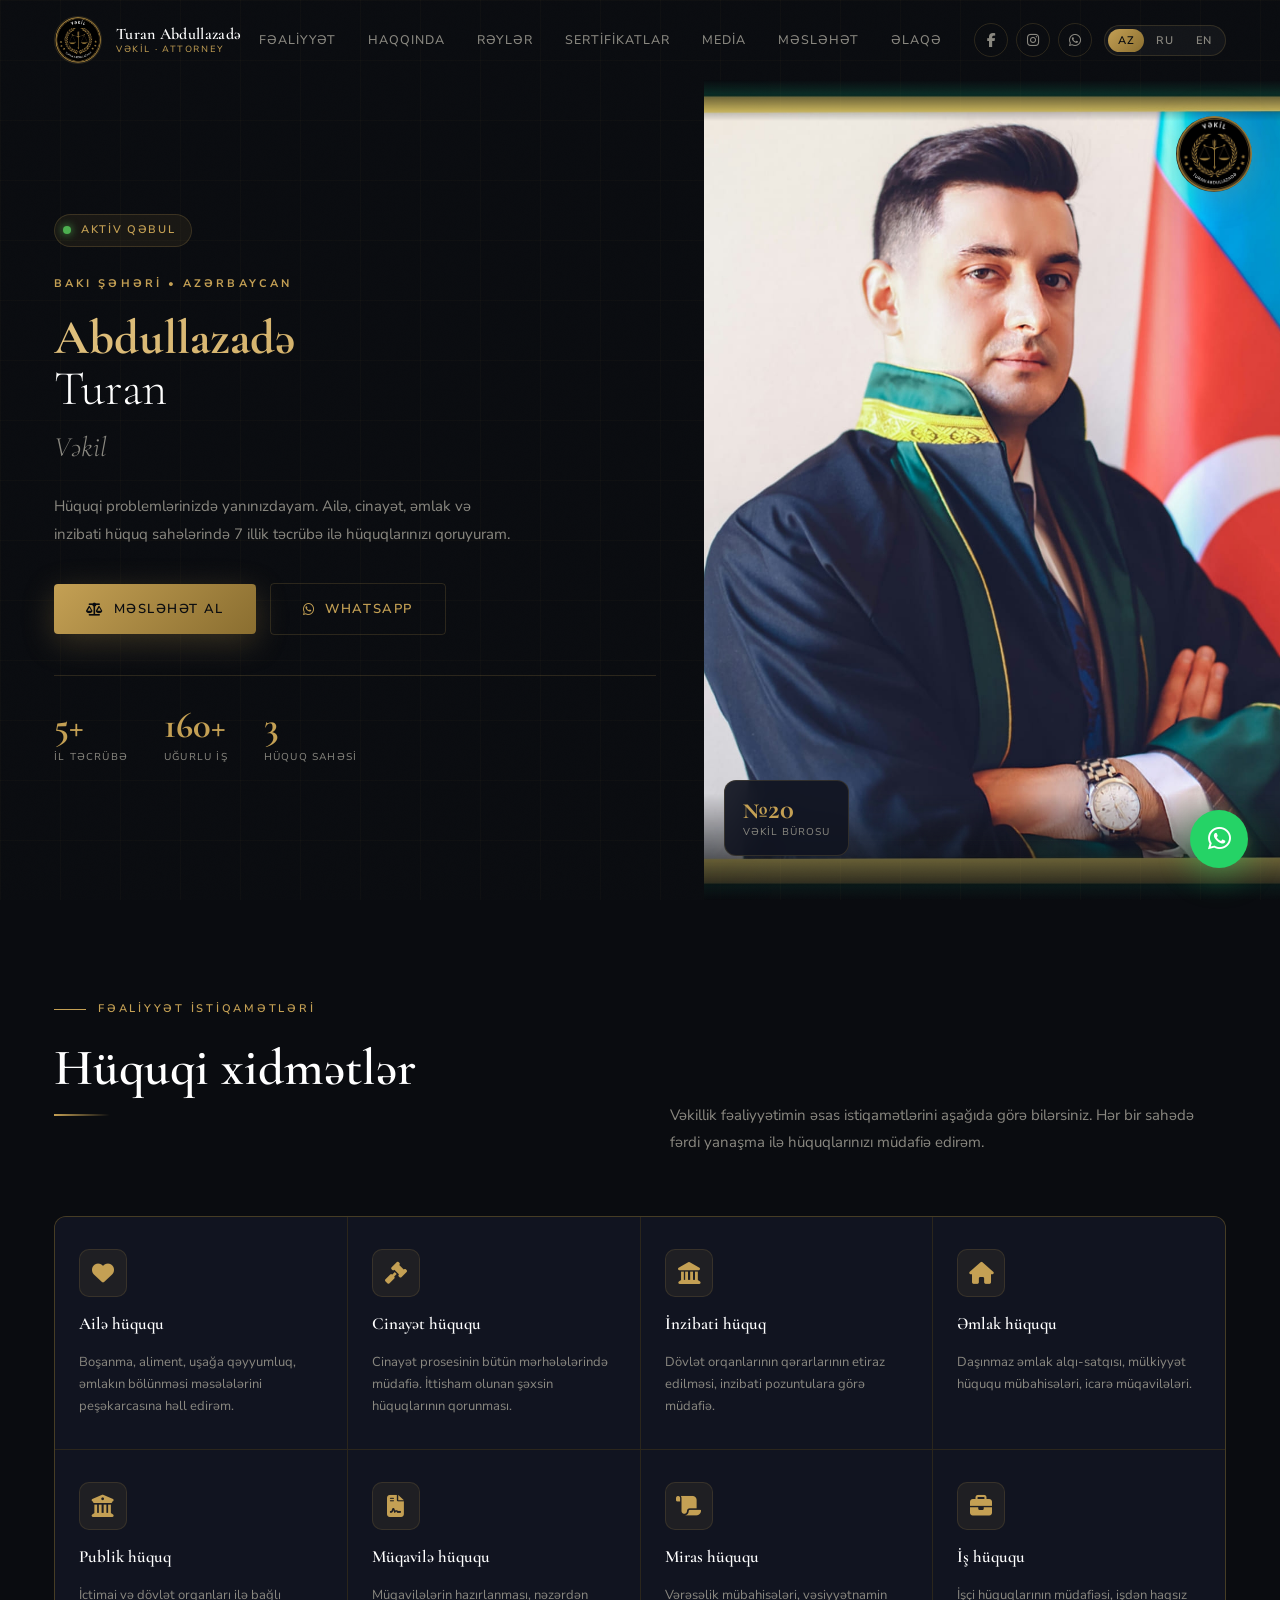
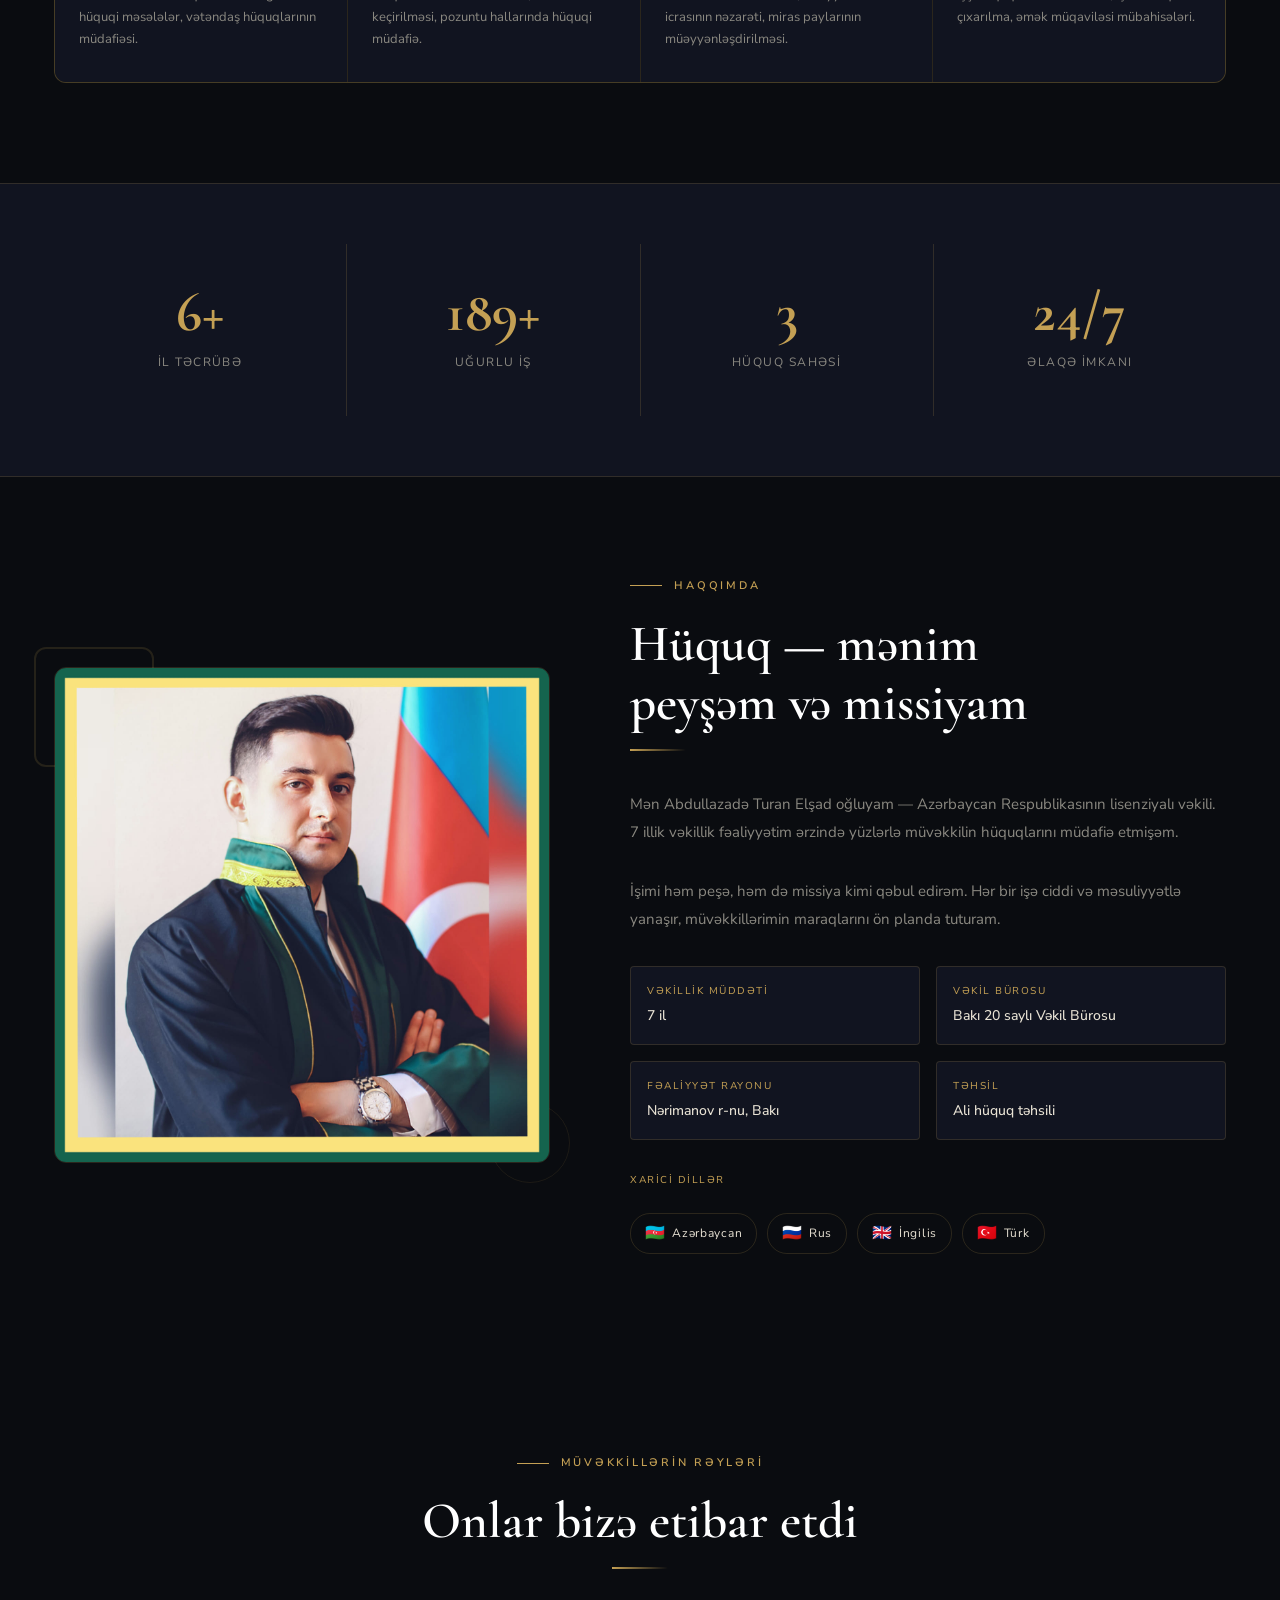
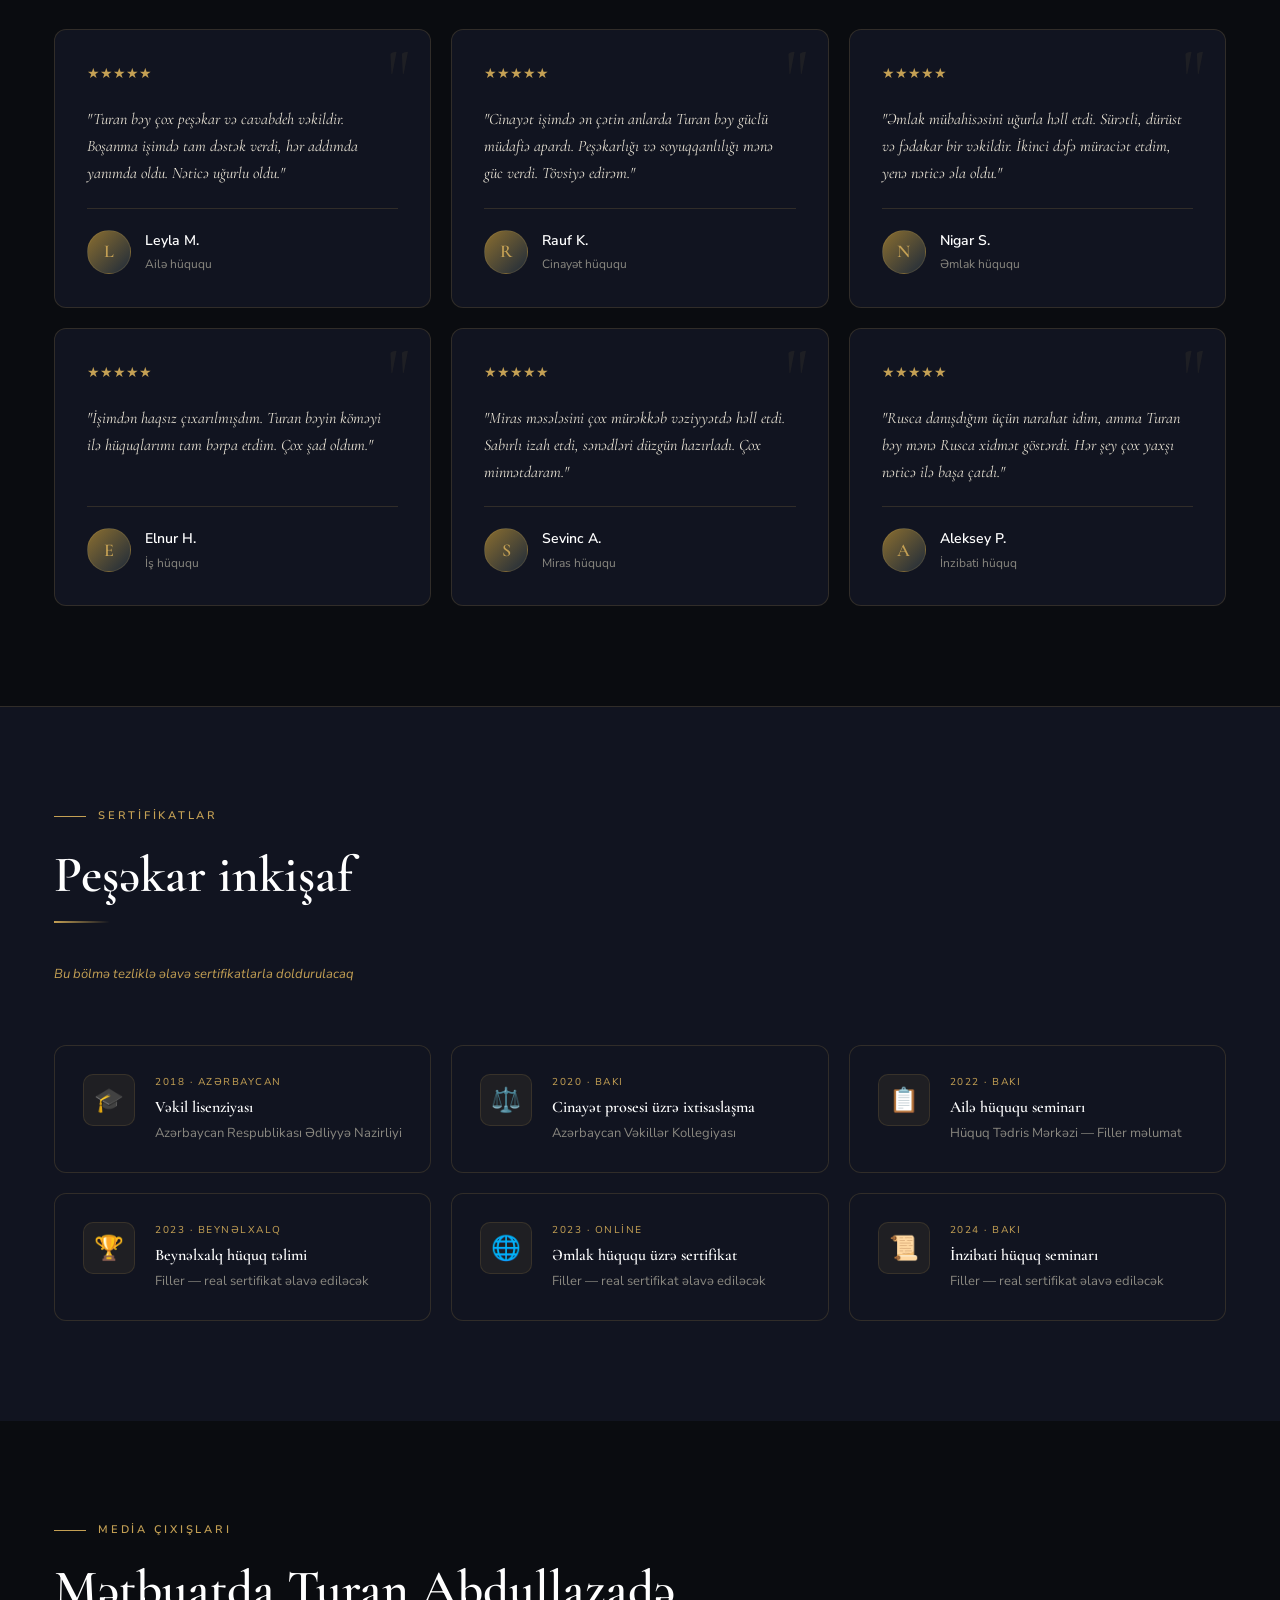
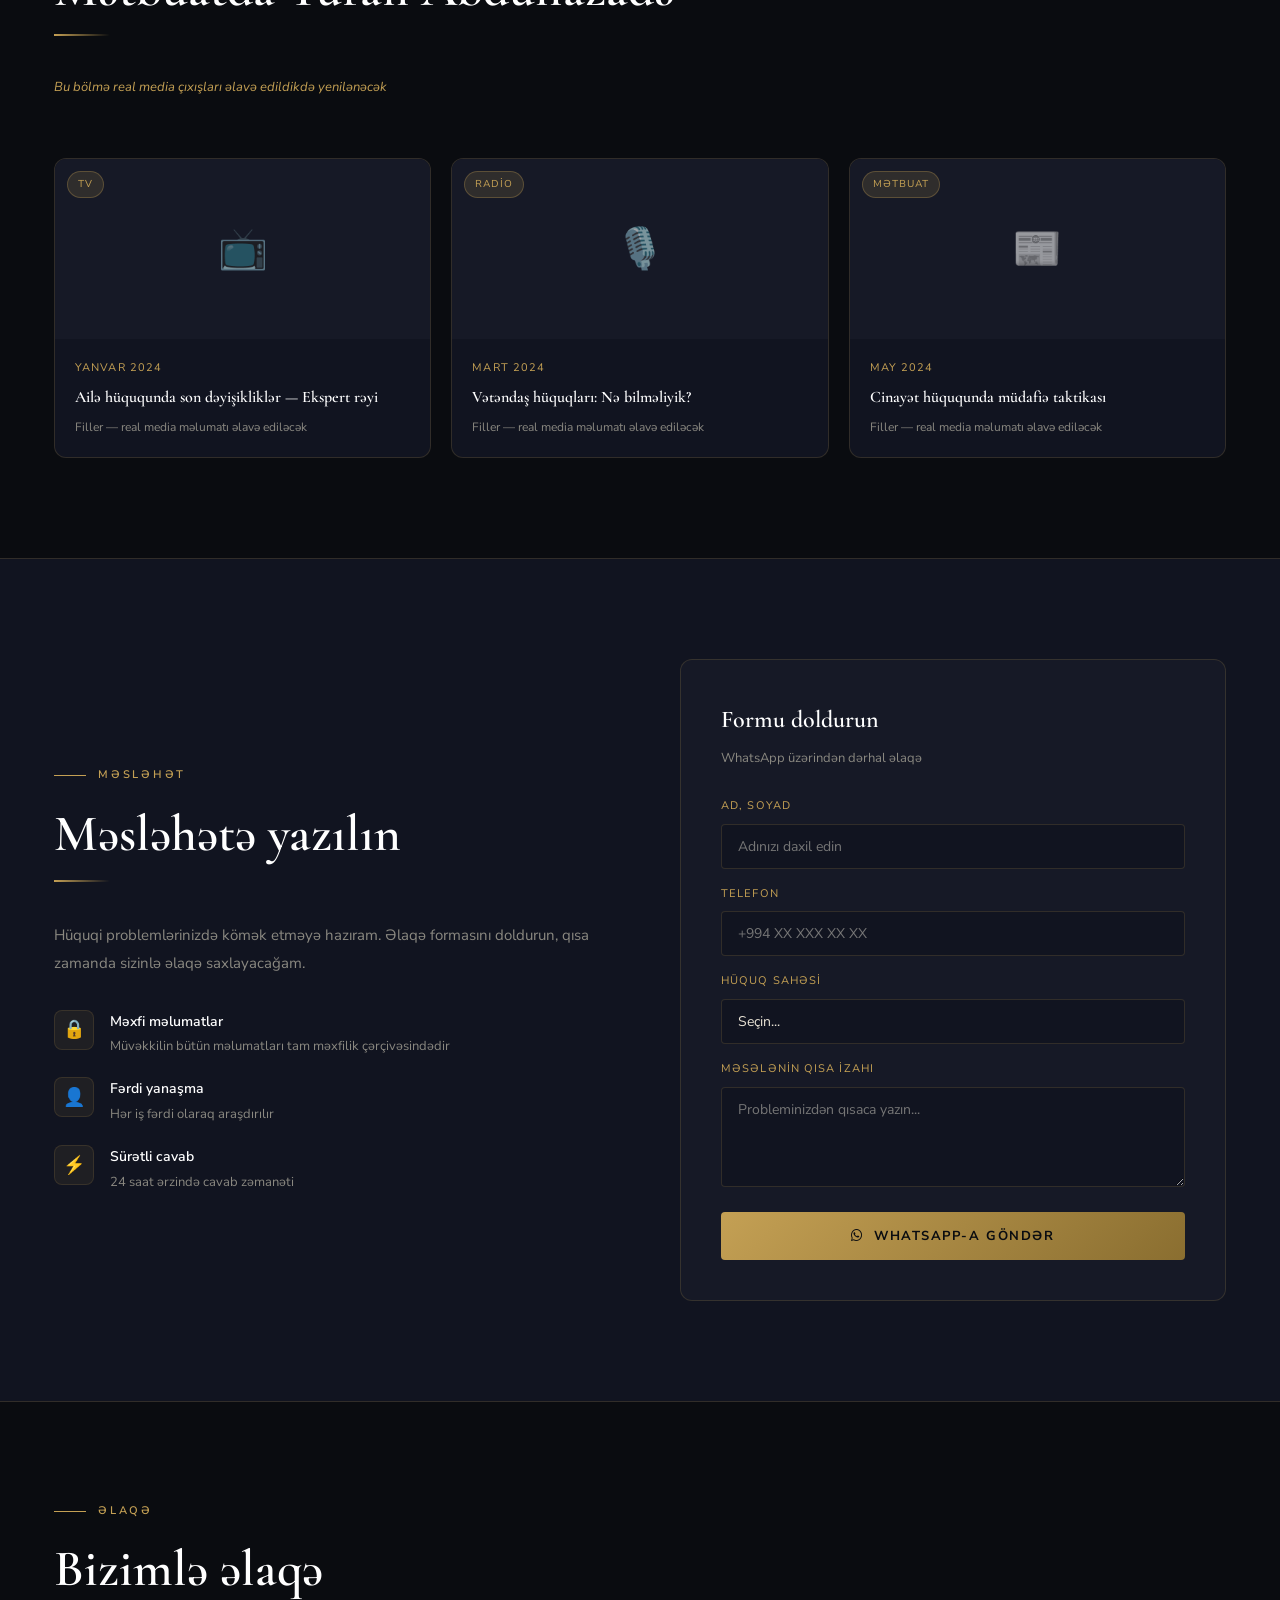
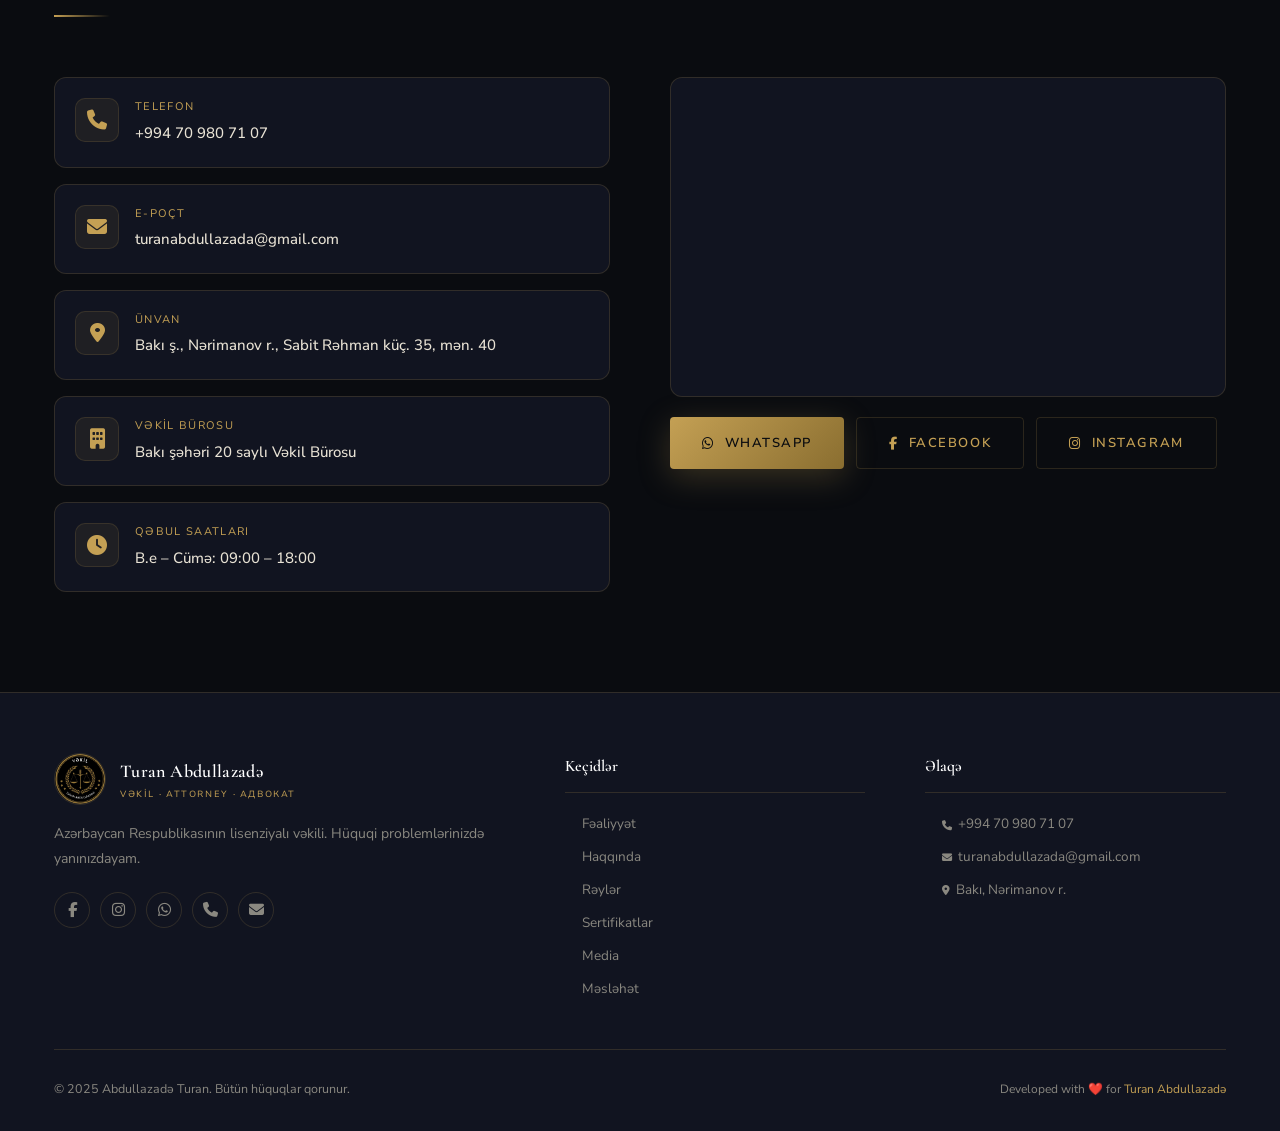
==== index.html @ dfc5f87e "Add files via upload" ====
<!DOCTYPE html>
<html lang="az">
<head>
  <meta charset="UTF-8" />
  <meta name="viewport" content="width=device-width, initial-scale=1.0" />
  <title>Abdullazadə Turan — Vəkil | Bakı</title>
  <meta name="description" content="Bakıda peşəkar vəkil xidmətləri. Ailə, cinayət, əmlak və inzibati hüquq sahələrində 7 illik təcrübə." />
  <meta property="og:title" content="Abdullazadə Turan — Vəkil" />
  <meta property="og:description" content="Hüquqi problemlərinizdə yanınızdayam." />

  <!-- Font Awesome -->
  <link rel="stylesheet" href="https://cdnjs.cloudflare.com/ajax/libs/font-awesome/6.5.0/css/all.min.css" />
  <!-- Styles -->
  <link rel="stylesheet" href="css/styles.css" />
</head>
<body>

<!-- PRELOADER -->
<div id="preloader">
  <div class="preloader-inner">
    <img src="images/logo.png" alt="Logo" class="preloader-logo" />
    <div class="preloader-text">Vəkil Turan Abdullazadə</div>
  </div>
</div>

<!-- NAVBAR -->
<nav id="navbar">
  <div class="nav-inner">
    <a href="#hero" class="nav-logo">
      <img src="images/logo.png" alt="Logo" />
      <div class="nav-logo-text">
        <span class="nav-logo-name">Turan Abdullazadə</span>
        <span class="nav-logo-role">Vəkil · Attorney</span>
      </div>
    </a>

    <div class="nav-links">
      <a href="#practice" data-i18n="nav_practice">Fəaliyyət</a>
      <a href="#about" data-i18n="nav_about">Haqqında</a>
      <a href="#testimonials" data-i18n="nav_testimonials">Rəylər</a>
      <a href="#certificates" data-i18n="nav_certificates">Sertifikatlar</a>
      <a href="#media" data-i18n="nav_media">Media</a>
      <a href="#consultation" data-i18n="nav_consultation">Məsləhət</a>
      <a href="#contact" data-i18n="nav_contact">Əlaqə</a>
    </div>

    <div class="nav-right">
      <div class="nav-social">
        <a href="https://www.facebook.com/vekilturanabdullazade" target="_blank" rel="noopener" title="Facebook">
          <i class="fab fa-facebook-f"></i>
        </a>
        <a href="https://www.instagram.com/vekil.turan.abdullazadeh/" target="_blank" rel="noopener" title="Instagram">
          <i class="fab fa-instagram"></i>
        </a>
        <a href="https://wa.me/994709807107" target="_blank" rel="noopener" title="WhatsApp">
          <i class="fab fa-whatsapp"></i>
        </a>
      </div>

      <div class="lang-switcher">
        <button class="lang-btn" data-lang="az">AZ</button>
        <button class="lang-btn" data-lang="ru">RU</button>
        <button class="lang-btn" data-lang="en">EN</button>
      </div>

      <button class="nav-burger" id="burger" aria-label="Menu">
        <span></span>
        <span></span>
        <span></span>
      </button>
    </div>
  </div>
</nav>

<!-- MOBILE MENU -->
<div id="mobile-menu">
  <div class="mobile-menu-links">
    <a href="#practice" data-i18n="nav_practice">Fəaliyyət</a>
    <a href="#about" data-i18n="nav_about">Haqqında</a>
    <a href="#testimonials" data-i18n="nav_testimonials">Rəylər</a>
    <a href="#certificates" data-i18n="nav_certificates">Sertifikatlar</a>
    <a href="#media" data-i18n="nav_media">Media</a>
    <a href="#consultation" data-i18n="nav_consultation">Məsləhət</a>
    <a href="#contact" data-i18n="nav_contact">Əlaqə</a>
  </div>
  <div class="mobile-lang">
    <button class="mobile-lang-btn" data-lang="az">AZ</button>
    <button class="mobile-lang-btn" data-lang="ru">RU</button>
    <button class="mobile-lang-btn" data-lang="en">EN</button>
  </div>
  <div class="mobile-social">
    <a href="https://www.facebook.com/vekilturanabdullazade" target="_blank"><i class="fab fa-facebook-f"></i></a>
    <a href="https://www.instagram.com/vekil.turan.abdullazadeh/" target="_blank"><i class="fab fa-instagram"></i></a>
    <a href="https://wa.me/994709807107" target="_blank"><i class="fab fa-whatsapp"></i></a>
  </div>
</div>

<!-- ============================================
     HERO
     ============================================ -->
<section id="hero">
  <div class="hero-bg">
    <div class="hero-grid-lines"></div>
  </div>

  <!-- Full-width two-col grid: left=content in container, right=photo edge-to-edge -->
  <div class="hero-inner">

    <!-- LEFT: content, padded like container -->
    <div class="hero-content">
      <div class="hero-badge">
        <span class="hero-badge-dot"></span>
        <span class="hero-badge-text" data-i18n="hero_badge">Aktiv qəbul</span>
      </div>

      <div class="hero-eyebrow" data-i18n="hero_eyebrow">Bakı şəhəri • Azərbaycan</div>

      <h1 class="hero-title">
        <strong data-i18n="hero_title1">Abdullazadə</strong>
        <span data-i18n="hero_title2">Turan</span>
      </h1>
      <div class="hero-title-role" data-i18n="hero_role">Vəkil</div>

      <p class="hero-desc" data-i18n="hero_desc">
        Hüquqi problemlərinizdə yanınızdayam. Ailə, cinayət, əmlak və inzibati hüquq sahələrində 7 illik təcrübə ilə hüquqlarınızı qoruyuram.
      </p>

      <div class="hero-actions">
        <a href="#consultation" class="btn btn-primary">
          <i class="fas fa-balance-scale"></i>
          <span data-i18n="hero_cta">Məsləhət al</span>
        </a>
        <a href="https://wa.me/994709807107" target="_blank" class="btn btn-ghost">
          <i class="fab fa-whatsapp"></i>
          <span data-i18n="hero_whatsapp">WhatsApp</span>
        </a>
      </div>

      <div class="hero-stats">
        <div class="hero-stat">
          <div class="hero-stat-num" data-count="7" data-suffix="+">7+</div>
          <div class="hero-stat-label" data-i18n="hero_stat1_label">il təcrübə</div>
        </div>
        <div class="hero-stat">
          <div class="hero-stat-num" data-count="200" data-suffix="+">200+</div>
          <div class="hero-stat-label" data-i18n="hero_stat2_label">uğurlu iş</div>
        </div>
        <div class="hero-stat">
          <div class="hero-stat-num" data-count="4">4</div>
          <div class="hero-stat-label" data-i18n="hero_stat3_label">hüquq sahəsi</div>
        </div>
      </div>
    </div>

    <!-- RIGHT: photo edge-to-edge -->
    <div class="hero-visual">
      <img src="images/turan-photo.jpg" alt="Vəkil Turan Abdullazadə" class="hero-photo" />
      <div class="hero-photo-badge">
        <div class="hero-photo-badge-num">№20</div>
        <div class="hero-photo-badge-text">Vəkil Bürosu</div>
      </div>
      <img src="images/logo.png" alt="Logo" class="hero-logo-badge" />
    </div>

  </div>
</section>

<!-- ============================================
     PRACTICE AREAS
     ============================================ -->
<section id="practice" class="section">
  <div class="container">
    <div class="practice-intro reveal">
      <div>
        <div class="section-label" data-i18n="practice_label">Fəaliyyət istiqamətləri</div>
        <h2 class="section-title" data-i18n="practice_title">Hüquqi xidmətlər</h2>
        <div class="gold-line"></div>
      </div>
      <p class="practice-desc" data-i18n="practice_desc">
        Vəkillik fəaliyyətimin əsas istiqamətlərini aşağıda görə bilərsiniz. Hər bir sahədə fərdi yanaşma ilə hüquqlarınızı müdafiə edirəm.
      </p>
    </div>

    <div class="practice-grid reveal reveal-delay-1">

      <div class="practice-card">
        <div class="practice-icon"><i class="fas fa-heart"></i></div>
        <div class="practice-name" data-i18n="p1_name">Ailə hüququ</div>
        <p class="practice-brief" data-i18n="p1_brief">Boşanma, aliment, uşağa qəyyumluq, əmlakın bölünməsi məsələlərini peşəkarcasına həll edirəm.</p>
      </div>

      <div class="practice-card">
        <div class="practice-icon"><i class="fas fa-gavel"></i></div>
        <div class="practice-name" data-i18n="p2_name">Cinayət hüququ</div>
        <p class="practice-brief" data-i18n="p2_brief">Cinayət prosesinin bütün mərhələlərində müdafiə. İttisham olunan şəxsin hüquqlarının qorunması.</p>
      </div>

      <div class="practice-card">
        <div class="practice-icon"><i class="fas fa-landmark"></i></div>
        <div class="practice-name" data-i18n="p3_name">İnzibati hüquq</div>
        <p class="practice-brief" data-i18n="p3_brief">Dövlət orqanlarının qərarlarının etiraz edilməsi, inzibati pozuntulara görə müdafiə.</p>
      </div>

      <div class="practice-card">
        <div class="practice-icon"><i class="fas fa-home"></i></div>
        <div class="practice-name" data-i18n="p4_name">Əmlak hüququ</div>
        <p class="practice-brief" data-i18n="p4_brief">Daşınmaz əmlak alqı-satqısı, mülkiyyət hüququ mübahisələri, icarə müqavilələri.</p>
      </div>

      <div class="practice-card">
        <div class="practice-icon"><i class="fas fa-university"></i></div>
        <div class="practice-name" data-i18n="p5_name">Publik hüquq</div>
        <p class="practice-brief" data-i18n="p5_brief">İctimai və dövlət orqanları ilə bağlı hüquqi məsələlər, vətəndaş hüquqlarının müdafiəsi.</p>
      </div>

      <div class="practice-card">
        <div class="practice-icon"><i class="fas fa-file-contract"></i></div>
        <div class="practice-name" data-i18n="p6_name">Müqavilə hüququ</div>
        <p class="practice-brief" data-i18n="p6_brief">Müqavilələrin hazırlanması, nəzərdən keçirilməsi, pozuntu hallarında hüquqi müdafiə.</p>
      </div>

      <div class="practice-card">
        <div class="practice-icon"><i class="fas fa-scroll"></i></div>
        <div class="practice-name" data-i18n="p7_name">Miras hüququ</div>
        <p class="practice-brief" data-i18n="p7_brief">Vərəsəlik mübahisələri, vəsiyyətnamin icrasının nəzarəti, miras paylarının müəyyənləşdirilməsi.</p>
      </div>

      <div class="practice-card">
        <div class="practice-icon"><i class="fas fa-briefcase"></i></div>
        <div class="practice-name" data-i18n="p8_name">İş hüququ</div>
        <p class="practice-brief" data-i18n="p8_brief">İşçi hüquqlarının müdafiəsi, işdən haqsız çıxarılma, əmək müqaviləsi mübahisələri.</p>
      </div>

    </div>
  </div>
</section>

<!-- ============================================
     STATS
     ============================================ -->
<div id="stats">
  <div class="container">
    <div class="stats-grid">
      <div class="stat-item reveal">
        <span class="stat-num" data-count="7" data-suffix="+" data-i18n="stat1_num">7+</span>
        <span class="stat-label" data-i18n="stat1_label">İl təcrübə</span>
      </div>
      <div class="stat-item reveal reveal-delay-1">
        <span class="stat-num" data-count="200" data-suffix="+" data-i18n="stat2_num">200+</span>
        <span class="stat-label" data-i18n="stat2_label">Uğurlu iş</span>
      </div>
      <div class="stat-item reveal reveal-delay-2">
        <span class="stat-num" data-count="4" data-i18n="stat3_num">4</span>
        <span class="stat-label" data-i18n="stat3_label">Hüquq sahəsi</span>
      </div>
      <div class="stat-item reveal reveal-delay-3">
        <span class="stat-num" data-i18n="stat4_num">24/7</span>
        <span class="stat-label" data-i18n="stat4_label">Əlaqə imkanı</span>
      </div>
    </div>
  </div>
</div>

<!-- ============================================
     ABOUT
     ============================================ -->
<section id="about" class="section">
  <div class="container">
    <div class="about-grid">
      <div class="about-img-wrapper reveal">
        <img src="images/turan-photo.jpg" alt="Vəkil Turan Abdullazadə" class="about-img" />
        <div class="about-decor"></div>
        <div class="about-decor2"></div>
      </div>
      <div class="about-content reveal reveal-delay-1">
        <div class="section-label" data-i18n="about_label">Haqqımda</div>
        <h2 class="section-title" data-i18n="about_title">Hüquq — mənim<br>peyşəm və missiyam</h2>
        <div class="gold-line"></div>

        <p class="about-text" data-i18n="about_text1">
          Mən Abdullazadə Turan Elşad oğluyam — Azərbaycan Respublikasının lisenziyalı vəkili. 7 illik vəkillik fəaliyyətim ərzində yüzlərlə müvəkkilin hüquqlarını müdafiə etmişəm.
        </p>
        <p class="about-text" data-i18n="about_text2">
          İşimi həm peşə, həm də missiya kimi qəbul edirəm. Hər bir işə ciddi və məsuliyyətlə yanaşır, müvəkkillərimin maraqlarını ön planda tuturam.
        </p>

        <div class="about-info-grid">
          <div class="about-info-item">
            <div class="about-info-label" data-i18n="about_info_exp_label">Vəkillik müddəti</div>
            <div class="about-info-value" data-i18n="about_info_exp_val">7 il</div>
          </div>
          <div class="about-info-item">
            <div class="about-info-label" data-i18n="about_info_bureau_label">Vəkil bürosu</div>
            <div class="about-info-value" data-i18n="about_info_bureau_val">Bakı 20 saylı Vəkil Bürosu</div>
          </div>
          <div class="about-info-item">
            <div class="about-info-label" data-i18n="about_info_district_label">Fəaliyyət rayonu</div>
            <div class="about-info-value" data-i18n="about_info_district_val">Nərimanov r-nu, Bakı</div>
          </div>
          <div class="about-info-item">
            <div class="about-info-label" data-i18n="about_info_edu_label">Təhsil</div>
            <div class="about-info-value" data-i18n="about_info_edu_val">Ali hüquq təhsili</div>
          </div>
        </div>

        <div class="about-info-label" data-i18n="about_langs_label" style="margin-bottom:12px;">Xarici dillər</div>
        <div class="about-langs">
          <span class="lang-tag"><span class="lang-tag-flag">🇦🇿</span> <span data-i18n="lang_az">Azərbaycan</span></span>
          <span class="lang-tag"><span class="lang-tag-flag">🇷🇺</span> <span data-i18n="lang_ru">Rus</span></span>
          <span class="lang-tag"><span class="lang-tag-flag">🇬🇧</span> <span data-i18n="lang_en">İngilis</span></span>
          <span class="lang-tag"><span class="lang-tag-flag">🇹🇷</span> <span data-i18n="lang_tr">Türk</span></span>
        </div>
      </div>
    </div>
  </div>
</section>

<!-- ============================================
     TESTIMONIALS
     ============================================ -->
<section id="testimonials" class="section">
  <div class="container">
    <div class="reveal" style="text-align:center; margin-bottom:60px;">
      <div class="section-label" style="justify-content:center;" data-i18n="testimonials_label">Müvəkkillərin rəyləri</div>
      <h2 class="section-title" data-i18n="testimonials_title">Onlar bizə etibar etdi</h2>
      <div class="gold-line" style="margin:16px auto;"></div>
    </div>

    <div class="testimonials-slider">

      <div class="testimonial-card reveal">
        <div class="testimonial-stars">★★★★★</div>
        <p class="testimonial-text">"Turan bəy çox peşəkar və cavabdeh vəkildir. Boşanma işimdə tam dəstək verdi, hər addımda yanımda oldu. Nəticə uğurlu oldu."</p>
        <div class="testimonial-author">
          <div class="testimonial-avatar">L</div>
          <div>
            <div class="testimonial-name">Leyla M.</div>
            <div class="testimonial-case">Ailə hüququ</div>
          </div>
        </div>
      </div>

      <div class="testimonial-card reveal reveal-delay-1">
        <div class="testimonial-stars">★★★★★</div>
        <p class="testimonial-text">"Cinayət işimdə ən çətin anlarda Turan bəy güclü müdafiə apardı. Peşəkarlığı və soyuqqanlılığı mənə güc verdi. Tövsiyə edirəm."</p>
        <div class="testimonial-author">
          <div class="testimonial-avatar">R</div>
          <div>
            <div class="testimonial-name">Rauf K.</div>
            <div class="testimonial-case">Cinayət hüququ</div>
          </div>
        </div>
      </div>

      <div class="testimonial-card reveal reveal-delay-2">
        <div class="testimonial-stars">★★★★★</div>
        <p class="testimonial-text">"Əmlak mübahisəsini uğurla həll etdi. Sürətli, dürüst və fədakar bir vəkildir. İkinci dəfə müraciət etdim, yenə nəticə əla oldu."</p>
        <div class="testimonial-author">
          <div class="testimonial-avatar">N</div>
          <div>
            <div class="testimonial-name">Nigar S.</div>
            <div class="testimonial-case">Əmlak hüququ</div>
          </div>
        </div>
      </div>

      <div class="testimonial-card reveal">
        <div class="testimonial-stars">★★★★★</div>
        <p class="testimonial-text">"İşimdən haqsız çıxarılmışdım. Turan bəyin köməyi ilə hüquqlarımı tam bərpa etdim. Çox şad oldum."</p>
        <div class="testimonial-author">
          <div class="testimonial-avatar">E</div>
          <div>
            <div class="testimonial-name">Elnur H.</div>
            <div class="testimonial-case">İş hüququ</div>
          </div>
        </div>
      </div>

      <div class="testimonial-card reveal reveal-delay-1">
        <div class="testimonial-stars">★★★★★</div>
        <p class="testimonial-text">"Miras məsələsini çox mürəkkəb vəziyyətdə həll etdi. Sabırlı izah etdi, sənədləri düzgün hazırladı. Çox minnətdaram."</p>
        <div class="testimonial-author">
          <div class="testimonial-avatar">S</div>
          <div>
            <div class="testimonial-name">Sevinc A.</div>
            <div class="testimonial-case">Miras hüququ</div>
          </div>
        </div>
      </div>

      <div class="testimonial-card reveal reveal-delay-2">
        <div class="testimonial-stars">★★★★★</div>
        <p class="testimonial-text">"Rusca danışdığım üçün narahat idim, amma Turan bəy mənə Rusca xidmət göstərdi. Hər şey çox yaxşı nəticə ilə başa çatdı."</p>
        <div class="testimonial-author">
          <div class="testimonial-avatar">A</div>
          <div>
            <div class="testimonial-name">Aleksey P.</div>
            <div class="testimonial-case">İnzibati hüquq</div>
          </div>
        </div>
      </div>

    </div>
  </div>
</section>

<!-- ============================================
     CERTIFICATES
     ============================================ -->
<section id="certificates" class="section" style="background:var(--clr-surface); border-top:1px solid var(--clr-border);">
  <div class="container">
    <div class="reveal" style="margin-bottom:60px;">
      <div class="section-label" data-i18n="certs_label">Sertifikatlar</div>
      <h2 class="section-title" data-i18n="certs_title">Peşəkar inkişaf</h2>
      <div class="gold-line"></div>
      <p style="font-size:13px; color:var(--clr-gold); font-style:italic;" data-i18n="certs_note">Bu bölmə tezliklə əlavə sertifikatlarla doldurulacaq</p>
    </div>

    <div class="certs-grid">

      <div class="cert-card reveal">
        <div class="cert-icon">🎓</div>
        <div class="cert-content">
          <div class="cert-badge">2018 · Azərbaycan</div>
          <div class="cert-name">Vəkil lisenziyası</div>
          <div class="cert-org">Azərbaycan Respublikası Ədliyyə Nazirliyi</div>
        </div>
      </div>

      <div class="cert-card reveal reveal-delay-1">
        <div class="cert-icon">⚖️</div>
        <div class="cert-content">
          <div class="cert-badge">2020 · Bakı</div>
          <div class="cert-name">Cinayət prosesi üzrə ixtisaslaşma</div>
          <div class="cert-org">Azərbaycan Vəkillər Kollegiyası</div>
        </div>
      </div>

      <div class="cert-card reveal reveal-delay-2">
        <div class="cert-icon">📋</div>
        <div class="cert-content">
          <div class="cert-badge">2022 · Bakı</div>
          <div class="cert-name">Ailə hüququ seminarı</div>
          <div class="cert-org">Hüquq Tədris Mərkəzi — Filler məlumat</div>
        </div>
      </div>

      <div class="cert-card reveal">
        <div class="cert-icon">🏆</div>
        <div class="cert-content">
          <div class="cert-badge">2023 · Beynəlxalq</div>
          <div class="cert-name">Beynəlxalq hüquq təlimi</div>
          <div class="cert-org">Filler — real sertifikat əlavə ediləcək</div>
        </div>
      </div>

      <div class="cert-card reveal reveal-delay-1">
        <div class="cert-icon">🌐</div>
        <div class="cert-content">
          <div class="cert-badge">2023 · Online</div>
          <div class="cert-name">Əmlak hüququ üzrə sertifikat</div>
          <div class="cert-org">Filler — real sertifikat əlavə ediləcək</div>
        </div>
      </div>

      <div class="cert-card reveal reveal-delay-2">
        <div class="cert-icon">📜</div>
        <div class="cert-content">
          <div class="cert-badge">2024 · Bakı</div>
          <div class="cert-name">İnzibati hüquq seminarı</div>
          <div class="cert-org">Filler — real sertifikat əlavə ediləcək</div>
        </div>
      </div>

    </div>
  </div>
</section>

<!-- ============================================
     MEDIA
     ============================================ -->
<section id="media" class="section">
  <div class="container">
    <div class="reveal" style="margin-bottom:60px;">
      <div class="section-label" data-i18n="media_label">Media çıxışları</div>
      <h2 class="section-title" data-i18n="media_title">Mətbuatda Turan Abdullazadə</h2>
      <div class="gold-line"></div>
      <p style="font-size:13px; color:var(--clr-gold); font-style:italic;" data-i18n="media_note">Bu bölmə real media çıxışları əlavə edildikdə yenilənəcək</p>
    </div>

    <div class="media-grid">

      <div class="media-card reveal">
        <div class="media-thumb">
          <span class="media-thumb-icon">📺</span>
          <span class="media-thumb-type">TV</span>
        </div>
        <div class="media-body">
          <div class="media-date">Yanvar 2024</div>
          <div class="media-title">Ailə hüququnda son dəyişikliklər — Ekspert rəyi</div>
          <div class="media-source">Filler — real media məlumatı əlavə ediləcək</div>
        </div>
      </div>

      <div class="media-card reveal reveal-delay-1">
        <div class="media-thumb">
          <span class="media-thumb-icon">🎙️</span>
          <span class="media-thumb-type">Radio</span>
        </div>
        <div class="media-body">
          <div class="media-date">Mart 2024</div>
          <div class="media-title">Vətəndaş hüquqları: Nə bilməliyik?</div>
          <div class="media-source">Filler — real media məlumatı əlavə ediləcək</div>
        </div>
      </div>

      <div class="media-card reveal reveal-delay-2">
        <div class="media-thumb">
          <span class="media-thumb-icon">📰</span>
          <span class="media-thumb-type">Mətbuat</span>
        </div>
        <div class="media-body">
          <div class="media-date">May 2024</div>
          <div class="media-title">Cinayət hüququnda müdafiə taktikası</div>
          <div class="media-source">Filler — real media məlumatı əlavə ediləcək</div>
        </div>
      </div>

    </div>
  </div>
</section>

<!-- ============================================
     CONSULTATION
     ============================================ -->
<section id="consultation">
  <div class="container" style="padding-top:var(--section-py); padding-bottom:var(--section-py);">
    <div class="consultation-inner">
      <div class="consultation-info reveal">
        <div class="section-label" data-i18n="consult_label">Məsləhət</div>
        <h2 class="section-title" data-i18n="consult_title">Məsləhətə yazılın</h2>
        <div class="gold-line"></div>
        <p class="about-text" data-i18n="consult_desc">
          Hüquqi problemlərinizdə kömək etməyə hazıram. Əlaqə formasını doldurun, qısa zamanda sizinlə əlaqə saxlayacağam.
        </p>
        <div class="consultation-features">
          <div class="consult-feat">
            <div class="consult-feat-icon">🔒</div>
            <div>
              <div class="consult-feat-title" data-i18n="consult_feat1_title">Məxfi məlumatlar</div>
              <div class="consult-feat-desc" data-i18n="consult_feat1_desc">Müvəkkilin bütün məlumatları tam məxfilik çərçivəsindədir</div>
            </div>
          </div>
          <div class="consult-feat">
            <div class="consult-feat-icon">👤</div>
            <div>
              <div class="consult-feat-title" data-i18n="consult_feat2_title">Fərdi yanaşma</div>
              <div class="consult-feat-desc" data-i18n="consult_feat2_desc">Hər iş fərdi olaraq araşdırılır</div>
            </div>
          </div>
          <div class="consult-feat">
            <div class="consult-feat-icon">⚡</div>
            <div>
              <div class="consult-feat-title" data-i18n="consult_feat3_title">Sürətli cavab</div>
              <div class="consult-feat-desc" data-i18n="consult_feat3_desc">24 saat ərzində cavab zəmanəti</div>
            </div>
          </div>
        </div>
      </div>

      <div class="consultation-form-wrap reveal reveal-delay-1">
        <div class="form-title" data-i18n="form_title">Formu doldurun</div>
        <div class="form-subtitle" data-i18n="form_subtitle">WhatsApp üzərindən dərhal əlaqə</div>

        <form id="consult-form" novalidate>
          <div class="form-group">
            <label class="form-label" for="f-name" data-i18n="form_name_label">Ad, Soyad</label>
            <input type="text" id="f-name" class="form-input" placeholder="Adınızı daxil edin" data-i18n-ph="form_name_ph" required />
          </div>
          <div class="form-group">
            <label class="form-label" for="f-phone" data-i18n="form_phone_label">Telefon</label>
            <input type="tel" id="f-phone" class="form-input" placeholder="+994 XX XXX XX XX" data-i18n-ph="form_phone_ph" required />
          </div>
          <div class="form-group">
            <label class="form-label" for="f-subject" data-i18n="form_subject_label">Hüquq sahəsi</label>
            <select id="f-subject" class="form-select" required>
              <option value="" data-i18n="form_subject_ph">Seçin...</option>
              <option value="Ailə hüququ">Ailə hüququ</option>
              <option value="Cinayət hüququ">Cinayət hüququ</option>
              <option value="İnzibati hüquq">İnzibati hüquq</option>
              <option value="Əmlak hüququ">Əmlak hüququ</option>
              <option value="Miras hüququ">Miras hüququ</option>
              <option value="İş hüququ">İş hüququ</option>
              <option value="Digər">Digər</option>
            </select>
          </div>
          <div class="form-group">
            <label class="form-label" for="f-message" data-i18n="form_message_label">Məsələnin qısa izahı</label>
            <textarea id="f-message" class="form-textarea" placeholder="Probleminizdən qısaca yazın..." data-i18n-ph="form_message_ph"></textarea>
          </div>
          <button type="submit" class="form-submit">
            <i class="fab fa-whatsapp"></i>
            <span data-i18n="form_submit">WhatsApp-a göndər</span>
          </button>
        </form>
      </div>
    </div>
  </div>
</section>

<!-- ============================================
     CONTACT
     ============================================ -->
<section id="contact" class="section">
  <div class="container">
    <div class="reveal" style="margin-bottom:60px;">
      <div class="section-label" data-i18n="contact_label">Əlaqə</div>
      <h2 class="section-title" data-i18n="contact_title">Bizimlə əlaqə</h2>
      <div class="gold-line"></div>
    </div>

    <div class="contact-grid">
      <div class="contact-items reveal">
        <div class="contact-item">
          <div class="contact-item-icon"><i class="fas fa-phone"></i></div>
          <div>
            <div class="contact-item-label" data-i18n="contact_phone_label">Telefon</div>
            <div class="contact-item-value">
              <a href="tel:+994709807107" style="color:inherit;">+994 70 980 71 07</a>
            </div>
          </div>
        </div>
        <div class="contact-item">
          <div class="contact-item-icon"><i class="fas fa-envelope"></i></div>
          <div>
            <div class="contact-item-label" data-i18n="contact_email_label">E-poçt</div>
            <div class="contact-item-value">
              <a href="mailto:turanabdullazada@gmail.com" style="color:inherit;">turanabdullazada@gmail.com</a>
            </div>
          </div>
        </div>
        <div class="contact-item">
          <div class="contact-item-icon"><i class="fas fa-map-marker-alt"></i></div>
          <div>
            <div class="contact-item-label" data-i18n="contact_address_label">Ünvan</div>
            <div class="contact-item-value" data-i18n="contact_address_val">
              Bakı ş., Nərimanov r., Sabit Rəhman küç. 35, mən. 40
            </div>
          </div>
        </div>
        <div class="contact-item">
          <div class="contact-item-icon"><i class="fas fa-building"></i></div>
          <div>
            <div class="contact-item-label" data-i18n="contact_bureau_label">Vəkil bürosu</div>
            <div class="contact-item-value" data-i18n="contact_bureau_val">
              Bakı şəhəri 20 saylı Vəkil Bürosu
            </div>
          </div>
        </div>
        <div class="contact-item">
          <div class="contact-item-icon"><i class="fas fa-clock"></i></div>
          <div>
            <div class="contact-item-label" data-i18n="contact_hours_label">Qəbul saatları</div>
            <div class="contact-item-value" data-i18n="contact_hours_val">
              B.e – Cümə: 09:00 – 18:00
            </div>
          </div>
        </div>
      </div>

      <div class="reveal reveal-delay-1">
        <div class="map-placeholder">
          <iframe
            src="https://maps.google.com/maps?q=Narimanov+district+Baku+Azerbaijan&t=&z=14&ie=UTF8&iwloc=&output=embed"
            allowfullscreen
            loading="lazy"
            title="Ünvan xəritəsi"
          ></iframe>
        </div>
        <div style="margin-top:20px; display:flex; gap:12px; flex-wrap:wrap;">
          <a href="https://wa.me/994709807107" target="_blank" class="btn btn-primary">
            <i class="fab fa-whatsapp"></i> WhatsApp
          </a>
          <a href="https://www.facebook.com/vekilturanabdullazade" target="_blank" class="btn btn-ghost">
            <i class="fab fa-facebook-f"></i> Facebook
          </a>
          <a href="https://www.instagram.com/vekil.turan.abdullazadeh/" target="_blank" class="btn btn-ghost">
            <i class="fab fa-instagram"></i> Instagram
          </a>
        </div>
      </div>
    </div>
  </div>
</section>

<!-- ============================================
     FOOTER
     ============================================ -->
<footer>
  <div class="container">
    <div class="footer-top">
      <div class="footer-brand">
        <div class="footer-logo">
          <img src="images/logo.png" alt="Logo" />
          <div>
            <div class="nav-logo-name" style="font-size:18px;">Turan Abdullazadə</div>
            <div class="nav-logo-role">Vəkil · Attorney · Адвокат</div>
          </div>
        </div>
        <p class="footer-desc" data-i18n="footer_desc">
          Azərbaycan Respublikasının lisenziyalı vəkili. Hüquqi problemlərinizdə yanınızdayam.
        </p>
        <div class="footer-social">
          <a href="https://www.facebook.com/vekilturanabdullazade" target="_blank"><i class="fab fa-facebook-f"></i></a>
          <a href="https://www.instagram.com/vekil.turan.abdullazadeh/" target="_blank"><i class="fab fa-instagram"></i></a>
          <a href="https://wa.me/994709807107" target="_blank"><i class="fab fa-whatsapp"></i></a>
          <a href="tel:+994709807107"><i class="fas fa-phone"></i></a>
          <a href="mailto:turanabdullazada@gmail.com"><i class="fas fa-envelope"></i></a>
        </div>
      </div>

      <div>
        <div class="footer-col-title" data-i18n="footer_links_label">Keçidlər</div>
        <div class="footer-links">
          <a href="#practice" data-i18n="nav_practice">Fəaliyyət</a>
          <a href="#about" data-i18n="nav_about">Haqqında</a>
          <a href="#testimonials" data-i18n="nav_testimonials">Rəylər</a>
          <a href="#certificates" data-i18n="nav_certificates">Sertifikatlar</a>
          <a href="#media" data-i18n="nav_media">Media</a>
          <a href="#consultation" data-i18n="nav_consultation">Məsləhət</a>
        </div>
      </div>

      <div>
        <div class="footer-col-title" data-i18n="footer_contact_label">Əlaqə</div>
        <div class="footer-links">
          <a href="tel:+994709807107"><i class="fas fa-phone fa-xs"></i> +994 70 980 71 07</a>
          <a href="mailto:turanabdullazada@gmail.com"><i class="fas fa-envelope fa-xs"></i> turanabdullazada@gmail.com</a>
          <a href="#contact"><i class="fas fa-map-marker-alt fa-xs"></i> Bakı, Nərimanov r.</a>
        </div>
      </div>
    </div>

    <div class="footer-bottom">
      <span class="footer-copy" data-i18n="footer_copy">© 2025 Abdullazadə Turan. Bütün hüquqlar qorunur.</span>
      <span class="footer-credits">Developed with ❤️ for <a href="#">Turan Abdullazadə</a></span>
    </div>
  </div>
</footer>

<!-- WHATSAPP FLOAT -->
<a href="https://wa.me/994709807107" target="_blank" rel="noopener" class="whatsapp-float" title="WhatsApp ilə əlaqə">
  <i class="fab fa-whatsapp"></i>
  <span class="whatsapp-tooltip">WhatsApp ilə yazın</span>
</a>

<!-- ADMIN LINK -->
<a href="admin/index.html" class="admin-badge">
  <i class="fas fa-lock"></i> Admin
</a>

<!-- Scripts -->
<script src="js/scripts.js"></script>
</body>
</html>
---- css/styles.css ----
/* ============================================
   TURAN ABDULLAZADƏ - VƏKİL
   Dark Luxury Editorial Design System
   ============================================ */

@import url('https://fonts.googleapis.com/css2?family=Cormorant+Garamond:ital,wght@0,300;0,400;0,600;0,700;1,300;1,400&family=Nunito+Sans:wght@300;400;500;600;700&family=Playfair+Display:wght@700;900&display=swap');

/* ---- CSS VARIABLES ---- */
:root {
  --clr-bg:        #0a0c10;
  --clr-surface:   #111420;
  --clr-surface2:  #161926;
  --clr-border:    rgba(196,160,84,0.18);
  --clr-gold:      #C4A054;
  --clr-gold-lt:   #e0c07e;
  --clr-gold-dk:   #8a6e30;
  --clr-text:      #e8e2d4;
  --clr-muted:     #8a8880;
  --clr-white:     #ffffff;
  --clr-accent:    #1e2a3a;

  --ff-display:    'Cormorant Garamond', serif;
  --ff-title:      'Playfair Display', serif;
  --ff-body:       'Nunito Sans', sans-serif;

  --radius:        4px;
  --radius-lg:     12px;
  --transition:    0.35s cubic-bezier(0.4,0,0.2,1);

  --nav-h:         80px;
  --section-py:    100px;
}

/* ---- RESET ---- */
*, *::before, *::after { box-sizing: border-box; margin: 0; padding: 0; }
html { scroll-behavior: smooth; font-size: 16px; }
body {
  font-family: var(--ff-body);
  background: var(--clr-bg);
  color: var(--clr-text);
  line-height: 1.7;
  overflow-x: hidden;
}
img { display: block; max-width: 100%; }
a { color: inherit; text-decoration: none; }
ul { list-style: none; }
button { cursor: pointer; border: none; background: none; font-family: inherit; }

/* ---- SCROLLBAR ---- */
::-webkit-scrollbar { width: 6px; }
::-webkit-scrollbar-track { background: var(--clr-bg); }
::-webkit-scrollbar-thumb { background: var(--clr-gold-dk); border-radius: 3px; }

/* ============================================
   UTILITY
   ============================================ */
.container { max-width: 1220px; margin: 0 auto; padding: 0 24px; }
.section { padding: var(--section-py) 0; }

.section-label {
  font-family: var(--ff-body);
  font-size: 11px;
  font-weight: 600;
  letter-spacing: 0.25em;
  text-transform: uppercase;
  color: var(--clr-gold);
  display: flex;
  align-items: center;
  gap: 12px;
  margin-bottom: 20px;
}
.section-label::before {
  content: '';
  display: block;
  width: 32px;
  height: 1px;
  background: var(--clr-gold);
}

.section-title {
  font-family: var(--ff-display);
  font-size: clamp(2rem, 4vw, 3.5rem);
  font-weight: 600;
  line-height: 1.15;
  color: var(--clr-white);
  margin-bottom: 16px;
}

.gold-line {
  width: 56px;
  height: 2px;
  background: linear-gradient(90deg, var(--clr-gold), transparent);
  margin-bottom: 40px;
}

.btn {
  display: inline-flex;
  align-items: center;
  gap: 10px;
  padding: 14px 32px;
  font-family: var(--ff-body);
  font-size: 13px;
  font-weight: 600;
  letter-spacing: 0.12em;
  text-transform: uppercase;
  border-radius: var(--radius);
  transition: var(--transition);
}
.btn-primary {
  background: linear-gradient(135deg, var(--clr-gold), var(--clr-gold-dk));
  color: #0a0c10;
  box-shadow: 0 8px 32px rgba(196,160,84,0.25);
}
.btn-primary:hover {
  transform: translateY(-2px);
  box-shadow: 0 12px 40px rgba(196,160,84,0.4);
}
.btn-ghost {
  border: 1px solid var(--clr-border);
  color: var(--clr-gold);
  background: transparent;
}
.btn-ghost:hover {
  border-color: var(--clr-gold);
  background: rgba(196,160,84,0.06);
}

/* ---- NOISE OVERLAY ---- */
body::before {
  content: '';
  position: fixed;
  inset: 0;
  pointer-events: none;
  z-index: 0;
  background-image: url("data:image/svg+xml,%3Csvg viewBox='0 0 256 256' xmlns='http://www.w3.org/2000/svg'%3E%3Cfilter id='noise'%3E%3CfeTurbulence type='fractalNoise' baseFrequency='0.9' numOctaves='4' stitchTiles='stitch'/%3E%3C/filter%3E%3Crect width='100%25' height='100%25' filter='url(%23noise)' opacity='0.035'/%3E%3C/svg%3E");
  background-size: 200px;
  opacity: 0.4;
}

/* ============================================
   PRELOADER
   ============================================ */
#preloader {
  position: fixed;
  inset: 0;
  background: var(--clr-bg);
  display: flex;
  align-items: center;
  justify-content: center;
  z-index: 9999;
  transition: opacity 0.6s ease, visibility 0.6s ease;
}
#preloader.hidden { opacity: 0; visibility: hidden; }
.preloader-inner {
  text-align: center;
}
.preloader-logo {
  width: 80px;
  height: 80px;
  border-radius: 50%;
  margin: 0 auto 20px;
  animation: spin 2s linear infinite;
}
.preloader-text {
  font-family: var(--ff-display);
  font-size: 14px;
  letter-spacing: 0.3em;
  color: var(--clr-gold);
  text-transform: uppercase;
}
@keyframes spin {
  0% { transform: rotate(0deg); }
  100% { transform: rotate(360deg); }
}

/* ============================================
   NAVIGATION
   ============================================ */
#navbar {
  position: fixed;
  top: 0;
  left: 0;
  right: 0;
  height: var(--nav-h);
  z-index: 1000;
  display: flex;
  align-items: center;
  transition: background 0.4s ease, backdrop-filter 0.4s ease, box-shadow 0.4s ease;
}
#navbar.scrolled {
  background: rgba(10,12,16,0.94);
  backdrop-filter: blur(16px);
  box-shadow: 0 1px 0 var(--clr-border);
}
.nav-inner {
  width: 100%;
  max-width: 1220px;
  margin: 0 auto;
  padding: 0 24px;
  display: flex;
  align-items: center;
  justify-content: space-between;
  gap: 20px;
}
.nav-logo {
  display: flex;
  align-items: center;
  gap: 14px;
  text-decoration: none;
}
.nav-logo img {
  width: 48px;
  height: 48px;
  border-radius: 50%;
  border: 1px solid var(--clr-border);
}
.nav-logo-text {
  display: flex;
  flex-direction: column;
  line-height: 1.2;
  white-space: nowrap;
}
.nav-logo-name {
  font-family: var(--ff-display);
  font-size: 16px;
  font-weight: 600;
  color: var(--clr-white);
  letter-spacing: 0.02em;
  white-space: nowrap;
}
.nav-logo-role {
  font-size: 9px;
  letter-spacing: 0.18em;
  text-transform: uppercase;
  color: var(--clr-gold);
  white-space: nowrap;
}

.nav-links {
  display: flex;
  align-items: center;
  gap: 8px;
}
.nav-links a {
  font-size: 12.5px;
  font-weight: 500;
  letter-spacing: 0.08em;
  text-transform: uppercase;
  color: var(--clr-muted);
  padding: 6px 12px;
  border-radius: var(--radius);
  transition: var(--transition);
  position: relative;
}
.nav-links a:hover,
.nav-links a.active {
  color: var(--clr-gold);
}
.nav-links a::after {
  content: '';
  position: absolute;
  bottom: 2px;
  left: 50%;
  transform: translateX(-50%) scaleX(0);
  width: 16px;
  height: 1px;
  background: var(--clr-gold);
  transition: transform 0.25s ease;
}
.nav-links a:hover::after,
.nav-links a.active::after { transform: translateX(-50%) scaleX(1); }

.nav-right {
  display: flex;
  align-items: center;
  gap: 12px;
}
.nav-social {
  display: flex;
  align-items: center;
  gap: 8px;
}
.nav-social a {
  width: 34px;
  height: 34px;
  border-radius: 50%;
  border: 1px solid var(--clr-border);
  display: flex;
  align-items: center;
  justify-content: center;
  color: var(--clr-muted);
  transition: var(--transition);
  font-size: 14px;
}
.nav-social a:hover {
  border-color: var(--clr-gold);
  color: var(--clr-gold);
  background: rgba(196,160,84,0.08);
}

/* Language Switcher */
.lang-switcher {
  display: flex;
  align-items: center;
  gap: 2px;
  background: rgba(255,255,255,0.04);
  border: 1px solid var(--clr-border);
  border-radius: 20px;
  padding: 3px;
}
.lang-btn {
  padding: 4px 10px;
  border-radius: 14px;
  font-size: 11px;
  font-weight: 600;
  letter-spacing: 0.06em;
  text-transform: uppercase;
  color: var(--clr-muted);
  transition: var(--transition);
}
.lang-btn.active {
  background: linear-gradient(135deg, var(--clr-gold), var(--clr-gold-dk));
  color: #0a0c10;
}
.lang-btn:hover:not(.active) { color: var(--clr-gold); }

/* Burger */
.nav-burger {
  display: none;
  flex-direction: column;
  gap: 5px;
  padding: 4px;
  cursor: pointer;
}
.nav-burger span {
  display: block;
  width: 24px;
  height: 1.5px;
  background: var(--clr-text);
  transition: var(--transition);
}
.nav-burger.open span:nth-child(1) { transform: translateY(6.5px) rotate(45deg); }
.nav-burger.open span:nth-child(2) { opacity: 0; transform: scaleX(0); }
.nav-burger.open span:nth-child(3) { transform: translateY(-6.5px) rotate(-45deg); }

/* Mobile menu */
#mobile-menu {
  position: fixed;
  top: var(--nav-h);
  left: 0;
  right: 0;
  bottom: 0;
  background: rgba(10,12,16,0.97);
  backdrop-filter: blur(20px);
  z-index: 999;
  display: flex;
  flex-direction: column;
  padding: 40px 32px;
  transform: translateX(100%);
  transition: transform 0.4s cubic-bezier(0.4,0,0.2,1);
  overflow-y: auto;
}
#mobile-menu.open { transform: translateX(0); }
.mobile-menu-links {
  display: flex;
  flex-direction: column;
  gap: 4px;
  margin-bottom: 40px;
}
.mobile-menu-links a {
  font-family: var(--ff-display);
  font-size: 28px;
  font-weight: 600;
  color: var(--clr-muted);
  padding: 10px 0;
  border-bottom: 1px solid var(--clr-border);
  transition: var(--transition);
}
.mobile-menu-links a:hover { color: var(--clr-gold); padding-left: 8px; }
.mobile-lang {
  display: flex;
  gap: 12px;
  margin-top: 20px;
}
.mobile-lang button {
  font-size: 13px;
  letter-spacing: 0.1em;
  text-transform: uppercase;
  color: var(--clr-muted);
  padding: 8px 16px;
  border: 1px solid var(--clr-border);
  border-radius: 20px;
  transition: var(--transition);
}
.mobile-lang button.active,
.mobile-lang button:hover { color: var(--clr-gold); border-color: var(--clr-gold); }
.mobile-social {
  display: flex;
  gap: 16px;
  margin-top: 32px;
}
.mobile-social a {
  font-size: 22px;
  color: var(--clr-muted);
  transition: var(--transition);
}
.mobile-social a:hover { color: var(--clr-gold); }

/* ============================================
   HERO
   ============================================ */
#hero {
  position: relative;
  overflow: hidden;
  padding-top: var(--nav-h);
}

.hero-bg {
  position: absolute;
  inset: 0;
  z-index: 0;
  overflow: hidden;
}
.hero-bg::before {
  content: \'\';
  position: absolute;
  top: -20%;
  right: -5%;
  width: 700px;
  height: 700px;
  border-radius: 50%;
  background: radial-gradient(circle, rgba(196,160,84,0.07) 0%, transparent 70%);
}
.hero-bg::after {
  content: \'\';
  position: absolute;
  bottom: -15%;
  left: -5%;
  width: 500px;
  height: 500px;
  border-radius: 50%;
  background: radial-gradient(circle, rgba(30,42,58,0.5) 0%, transparent 70%);
}
.hero-grid-lines {
  position: absolute;
  inset: 0;
  background-image:
    linear-gradient(rgba(196,160,84,0.03) 1px, transparent 1px),
    linear-gradient(90deg, rgba(196,160,84,0.03) 1px, transparent 1px);
  background-size: 60px 60px;
}

.hero-inner {
  position: relative;
  z-index: 1;
  display: grid;
  grid-template-columns: 55fr 45fr;
  align-items: stretch;
  height: calc(100vh - var(--nav-h));
  max-height: 860px;
  min-height: 560px;
  overflow: hidden;
}

/* LEFT: content column */
.hero-content {
  display: flex;
  flex-direction: column;
  justify-content: center;
  padding: 48px 48px 48px clamp(24px, calc((100vw - 1220px) / 2 + 24px), 120px);
  overflow: hidden;
}

.hero-badge {
  display: inline-flex;
  align-items: center;
  gap: 10px;
  background: rgba(196,160,84,0.08);
  border: 1px solid rgba(196,160,84,0.2);
  border-radius: 20px;
  padding: 6px 16px 6px 8px;
  margin-bottom: 28px;
  align-self: flex-start;
}
.hero-badge-dot {
  width: 8px;
  height: 8px;
  border-radius: 50%;
  background: #4caf50;
  box-shadow: 0 0 8px #4caf50;
  animation: pulse-green 2s infinite;
}
@keyframes pulse-green {
  0%, 100% { box-shadow: 0 0 8px #4caf50; }
  50%       { box-shadow: 0 0 16px #4caf50, 0 0 24px rgba(76,175,80,0.4); }
}
.hero-badge-text {
  font-size: 11px;
  letter-spacing: 0.15em;
  text-transform: uppercase;
  color: var(--clr-gold);
  font-weight: 600;
}

.hero-eyebrow {
  font-family: var(--ff-body);
  font-size: 11px;
  font-weight: 700;
  letter-spacing: 0.28em;
  text-transform: uppercase;
  color: var(--clr-gold);
  margin-bottom: 18px;
}

.hero-title {
  font-family: var(--ff-display);
  font-size: clamp(2.6rem, 3.8vw, 5rem);
  font-weight: 300;
  line-height: 1.05;
  color: var(--clr-white);
  margin-bottom: 10px;
}
.hero-title strong {
  display: block;
  font-weight: 700;
  line-height: 1.05;
  background: linear-gradient(135deg, var(--clr-gold-lt), var(--clr-gold));
  -webkit-background-clip: text;
  -webkit-text-fill-color: transparent;
  background-clip: text;
}
.hero-title span {
  display: block;
  line-height: 1.05;
}

.hero-title-role {
  font-family: var(--ff-display);
  font-size: clamp(1.3rem, 2.2vw, 2.4rem);
  font-weight: 300;
  font-style: italic;
  color: var(--clr-muted);
  margin-bottom: 22px;
}

.hero-desc {
  font-size: 15px;
  color: var(--clr-muted);
  max-width: 460px;
  margin-bottom: 34px;
  line-height: 1.85;
}

.hero-actions {
  display: flex;
  align-items: center;
  flex-wrap: wrap;
  gap: 14px;
  margin-bottom: 40px;
}

.hero-stats {
  display: flex;
  gap: 36px;
  padding-top: 32px;
  border-top: 1px solid var(--clr-border);
}
.hero-stat-num {
  font-family: var(--ff-display);
  font-size: 2.3rem;
  font-weight: 700;
  color: var(--clr-gold);
  line-height: 1;
  margin-bottom: 4px;
}
.hero-stat-label {
  font-size: 10px;
  letter-spacing: 0.12em;
  text-transform: uppercase;
  color: var(--clr-muted);
}

/* RIGHT: photo edge-to-edge */
.hero-visual {
  position: relative;
  overflow: hidden;
  /* left gradient blends content into photo */
  background: linear-gradient(90deg, var(--clr-bg) 0%, transparent 12%);
}

.hero-photo {
  width: 100%;
  height: 100%;
  object-fit: cover;
  object-position: top center;
  display: block;
  /* left-side fade so text column doesn't feel too abrupt */
  -webkit-mask-image: linear-gradient(
    90deg, transparent 0%, black 10%
  ), linear-gradient(
    to bottom, transparent 0%, black 5%, black 87%, transparent 100%
  );
  /* Combine both masks */
  -webkit-mask-image: linear-gradient(to bottom, transparent 0%, black 5%, black 87%, transparent 100%);
  mask-image:         linear-gradient(to bottom, transparent 0%, black 5%, black 87%, transparent 100%);
}

.hero-photo-badge {
  position: absolute;
  bottom: 44px;
  left: 20px;
  background: rgba(17,20,32,0.92);
  border: 1px solid var(--clr-border);
  border-radius: var(--radius-lg);
  padding: 14px 18px;
  z-index: 2;
  backdrop-filter: blur(12px);
}
.hero-photo-badge-num {
  font-family: var(--ff-display);
  font-size: 1.8rem;
  font-weight: 700;
  color: var(--clr-gold);
  line-height: 1;
}
.hero-photo-badge-text {
  font-size: 10px;
  letter-spacing: 0.1em;
  color: var(--clr-muted);
  text-transform: uppercase;
}

.hero-logo-badge {
  position: absolute;
  top: 36px;
  right: 28px;
  width: 76px;
  height: 76px;
  border-radius: 50%;
  object-fit: cover;
  z-index: 2;
  animation: rotate-slow 22s linear infinite;
  filter: drop-shadow(0 4px 16px rgba(196,160,84,0.25));
}
@keyframes rotate-slow {
  from { transform: rotate(0deg); }
  to   { transform: rotate(360deg); }
}

/* ============================================
   PRACTICE AREAS
   ============================================ */
#practice {
  position: relative;
}
.practice-intro {
  display: grid;
  grid-template-columns: 1fr 1fr;
  gap: 60px;
  align-items: end;
  margin-bottom: 60px;
}
.practice-desc { color: var(--clr-muted); font-size: 15px; line-height: 1.8; }

.practice-grid {
  display: grid;
  grid-template-columns: repeat(4, 1fr);
  gap: 1px;
  background: var(--clr-border);
  border: 1px solid var(--clr-border);
  border-radius: var(--radius-lg);
  overflow: hidden;
}
.practice-card {
  background: var(--clr-surface);
  padding: 32px 24px;
  display: flex;
  flex-direction: column;
  gap: 16px;
  transition: var(--transition);
  cursor: default;
  position: relative;
  overflow: hidden;
}
.practice-card::before {
  content: '';
  position: absolute;
  bottom: 0;
  left: 0;
  right: 0;
  height: 2px;
  background: linear-gradient(90deg, var(--clr-gold), transparent);
  transform: scaleX(0);
  transform-origin: left;
  transition: transform 0.4s ease;
}
.practice-card:hover { background: var(--clr-surface2); }
.practice-card:hover::before { transform: scaleX(1); }
.practice-icon {
  width: 48px;
  height: 48px;
  border-radius: 10px;
  background: rgba(196,160,84,0.08);
  border: 1px solid rgba(196,160,84,0.15);
  display: flex;
  align-items: center;
  justify-content: center;
  font-size: 22px;
  color: var(--clr-gold);
  transition: var(--transition);
}
.practice-card:hover .practice-icon {
  background: rgba(196,160,84,0.15);
  transform: scale(1.05);
}
.practice-name {
  font-family: var(--ff-display);
  font-size: 17px;
  font-weight: 600;
  color: var(--clr-white);
  line-height: 1.3;
}
.practice-brief {
  font-size: 13px;
  color: var(--clr-muted);
  line-height: 1.7;
  flex: 1;
}

/* ============================================
   ABOUT
   ============================================ */
#about {
  position: relative;
  overflow: hidden;
}
.about-grid {
  display: grid;
  grid-template-columns: 1fr 1.2fr;
  gap: 80px;
  align-items: center;
}
.about-img-wrapper {
  position: relative;
}
.about-img {
  width: 100%;
  border-radius: var(--radius-lg);
  object-fit: cover;
  filter: grayscale(10%);
  border: 1px solid var(--clr-border);
}
.about-decor {
  position: absolute;
  top: -20px;
  left: -20px;
  width: 120px;
  height: 120px;
  border: 2px solid rgba(196,160,84,0.15);
  border-radius: var(--radius-lg);
  z-index: -1;
}
.about-decor2 {
  position: absolute;
  bottom: -20px;
  right: -20px;
  width: 80px;
  height: 80px;
  border: 1px solid rgba(196,160,84,0.1);
  border-radius: 50%;
  z-index: -1;
}
.about-content {}
.about-text {
  color: var(--clr-muted);
  font-size: 15px;
  line-height: 1.85;
  margin-bottom: 32px;
}

.about-info-grid {
  display: grid;
  grid-template-columns: 1fr 1fr;
  gap: 16px;
  margin-bottom: 32px;
}
.about-info-item {
  background: var(--clr-surface);
  border: 1px solid var(--clr-border);
  border-radius: var(--radius);
  padding: 16px;
}
.about-info-label {
  font-size: 10px;
  letter-spacing: 0.15em;
  text-transform: uppercase;
  color: var(--clr-gold);
  margin-bottom: 4px;
}
.about-info-value {
  font-size: 14px;
  color: var(--clr-text);
  font-weight: 500;
}

.about-langs {
  display: flex;
  gap: 10px;
  flex-wrap: wrap;
  margin-top: 24px;
}
.lang-tag {
  display: inline-flex;
  align-items: center;
  gap: 6px;
  padding: 6px 14px;
  border: 1px solid var(--clr-border);
  border-radius: 20px;
  font-size: 12px;
  letter-spacing: 0.06em;
  color: var(--clr-text);
}
.lang-tag-flag { font-size: 16px; }

/* ============================================
   STATS BANNER
   ============================================ */
#stats {
  padding: 60px 0;
  background: var(--clr-surface);
  border-top: 1px solid var(--clr-border);
  border-bottom: 1px solid var(--clr-border);
}
.stats-grid {
  display: grid;
  grid-template-columns: repeat(4, 1fr);
  gap: 1px;
  background: var(--clr-border);
}
.stat-item {
  background: var(--clr-surface);
  text-align: center;
  padding: 40px 20px;
}
.stat-num {
  font-family: var(--ff-display);
  font-size: 3.5rem;
  font-weight: 700;
  color: var(--clr-gold);
  line-height: 1;
  display: block;
  margin-bottom: 8px;
}
.stat-label {
  font-size: 12px;
  letter-spacing: 0.12em;
  text-transform: uppercase;
  color: var(--clr-muted);
}

/* ============================================
   TESTIMONIALS
   ============================================ */
#testimonials { }
.testimonials-slider {
  display: grid;
  grid-template-columns: repeat(3, 1fr);
  gap: 20px;
}
.testimonial-card {
  background: var(--clr-surface);
  border: 1px solid var(--clr-border);
  border-radius: var(--radius-lg);
  padding: 32px;
  display: flex;
  flex-direction: column;
  gap: 20px;
  transition: var(--transition);
  position: relative;
  overflow: hidden;
}
.testimonial-card:hover {
  border-color: rgba(196,160,84,0.3);
  transform: translateY(-4px);
  box-shadow: 0 20px 60px rgba(0,0,0,0.3);
}
.testimonial-card::before {
  content: '"';
  position: absolute;
  top: 8px;
  right: 20px;
  font-family: var(--ff-display);
  font-size: 80px;
  color: rgba(196,160,84,0.08);
  line-height: 1;
}
.testimonial-stars {
  display: flex;
  gap: 3px;
  color: var(--clr-gold);
  font-size: 14px;
}
.testimonial-text {
  font-family: var(--ff-display);
  font-size: 16px;
  font-style: italic;
  color: var(--clr-text);
  line-height: 1.7;
  flex: 1;
}
.testimonial-author {
  display: flex;
  align-items: center;
  gap: 14px;
  padding-top: 20px;
  border-top: 1px solid var(--clr-border);
}
.testimonial-avatar {
  width: 44px;
  height: 44px;
  border-radius: 50%;
  background: linear-gradient(135deg, var(--clr-gold-dk), var(--clr-accent));
  border: 1px solid var(--clr-border);
  display: flex;
  align-items: center;
  justify-content: center;
  font-family: var(--ff-display);
  font-size: 18px;
  font-weight: 600;
  color: var(--clr-gold);
}
.testimonial-name {
  font-weight: 600;
  font-size: 14px;
  color: var(--clr-white);
  margin-bottom: 2px;
}
.testimonial-case { font-size: 12px; color: var(--clr-muted); }

/* ============================================
   CERTIFICATES
   ============================================ */
#certificates {}
.certs-grid {
  display: grid;
  grid-template-columns: repeat(3, 1fr);
  gap: 20px;
}
.cert-card {
  background: var(--clr-surface);
  border: 1px solid var(--clr-border);
  border-radius: var(--radius-lg);
  padding: 28px;
  display: flex;
  align-items: flex-start;
  gap: 20px;
  transition: var(--transition);
}
.cert-card:hover {
  border-color: rgba(196,160,84,0.3);
  transform: translateY(-2px);
}
.cert-icon {
  width: 52px;
  height: 52px;
  background: rgba(196,160,84,0.08);
  border: 1px solid rgba(196,160,84,0.15);
  border-radius: 10px;
  display: flex;
  align-items: center;
  justify-content: center;
  font-size: 24px;
  flex-shrink: 0;
}
.cert-content {}
.cert-badge {
  font-size: 10px;
  letter-spacing: 0.15em;
  text-transform: uppercase;
  color: var(--clr-gold);
  margin-bottom: 6px;
}
.cert-name {
  font-family: var(--ff-display);
  font-size: 16px;
  font-weight: 600;
  color: var(--clr-white);
  margin-bottom: 4px;
  line-height: 1.3;
}
.cert-org { font-size: 13px; color: var(--clr-muted); }

/* ============================================
   MEDIA APPEARANCES
   ============================================ */
#media {}
.media-grid {
  display: grid;
  grid-template-columns: repeat(3, 1fr);
  gap: 20px;
}
.media-card {
  background: var(--clr-surface);
  border: 1px solid var(--clr-border);
  border-radius: var(--radius-lg);
  overflow: hidden;
  transition: var(--transition);
}
.media-card:hover {
  border-color: rgba(196,160,84,0.3);
  transform: translateY(-4px);
  box-shadow: 0 20px 60px rgba(0,0,0,0.3);
}
.media-thumb {
  width: 100%;
  height: 180px;
  background: var(--clr-surface2);
  display: flex;
  align-items: center;
  justify-content: center;
  position: relative;
  overflow: hidden;
}
.media-thumb-icon {
  font-size: 40px;
  color: var(--clr-gold);
  opacity: 0.6;
}
.media-thumb-type {
  position: absolute;
  top: 12px;
  left: 12px;
  background: rgba(196,160,84,0.15);
  border: 1px solid rgba(196,160,84,0.3);
  border-radius: 20px;
  padding: 4px 10px;
  font-size: 10px;
  letter-spacing: 0.1em;
  text-transform: uppercase;
  color: var(--clr-gold);
}
.media-body { padding: 20px; }
.media-date {
  font-size: 11px;
  color: var(--clr-gold);
  letter-spacing: 0.1em;
  text-transform: uppercase;
  margin-bottom: 8px;
}
.media-title {
  font-family: var(--ff-display);
  font-size: 16px;
  font-weight: 600;
  color: var(--clr-white);
  line-height: 1.4;
  margin-bottom: 8px;
}
.media-source { font-size: 12px; color: var(--clr-muted); }

/* ============================================
   CONSULTATION FORM
   ============================================ */
#consultation {
  background: var(--clr-surface);
  border-top: 1px solid var(--clr-border);
  border-bottom: 1px solid var(--clr-border);
}
.consultation-inner {
  display: grid;
  grid-template-columns: 1fr 1fr;
  gap: 80px;
  align-items: center;
}
.consultation-info {}
.consultation-features {
  display: flex;
  flex-direction: column;
  gap: 20px;
  margin-top: 32px;
}
.consult-feat {
  display: flex;
  align-items: flex-start;
  gap: 16px;
}
.consult-feat-icon {
  width: 40px;
  height: 40px;
  border-radius: 8px;
  background: rgba(196,160,84,0.08);
  border: 1px solid rgba(196,160,84,0.15);
  display: flex;
  align-items: center;
  justify-content: center;
  font-size: 18px;
  flex-shrink: 0;
}
.consult-feat-title {
  font-weight: 600;
  font-size: 14px;
  color: var(--clr-white);
  margin-bottom: 2px;
}
.consult-feat-desc { font-size: 13px; color: var(--clr-muted); }

.consultation-form-wrap {
  background: var(--clr-surface2);
  border: 1px solid var(--clr-border);
  border-radius: var(--radius-lg);
  padding: 40px;
}
.form-title {
  font-family: var(--ff-display);
  font-size: 24px;
  font-weight: 600;
  color: var(--clr-white);
  margin-bottom: 6px;
}
.form-subtitle { font-size: 13px; color: var(--clr-muted); margin-bottom: 28px; }
.form-group { margin-bottom: 16px; }
.form-label {
  display: block;
  font-size: 11px;
  letter-spacing: 0.1em;
  text-transform: uppercase;
  color: var(--clr-gold);
  margin-bottom: 8px;
}
.form-input,
.form-select,
.form-textarea {
  width: 100%;
  background: var(--clr-surface);
  border: 1px solid var(--clr-border);
  border-radius: var(--radius);
  padding: 12px 16px;
  font-family: var(--ff-body);
  font-size: 14px;
  color: var(--clr-text);
  transition: border-color 0.25s ease;
  outline: none;
}
.form-input:focus,
.form-select:focus,
.form-textarea:focus { border-color: var(--clr-gold); }
.form-select { appearance: none; cursor: pointer; }
.form-select option { background: var(--clr-surface2); }
.form-textarea { resize: vertical; min-height: 100px; }
.form-submit {
  width: 100%;
  display: flex;
  align-items: center;
  justify-content: center;
  gap: 10px;
  padding: 15px;
  background: linear-gradient(135deg, var(--clr-gold), var(--clr-gold-dk));
  color: #0a0c10;
  font-family: var(--ff-body);
  font-size: 13px;
  font-weight: 700;
  letter-spacing: 0.12em;
  text-transform: uppercase;
  border-radius: var(--radius);
  transition: var(--transition);
  cursor: pointer;
  border: none;
  margin-top: 8px;
}
.form-submit:hover {
  transform: translateY(-2px);
  box-shadow: 0 12px 40px rgba(196,160,84,0.35);
}

/* ============================================
   CONTACT
   ============================================ */
#contact {}
.contact-grid {
  display: grid;
  grid-template-columns: 1fr 1fr;
  gap: 60px;
  align-items: start;
}
.contact-items { display: flex; flex-direction: column; gap: 16px; }
.contact-item {
  display: flex;
  align-items: flex-start;
  gap: 16px;
  padding: 20px;
  background: var(--clr-surface);
  border: 1px solid var(--clr-border);
  border-radius: var(--radius-lg);
  transition: var(--transition);
}
.contact-item:hover { border-color: rgba(196,160,84,0.3); }
.contact-item-icon {
  width: 44px;
  height: 44px;
  border-radius: 10px;
  background: rgba(196,160,84,0.08);
  border: 1px solid rgba(196,160,84,0.15);
  display: flex;
  align-items: center;
  justify-content: center;
  font-size: 20px;
  flex-shrink: 0;
  color: var(--clr-gold);
}
.contact-item-label {
  font-size: 11px;
  letter-spacing: 0.12em;
  text-transform: uppercase;
  color: var(--clr-gold);
  margin-bottom: 4px;
}
.contact-item-value {
  font-size: 15px;
  color: var(--clr-text);
  font-weight: 500;
}

.map-placeholder {
  background: var(--clr-surface);
  border: 1px solid var(--clr-border);
  border-radius: var(--radius-lg);
  overflow: hidden;
  height: 320px;
  position: relative;
}
.map-placeholder iframe {
  width: 100%;
  height: 100%;
  border: none;
  opacity: 0.7;
  filter: grayscale(1) invert(0.9) hue-rotate(180deg);
}

/* ============================================
   FOOTER
   ============================================ */
footer {
  background: var(--clr-surface);
  border-top: 1px solid var(--clr-border);
  padding: 60px 0 32px;
}
.footer-top {
  display: grid;
  grid-template-columns: 1.5fr 1fr 1fr;
  gap: 60px;
  margin-bottom: 48px;
}
.footer-brand { }
.footer-logo {
  display: flex;
  align-items: center;
  gap: 14px;
  margin-bottom: 16px;
}
.footer-logo img {
  width: 52px;
  height: 52px;
  border-radius: 50%;
  border: 1px solid var(--clr-border);
}
.footer-desc { font-size: 14px; color: var(--clr-muted); line-height: 1.8; margin-bottom: 20px; }
.footer-social { display: flex; gap: 10px; }
.footer-social a {
  width: 36px;
  height: 36px;
  border-radius: 50%;
  border: 1px solid var(--clr-border);
  display: flex;
  align-items: center;
  justify-content: center;
  color: var(--clr-muted);
  font-size: 15px;
  transition: var(--transition);
}
.footer-social a:hover { border-color: var(--clr-gold); color: var(--clr-gold); }

.footer-col-title {
  font-family: var(--ff-display);
  font-size: 16px;
  font-weight: 600;
  color: var(--clr-white);
  margin-bottom: 20px;
  padding-bottom: 12px;
  border-bottom: 1px solid var(--clr-border);
}
.footer-links { display: flex; flex-direction: column; gap: 10px; }
.footer-links a {
  font-size: 13.5px;
  color: var(--clr-muted);
  transition: var(--transition);
  display: flex;
  align-items: center;
  gap: 6px;
}
.footer-links a:hover { color: var(--clr-gold); padding-left: 4px; }
.footer-links a::before {
  content: '→';
  font-size: 11px;
  color: var(--clr-gold);
  opacity: 0;
  transition: opacity 0.2s;
}
.footer-links a:hover::before { opacity: 1; }

.footer-bottom {
  padding-top: 28px;
  border-top: 1px solid var(--clr-border);
  display: flex;
  align-items: center;
  justify-content: space-between;
  flex-wrap: wrap;
  gap: 12px;
}
.footer-copy { font-size: 12.5px; color: var(--clr-muted); }
.footer-credits { font-size: 12px; color: var(--clr-muted); }
.footer-credits a { color: var(--clr-gold); }

/* ============================================
   WHATSAPP BUTTON
   ============================================ */
.whatsapp-float {
  position: fixed;
  bottom: 32px;
  right: 32px;
  width: 58px;
  height: 58px;
  background: #25d366;
  border-radius: 50%;
  display: flex;
  align-items: center;
  justify-content: center;
  color: white;
  font-size: 26px;
  z-index: 9000;
  box-shadow: 0 8px 32px rgba(37,211,102,0.4);
  transition: transform 0.3s ease;
  text-decoration: none;
  animation: wa-pulse 2.5s ease-in-out infinite;
}
.whatsapp-float:hover { transform: scale(1.12); animation: none; }
@keyframes wa-pulse {
  0%, 100% {
    box-shadow: 0 8px 32px rgba(37,211,102,0.4), 0 0 0 0 rgba(37,211,102,0.4);
  }
  50% {
    box-shadow: 0 8px 32px rgba(37,211,102,0.4), 0 0 0 16px rgba(37,211,102,0);
  }
}
.whatsapp-tooltip {
  position: absolute;
  right: 68px;
  top: 50%;
  transform: translateY(-50%);
  background: var(--clr-surface);
  border: 1px solid var(--clr-border);
  border-radius: var(--radius);
  padding: 8px 14px;
  font-size: 12.5px;
  color: var(--clr-text);
  white-space: nowrap;
  opacity: 0;
  pointer-events: none;
  transition: opacity 0.3s ease;
}
.whatsapp-float:hover .whatsapp-tooltip { opacity: 1; }

/* ============================================
   SCROLL REVEAL
   ============================================ */
.reveal {
  opacity: 0;
  transform: translateY(30px);
  transition: opacity 0.7s ease, transform 0.7s ease;
}
.reveal.visible {
  opacity: 1;
  transform: translateY(0);
}
.reveal-delay-1 { transition-delay: 0.1s; }
.reveal-delay-2 { transition-delay: 0.2s; }
.reveal-delay-3 { transition-delay: 0.3s; }
.reveal-delay-4 { transition-delay: 0.4s; }

/* ---- ADMIN PANEL LINK ---- */
.admin-badge {
  position: fixed;
  bottom: 32px;
  left: 32px;
  background: rgba(10,12,16,0.9);
  border: 1px solid var(--clr-border);
  border-radius: 20px;
  padding: 8px 16px;
  font-size: 11px;
  letter-spacing: 0.1em;
  text-transform: uppercase;
  color: var(--clr-muted);
  cursor: pointer;
  transition: var(--transition);
  z-index: 900;
  text-decoration: none;
  display: none; /* hidden by default - JS shows it on localhost only */
  align-items: center;
  gap: 6px;
}
.admin-badge.visible { display: flex; }
.admin-badge:hover { border-color: var(--clr-gold); color: var(--clr-gold); }

/* ============================================
   RESPONSIVE
   ============================================ */
@media (max-width: 1024px) {
  /* Hero stacks: photo on top, content below */
  .hero-inner {
    grid-template-columns: 1fr;
    grid-template-rows: 56vw auto;
    height: auto;
    max-height: none;
    min-height: 0;
  }
  .hero-visual {
    order: -1;
    height: 56vw;
    max-height: 520px;
    min-height: 280px;
  }
  .hero-content {
    padding: 36px 24px 48px;
    align-items: center;
    text-align: center;
    overflow: visible;
  }
  .hero-title strong,
  .hero-title span { display: inline; }
  .hero-badge   { align-self: center; }
  .hero-desc    { margin: 0 auto 32px; }
  .hero-actions { justify-content: center; }
  .hero-stats   { justify-content: center; }
  .hero-photo-badge { bottom: 16px; left: 16px; }
  .hero-logo-badge  { top: 16px; right: 16px; width: 56px; height: 56px; }

  .practice-grid       { grid-template-columns: repeat(2, 1fr); }
  .about-grid          { grid-template-columns: 1fr; gap: 40px; }
  .stats-grid          { grid-template-columns: repeat(2, 1fr); }
  .testimonials-slider { grid-template-columns: 1fr 1fr; }
  .certs-grid          { grid-template-columns: 1fr 1fr; }
  .media-grid          { grid-template-columns: 1fr 1fr; }
  .consultation-inner  { grid-template-columns: 1fr; gap: 40px; }
  .contact-grid        { grid-template-columns: 1fr; }
  .footer-top          { grid-template-columns: 1fr 1fr; }

  .nav-links  { display: none; }
  .nav-burger { display: flex; }
}

@media (max-width: 680px) {
  :root { --section-py: 60px; }

  .hero-inner  { grid-template-rows: 72vw auto; }
  .hero-visual { height: 72vw; max-height: 380px; }
  .hero-title  { font-size: 2.4rem; }

  .practice-grid       { grid-template-columns: 1fr; }
  .stats-grid          { grid-template-columns: 1fr 1fr; }
  .testimonials-slider { grid-template-columns: 1fr; }
  .certs-grid          { grid-template-columns: 1fr; }
  .media-grid          { grid-template-columns: 1fr; }
  .footer-top          { grid-template-columns: 1fr; gap: 32px; }
  .about-info-grid     { grid-template-columns: 1fr; }
  .practice-intro      { grid-template-columns: 1fr; }

  .nav-social { display: none; }
}
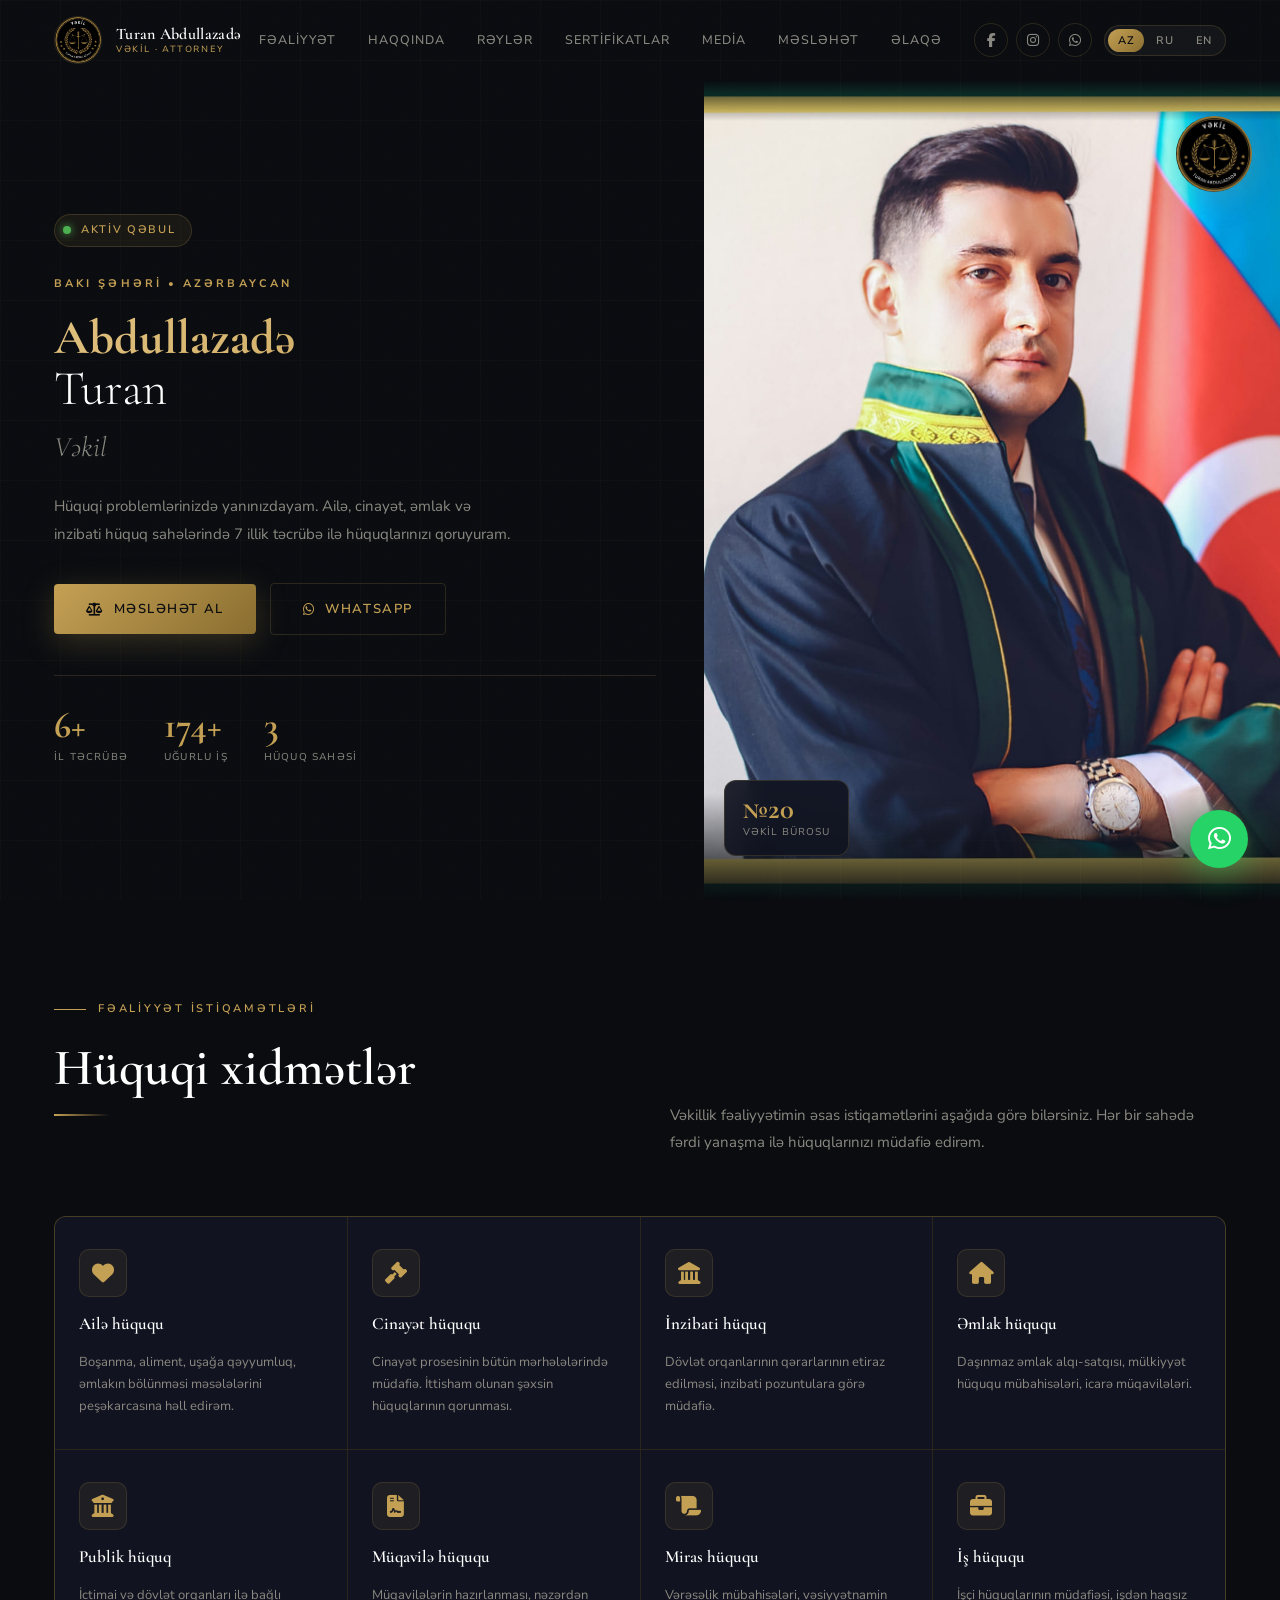
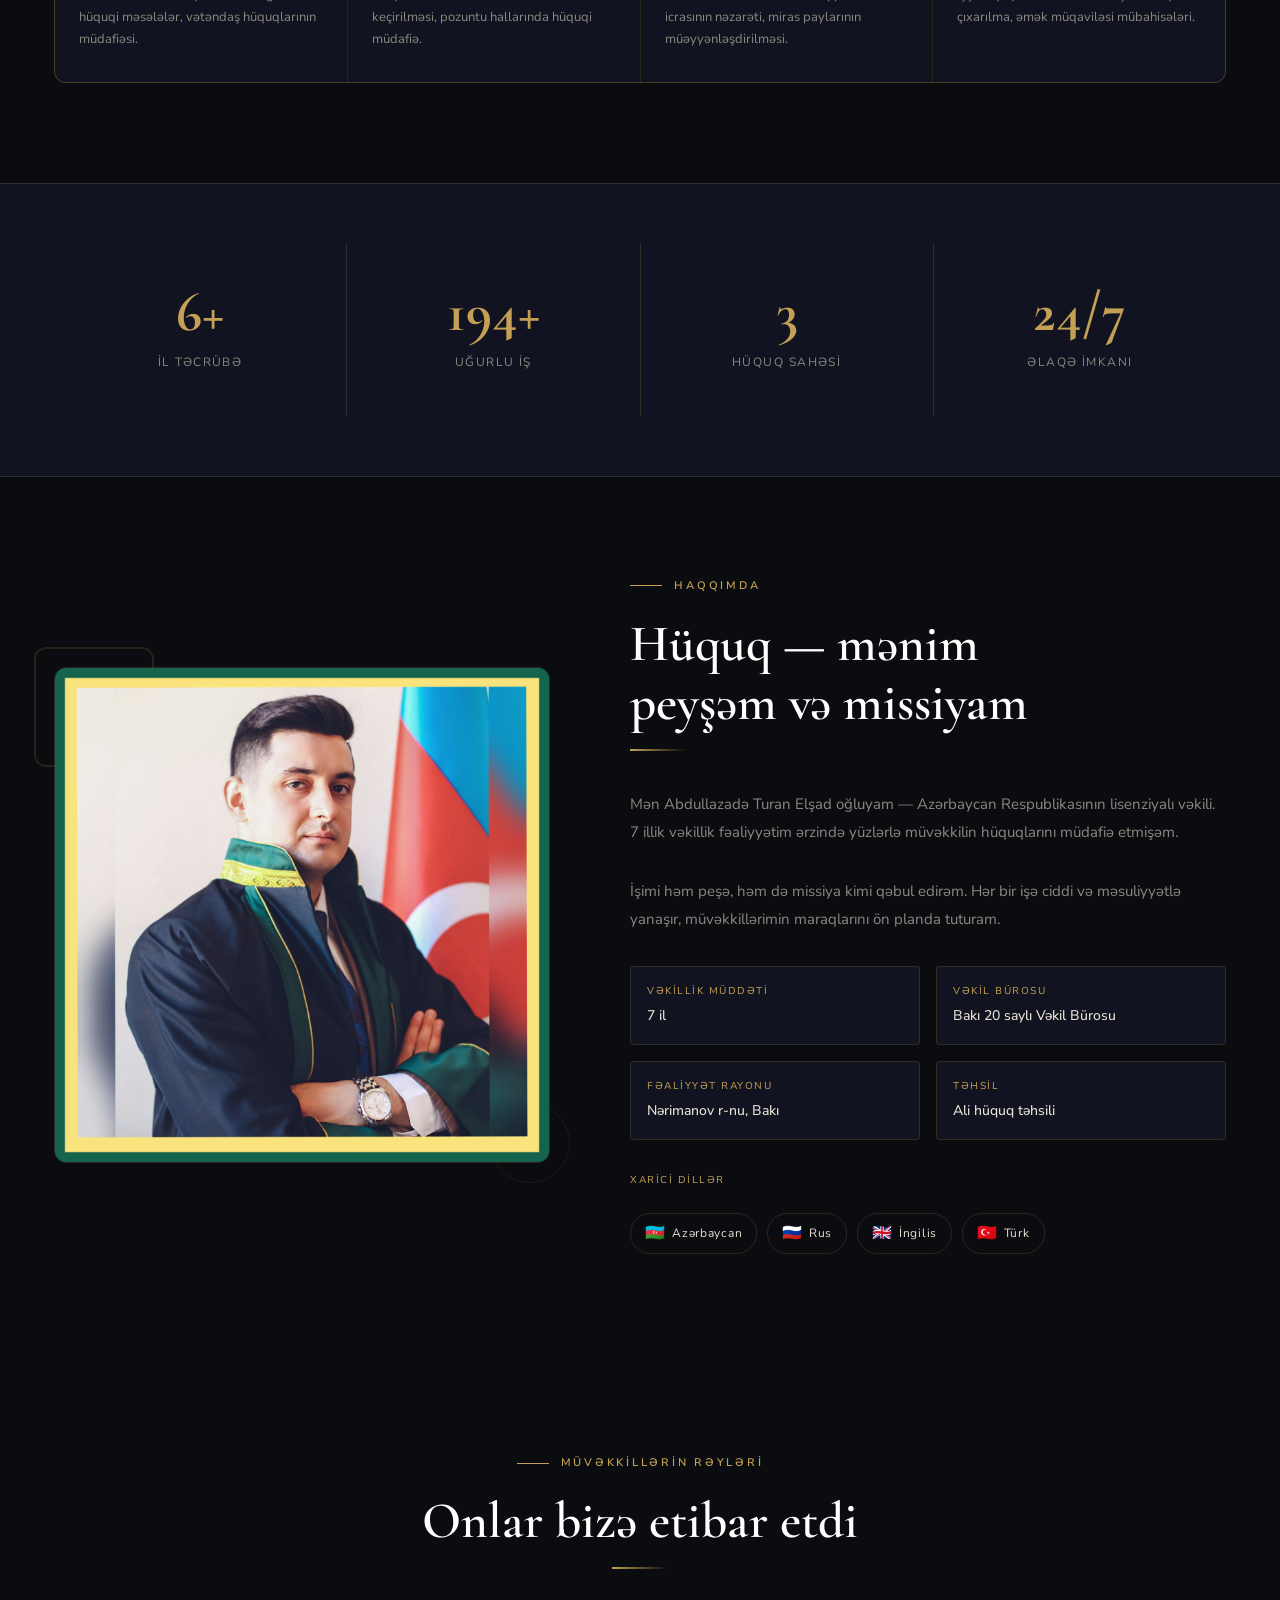
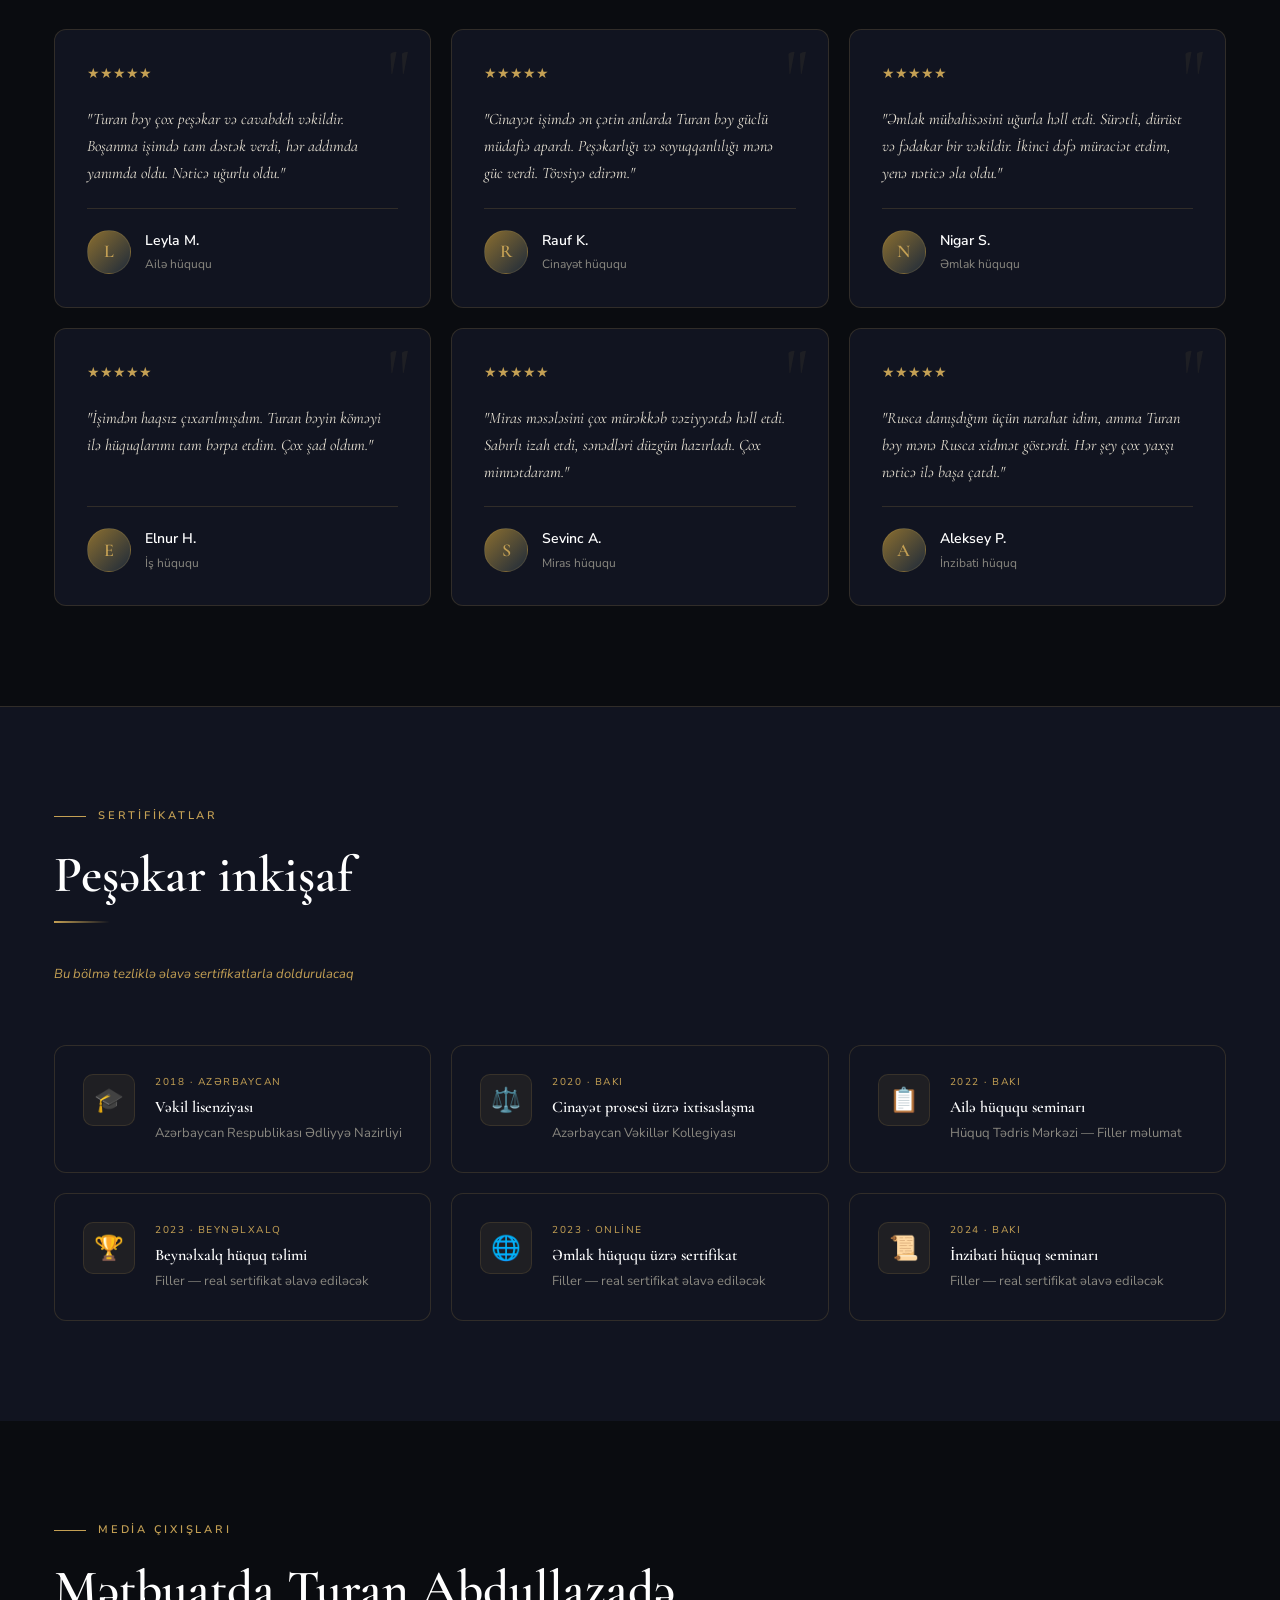
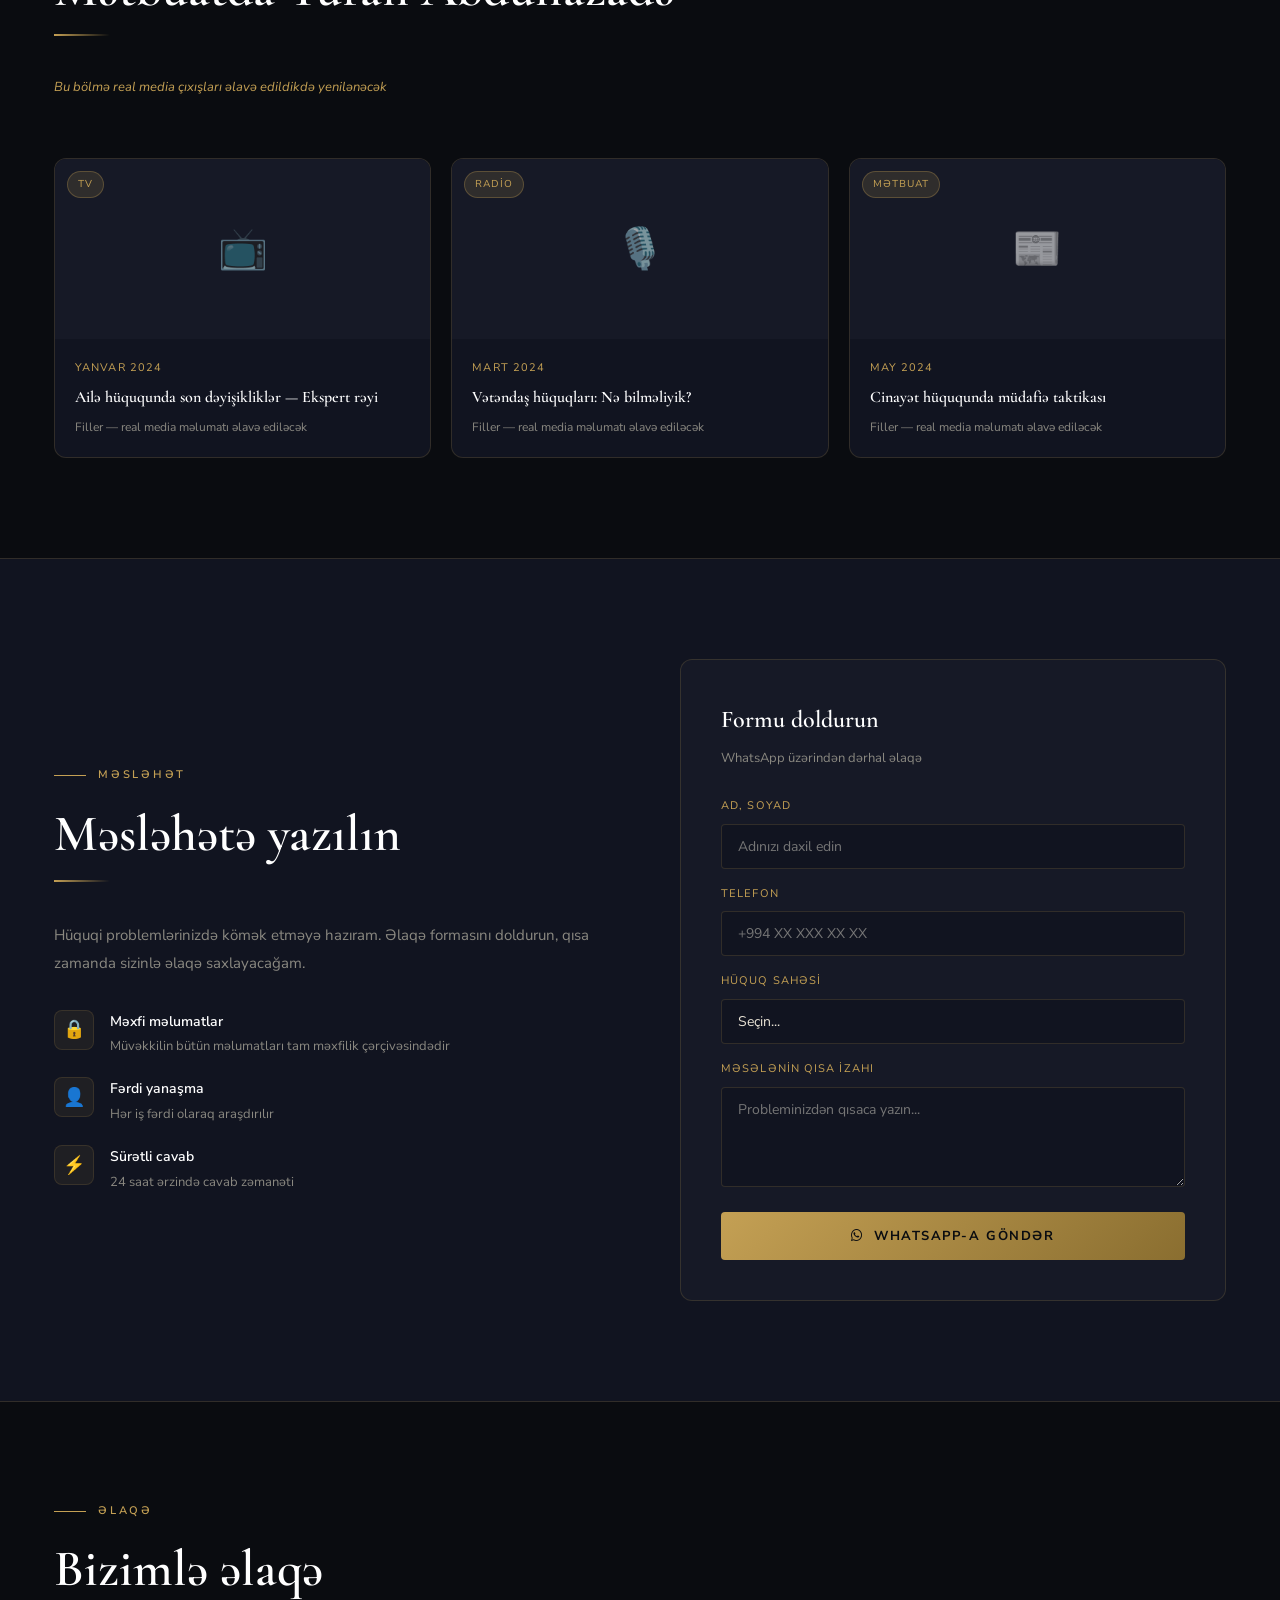
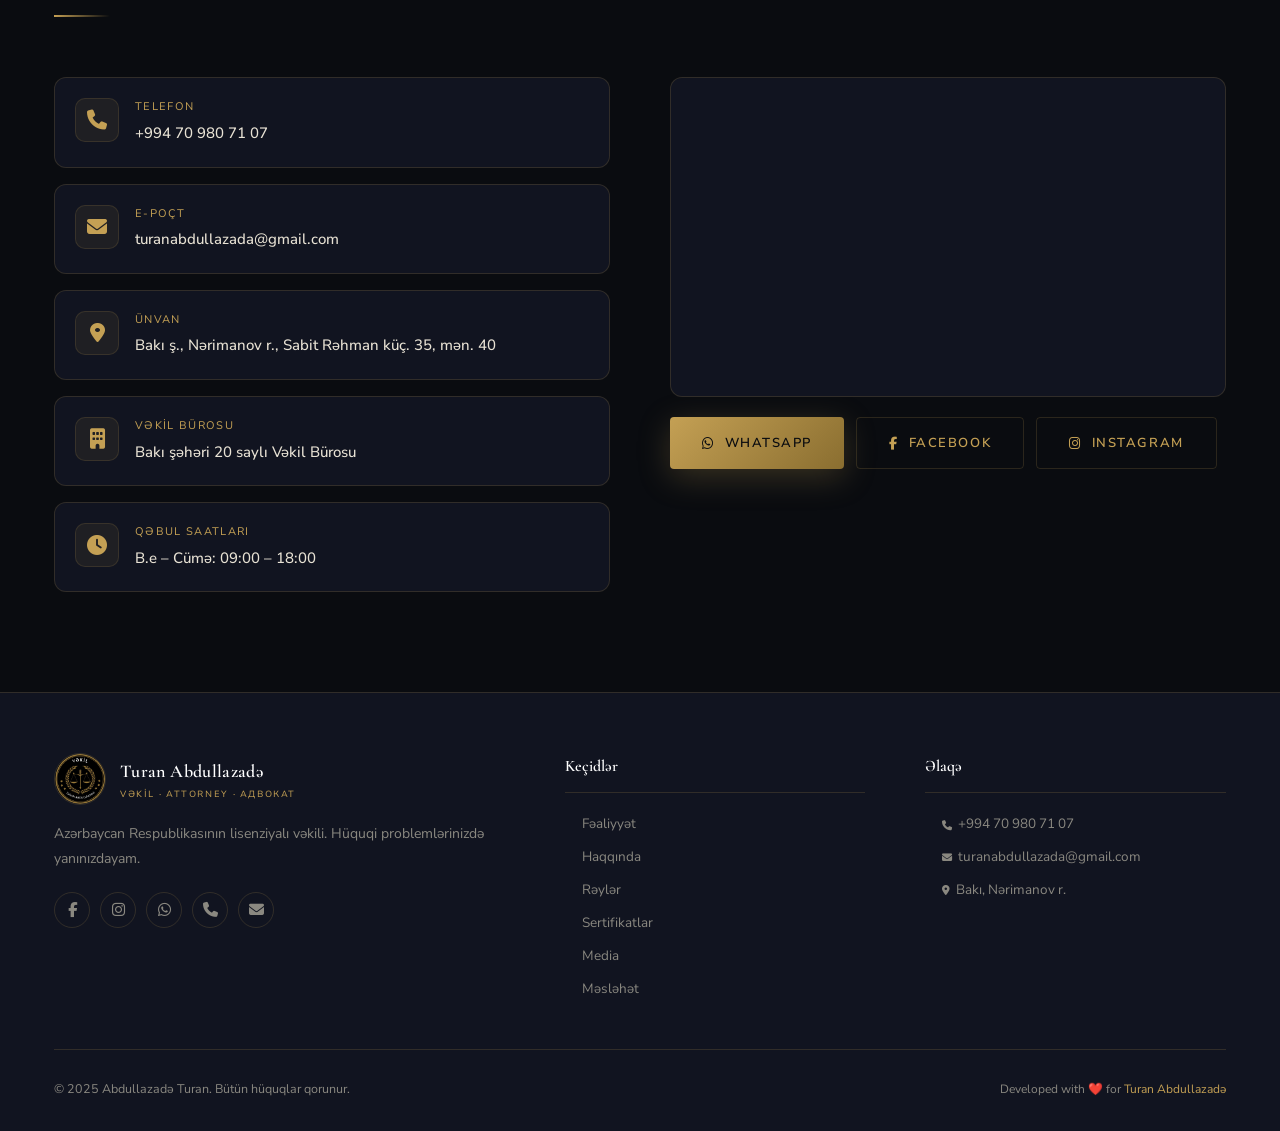
==== commit d5d627a2: "Add files via upload" ====
--- a/index.html
+++ b/index.html
@@ -3,14 +3,130 @@
 <head>
   <meta charset="UTF-8" />
   <meta name="viewport" content="width=device-width, initial-scale=1.0" />
+  <meta http-equiv="X-UA-Compatible" content="IE=edge" />
+
+  <!-- ═══ PRIMARY META ═══ -->
   <title>Abdullazadə Turan — Vəkil | Bakı</title>
-  <meta name="description" content="Bakıda peşəkar vəkil xidmətləri. Ailə, cinayət, əmlak və inzibati hüquq sahələrində 7 illik təcrübə." />
-  <meta property="og:title" content="Abdullazadə Turan — Vəkil" />
-  <meta property="og:description" content="Hüquqi problemlərinizdə yanınızdayam." />
-
-  <!-- Font Awesome -->
+  <meta name="description" content="Bakıda peşəkar vəkil xidmətləri. Ailə, cinayət, əmlak və inzibati hüquq sahələrində 7 illik təcrübə. +994 70 980 71 07" />
+  <meta name="keywords" content="vəkil, bakı, hüquqşünas, ailə hüququ, cinayət hüququ, əmlak hüququ, Turan Abdullazadə, адвокат баку, lawyer baku" />
+  <meta name="author" content="Abdullazadə Turan" />
+  <meta name="robots" content="index, follow" />
+  <meta name="language" content="az" />
+  <meta name="geo.region" content="AZ-BA" />
+  <meta name="geo.placename" content="Bakı" />
+  <link rel="canonical" href="https://vekilturan.az/" />
+
+  <!-- ═══ OPEN GRAPH (Facebook, LinkedIn, WhatsApp) ═══ -->
+  <meta property="og:type" content="website" />
+  <meta property="og:url" content="https://vekilturan.az/" />
+  <meta property="og:title" content="Abdullazadə Turan — Vəkil | Bakı" />
+  <meta property="og:description" content="Hüquqi problemlərinizdə yanınızdayam. Ailə, cinayət, əmlak və inzibati hüquq sahələrində 7 illik təcrübə." />
+  <meta property="og:image" content="https://vekilturan.az/images/og-image.jpg" />
+  <meta property="og:image:width" content="1200" />
+  <meta property="og:image:height" content="630" />
+  <meta property="og:image:alt" content="Vəkil Turan Abdullazadə — Bakı" />
+  <meta property="og:locale" content="az_AZ" />
+  <meta property="og:locale:alternate" content="ru_RU" />
+  <meta property="og:locale:alternate" content="en_US" />
+  <meta property="og:site_name" content="Vəkil Turan Abdullazadə" />
+
+  <!-- ═══ TWITTER / X CARD ═══ -->
+  <meta name="twitter:card" content="summary_large_image" />
+  <meta name="twitter:title" content="Abdullazadə Turan — Vəkil | Bakı" />
+  <meta name="twitter:description" content="Hüquqi problemlərinizdə yanınızdayam. 7 illik təcrübə." />
+  <meta name="twitter:image" content="https://vekilturan.az/images/twitter-card.jpg" />
+
+  <!-- ═══ FAVICONS ═══ -->
+  <link rel="icon" type="image/x-icon" href="images/favicon.ico" />
+  <link rel="icon" type="image/png" sizes="16x16" href="images/favicon-16x16.png" />
+  <link rel="icon" type="image/png" sizes="32x32" href="images/favicon-32x32.png" />
+  <link rel="icon" type="image/png" sizes="96x96" href="images/favicon-96x96.png" />
+  <link rel="apple-touch-icon" sizes="180x180" href="images/apple-touch-icon.png" />
+  <link rel="manifest" href="site.webmanifest" />
+  <meta name="theme-color" content="#C4A054" />
+  <meta name="msapplication-TileColor" content="#0a0c10" />
+  <meta name="msapplication-TileImage" content="images/favicon-192x192.png" />
+
+  <!-- ═══ STRUCTURED DATA — Schema.org (Google) ═══ -->
+  <script type="application/ld+json">
+  {
+    "@context": "https://schema.org",
+    "@type": "LegalService",
+    "name": "Vəkil Abdullazadə Turan",
+    "alternateName": ["Адвокат Туран Абдуллазаде", "Attorney Turan Abdullazade"],
+    "description": "Bakıda peşəkar vəkil xidmətləri. Ailə, cinayət, əmlak və inzibati hüquq sahələrində 7 illik təcrübə.",
+    "url": "https://vekilturan.az",
+    "logo": "https://vekilturan.az/images/logo.png",
+    "image": "https://vekilturan.az/images/og-image.jpg",
+    "telephone": "+994709807107",
+    "email": "turanabdullazada@gmail.com",
+    "foundingDate": "2018",
+    "areaServed": {
+      "@type": "City",
+      "name": "Bakı",
+      "sameAs": "https://www.wikidata.org/wiki/Q9248"
+    },
+    "address": {
+      "@type": "PostalAddress",
+      "streetAddress": "Sabit Rəhman küçəsi 35, mənzil 40",
+      "addressLocality": "Bakı",
+      "addressRegion": "Nərimanov rayonu",
+      "addressCountry": "AZ"
+    },
+    "openingHoursSpecification": [
+      {
+        "@type": "OpeningHoursSpecification",
+        "dayOfWeek": ["Monday","Tuesday","Wednesday","Thursday","Friday"],
+        "opens": "09:00",
+        "closes": "18:00"
+      }
+    ],
+    "sameAs": [
+      "https://www.facebook.com/vekilturanabdullazade",
+      "https://www.instagram.com/vekil.turan.abdullazadeh/"
+    ],
+    "serviceType": [
+      "Ailə hüququ",
+      "Cinayət hüququ",
+      "İnzibati hüquq",
+      "Əmlak hüququ",
+      "Miras hüququ",
+      "İş hüququ"
+    ],
+    "hasOfferCatalog": {
+      "@type": "OfferCatalog",
+      "name": "Hüquqi xidmətlər",
+      "itemListElement": [
+        { "@type": "Offer", "itemOffered": { "@type": "Service", "name": "Ailə hüququ məsləhəti" } },
+        { "@type": "Offer", "itemOffered": { "@type": "Service", "name": "Cinayət işlərində müdafiə" } },
+        { "@type": "Offer", "itemOffered": { "@type": "Service", "name": "Əmlak mübahisələri" } },
+        { "@type": "Offer", "itemOffered": { "@type": "Service", "name": "İnzibati hüquq məsləhəti" } }
+      ]
+    },
+    "employee": {
+      "@type": "Person",
+      "name": "Abdullazadə Turan Elşad oğlu",
+      "jobTitle": "Vəkil",
+      "image": "https://vekilturan.az/images/turan-photo.jpg",
+      "telephone": "+994709807107",
+      "email": "turanabdullazada@gmail.com",
+      "knowsLanguage": ["az", "ru", "en", "tr"],
+      "alumniOf": {
+        "@type": "EducationalOrganization",
+        "name": "Ali hüquq təhsili müəssisəsi"
+      },
+      "memberOf": {
+        "@type": "Organization",
+        "name": "Bakı şəhəri 20 saylı Vəkil Bürosu"
+      }
+    }
+  }
+  </script>
+
+  <!-- ═══ FONTS & STYLES ═══ -->
+  <link rel="preconnect" href="https://fonts.googleapis.com" />
+  <link rel="preconnect" href="https://fonts.gstatic.com" crossorigin />
   <link rel="stylesheet" href="https://cdnjs.cloudflare.com/ajax/libs/font-awesome/6.5.0/css/all.min.css" />
-  <!-- Styles -->
   <link rel="stylesheet" href="css/styles.css" />
 </head>
 <body>
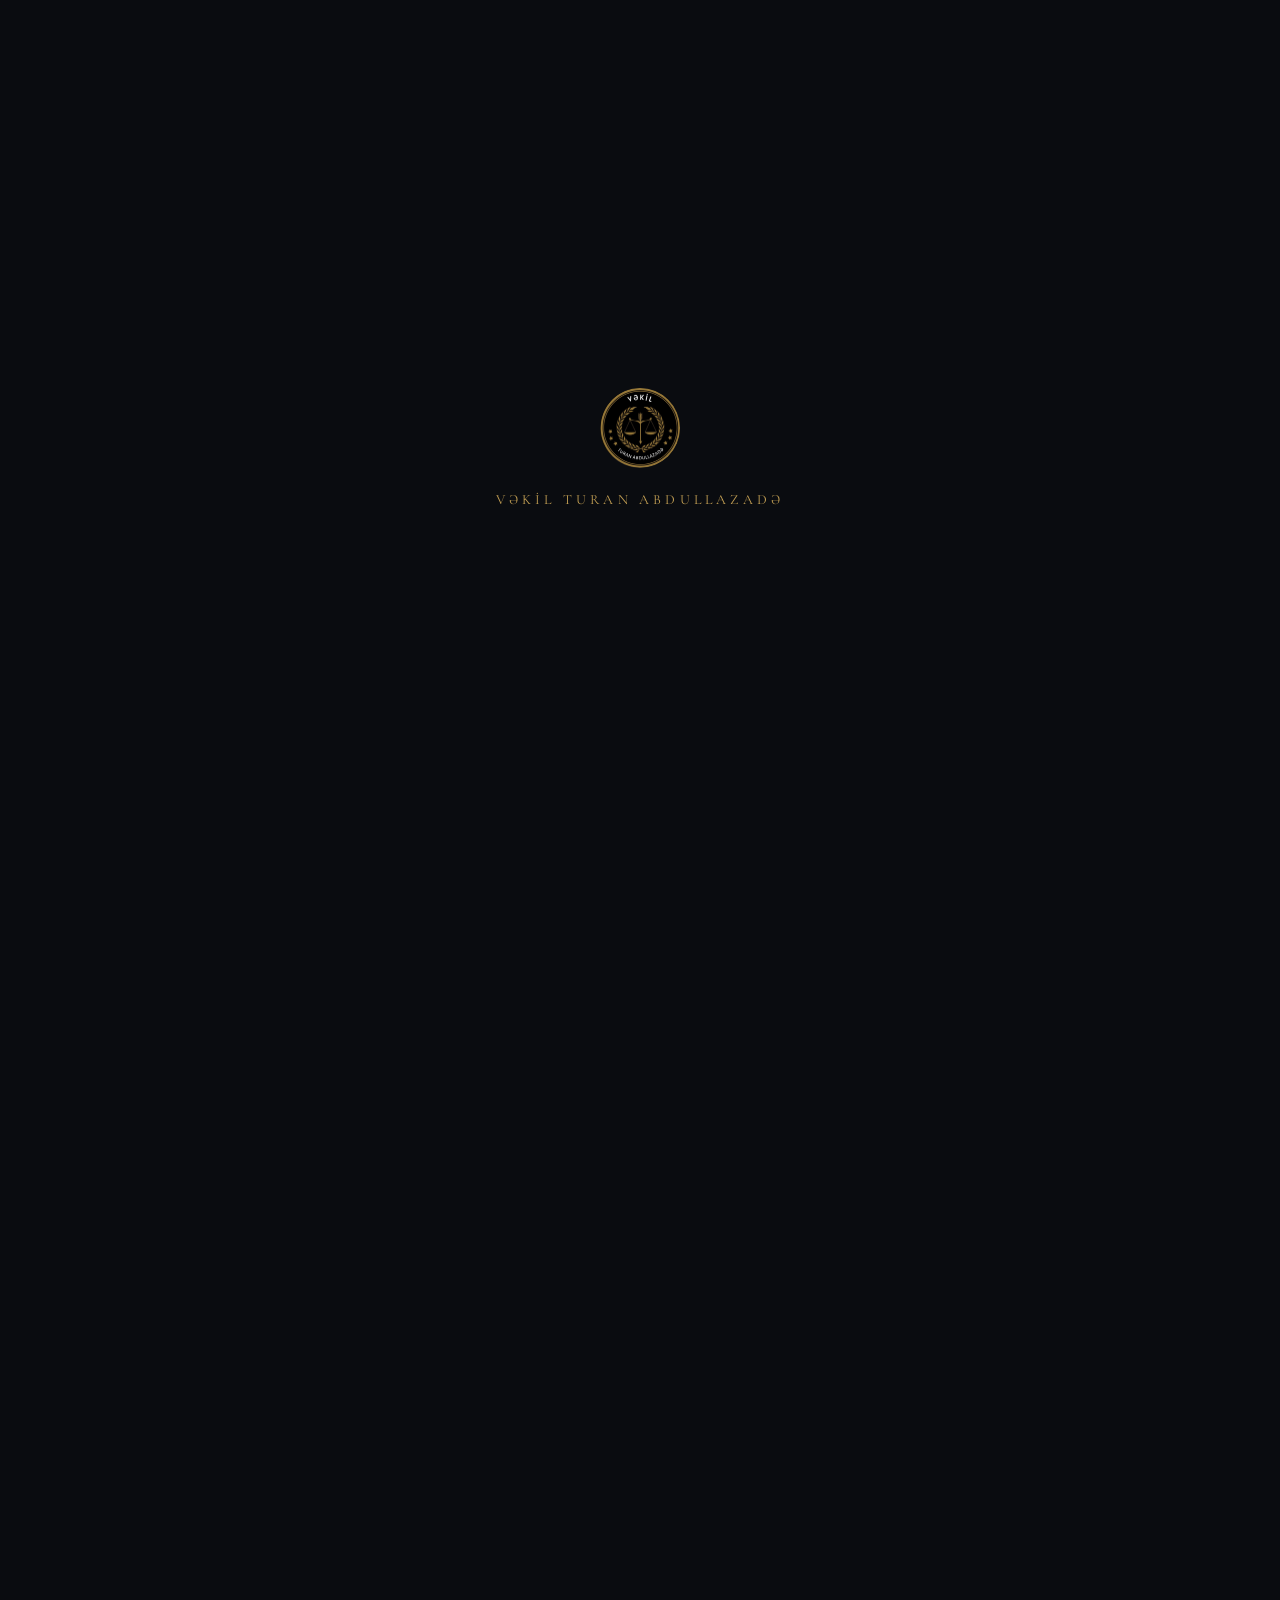
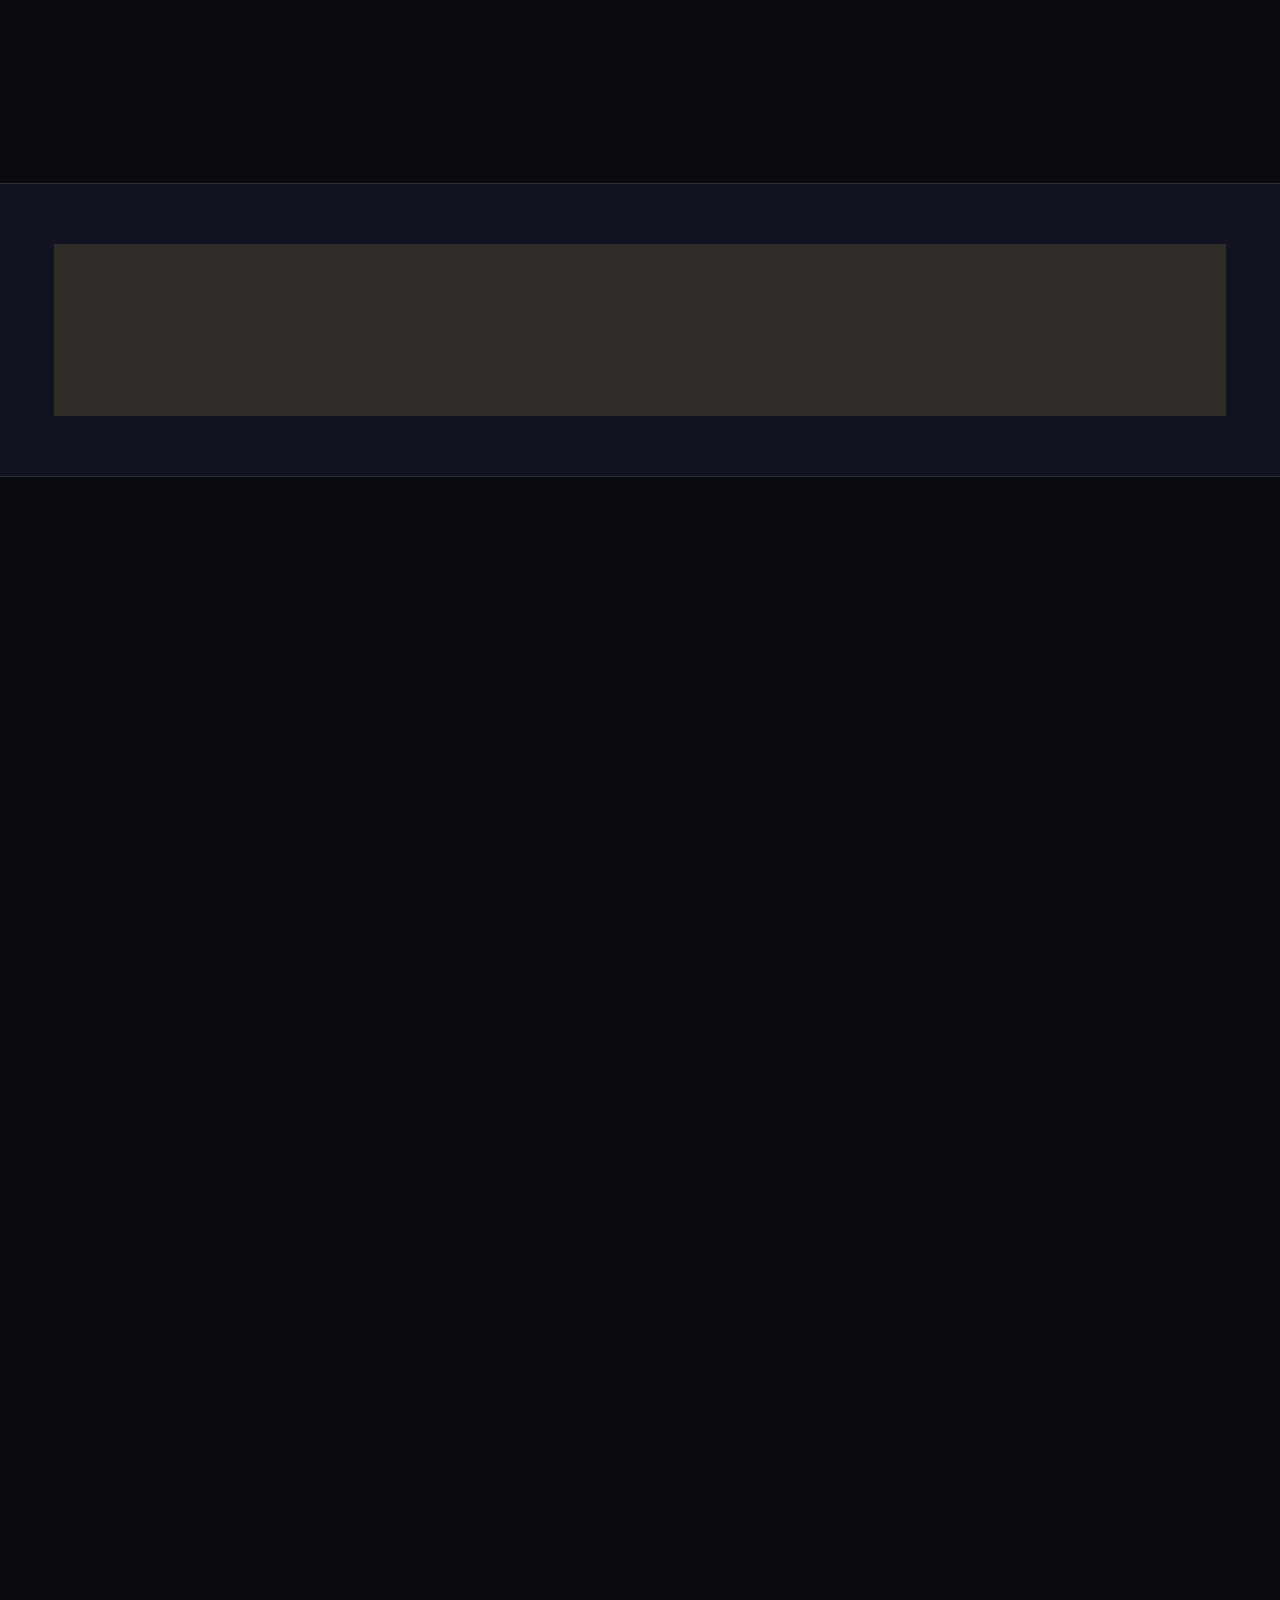
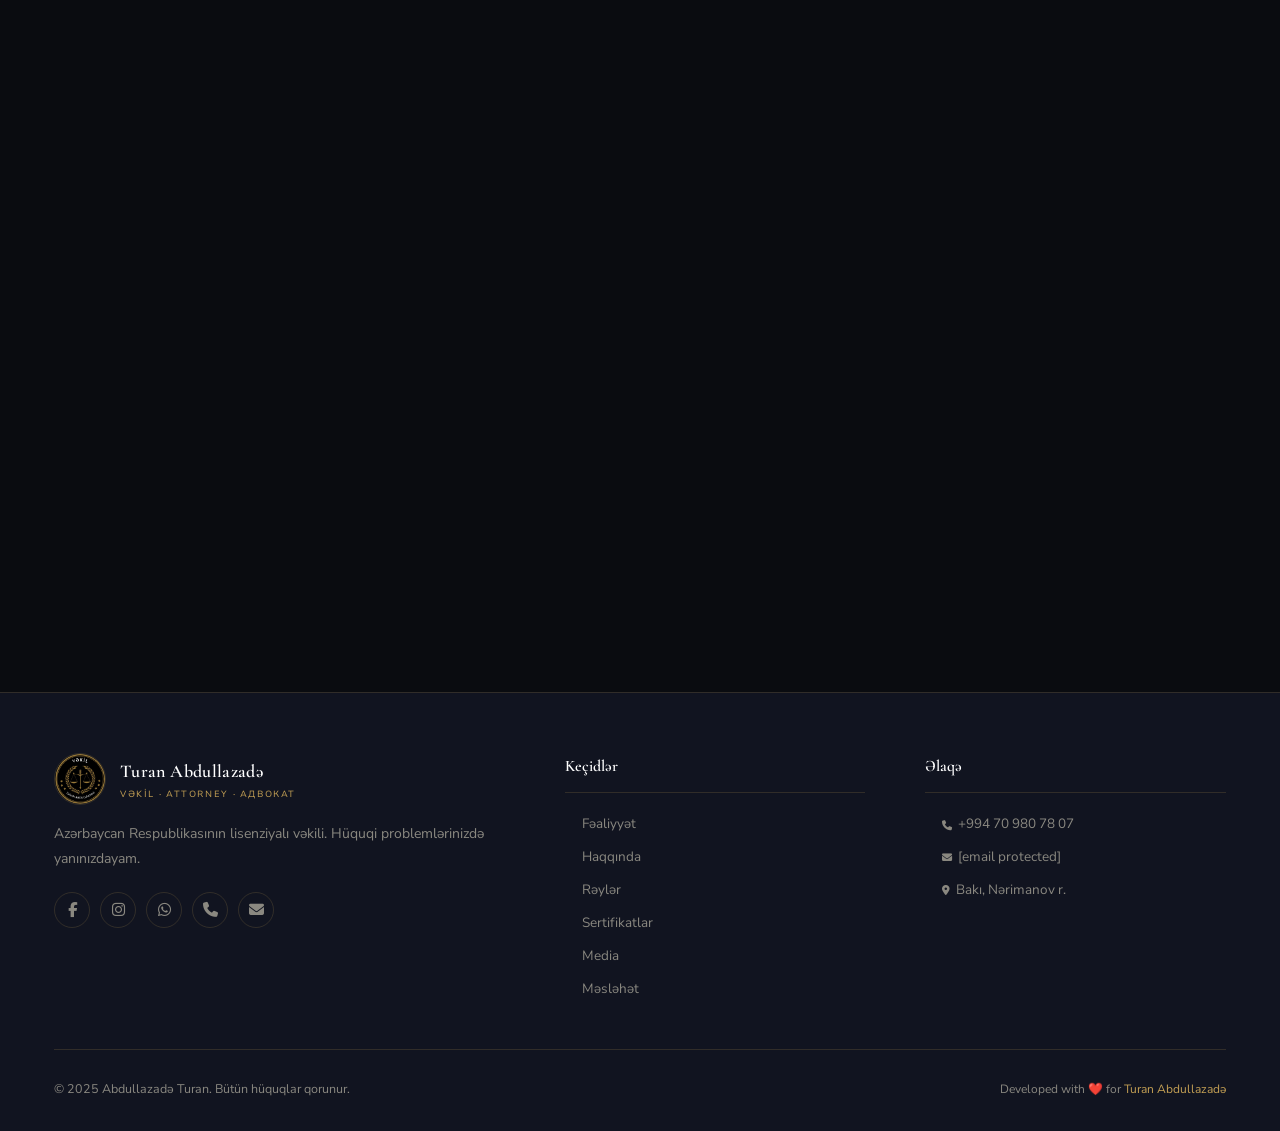
==== commit e4f5dbc1: "Add files via upload" ====
--- a/index.html
+++ b/index.html
@@ -7,7 +7,7 @@
 
   <!-- ═══ PRIMARY META ═══ -->
   <title>Abdullazadə Turan — Vəkil | Bakı</title>
-  <meta name="description" content="Bakıda peşəkar vəkil xidmətləri. Ailə, cinayət, əmlak və inzibati hüquq sahələrində 7 illik təcrübə. +994 70 980 71 07" />
+  <meta name="description" content="Bakıda peşəkar vəkil xidmətləri. Ailə, cinayət, əmlak və inzibati hüquq sahələrində 7 illik təcrübə. +994 70 980 78 07" />
   <meta name="keywords" content="vəkil, bakı, hüquqşünas, ailə hüququ, cinayət hüququ, əmlak hüququ, Turan Abdullazadə, адвокат баку, lawyer baku" />
   <meta name="author" content="Abdullazadə Turan" />
   <meta name="robots" content="index, follow" />
@@ -58,7 +58,7 @@
     "url": "https://vekilturan.az",
     "logo": "https://vekilturan.az/images/logo.png",
     "image": "https://vekilturan.az/images/og-image.jpg",
-    "telephone": "+994709807107",
+    "telephone": "+994709807807",
     "email": "turanabdullazada@gmail.com",
     "foundingDate": "2018",
     "areaServed": {
@@ -108,7 +108,7 @@
       "name": "Abdullazadə Turan Elşad oğlu",
       "jobTitle": "Vəkil",
       "image": "https://vekilturan.az/images/turan-photo.jpg",
-      "telephone": "+994709807107",
+      "telephone": "+994709807807",
       "email": "turanabdullazada@gmail.com",
       "knowsLanguage": ["az", "ru", "en", "tr"],
       "alumniOf": {
@@ -168,7 +168,7 @@
         <a href="https://www.instagram.com/vekil.turan.abdullazadeh/" target="_blank" rel="noopener" title="Instagram">
           <i class="fab fa-instagram"></i>
         </a>
-        <a href="https://wa.me/994709807107" target="_blank" rel="noopener" title="WhatsApp">
+        <a href="https://wa.me/994709807807" target="_blank" rel="noopener" title="WhatsApp">
           <i class="fab fa-whatsapp"></i>
         </a>
       </div>
@@ -207,7 +207,7 @@
   <div class="mobile-social">
     <a href="https://www.facebook.com/vekilturanabdullazade" target="_blank"><i class="fab fa-facebook-f"></i></a>
     <a href="https://www.instagram.com/vekil.turan.abdullazadeh/" target="_blank"><i class="fab fa-instagram"></i></a>
-    <a href="https://wa.me/994709807107" target="_blank"><i class="fab fa-whatsapp"></i></a>
+    <a href="https://wa.me/994709807807" target="_blank"><i class="fab fa-whatsapp"></i></a>
   </div>
 </div>
 
@@ -246,7 +246,7 @@
           <i class="fas fa-balance-scale"></i>
           <span data-i18n="hero_cta">Məsləhət al</span>
         </a>
-        <a href="https://wa.me/994709807107" target="_blank" class="btn btn-ghost">
+        <a href="https://wa.me/994709807807" target="_blank" class="btn btn-ghost">
           <i class="fab fa-whatsapp"></i>
           <span data-i18n="hero_whatsapp">WhatsApp</span>
         </a>
@@ -742,7 +742,7 @@
           <div>
             <div class="contact-item-label" data-i18n="contact_phone_label">Telefon</div>
             <div class="contact-item-value">
-              <a href="tel:+994709807107" style="color:inherit;">+994 70 980 71 07</a>
+              <a href="tel:+994709807807" style="color:inherit;">+994 70 980 78 07</a>
             </div>
           </div>
         </div>
@@ -751,7 +751,7 @@
           <div>
             <div class="contact-item-label" data-i18n="contact_email_label">E-poçt</div>
             <div class="contact-item-value">
-              <a href="mailto:turanabdullazada@gmail.com" style="color:inherit;">turanabdullazada@gmail.com</a>
+              <a href="/cdn-cgi/l/email-protection#a6d2d3d4c7c8c7c4c2d3cacac7dcc7c2c7e6c1cbc7cfca88c5c9cb" style="color:inherit;"><span class="__cf_email__" data-cfemail="54202126353a353630213838352e353035143339353d387a373b39">[email&#160;protected]</span></a>
             </div>
           </div>
         </div>
@@ -794,7 +794,7 @@
           ></iframe>
         </div>
         <div style="margin-top:20px; display:flex; gap:12px; flex-wrap:wrap;">
-          <a href="https://wa.me/994709807107" target="_blank" class="btn btn-primary">
+          <a href="https://wa.me/994709807807" target="_blank" class="btn btn-primary">
             <i class="fab fa-whatsapp"></i> WhatsApp
           </a>
           <a href="https://www.facebook.com/vekilturanabdullazade" target="_blank" class="btn btn-ghost">
@@ -829,9 +829,9 @@
         <div class="footer-social">
           <a href="https://www.facebook.com/vekilturanabdullazade" target="_blank"><i class="fab fa-facebook-f"></i></a>
           <a href="https://www.instagram.com/vekil.turan.abdullazadeh/" target="_blank"><i class="fab fa-instagram"></i></a>
-          <a href="https://wa.me/994709807107" target="_blank"><i class="fab fa-whatsapp"></i></a>
-          <a href="tel:+994709807107"><i class="fas fa-phone"></i></a>
-          <a href="mailto:turanabdullazada@gmail.com"><i class="fas fa-envelope"></i></a>
+          <a href="https://wa.me/994709807807" target="_blank"><i class="fab fa-whatsapp"></i></a>
+          <a href="tel:+994709807807"><i class="fas fa-phone"></i></a>
+          <a href="/cdn-cgi/l/email-protection#81f5f4f3e0efe0e3e5f4edede0fbe0e5e0c1e6ece0e8edafe2eeec"><i class="fas fa-envelope"></i></a>
         </div>
       </div>
 
@@ -850,8 +850,8 @@
       <div>
         <div class="footer-col-title" data-i18n="footer_contact_label">Əlaqə</div>
         <div class="footer-links">
-          <a href="tel:+994709807107"><i class="fas fa-phone fa-xs"></i> +994 70 980 71 07</a>
-          <a href="mailto:turanabdullazada@gmail.com"><i class="fas fa-envelope fa-xs"></i> turanabdullazada@gmail.com</a>
+          <a href="tel:+994709807807"><i class="fas fa-phone fa-xs"></i> +994 70 980 78 07</a>
+          <a href="/cdn-cgi/l/email-protection#deaaabacbfb0bfbcbaabb2b2bfa4bfbabf9eb9b3bfb7b2f0bdb1b3"><i class="fas fa-envelope fa-xs"></i> <span class="__cf_email__" data-cfemail="92e6e7e0f3fcf3f0f6e7fefef3e8f3f6f3d2f5fff3fbfebcf1fdff">[email&#160;protected]</span></a>
           <a href="#contact"><i class="fas fa-map-marker-alt fa-xs"></i> Bakı, Nərimanov r.</a>
         </div>
       </div>
@@ -865,17 +865,4 @@
 </footer>
 
 <!-- WHATSAPP FLOAT -->
-<a href="https://wa.me/994709807107" target="_blank" rel="noopener" class="whatsapp-float" title="WhatsApp ilə əlaqə">
-  <i class="fab fa-whatsapp"></i>
-  <span class="whatsapp-tooltip">WhatsApp ilə yazın</span>
-</a>
-
-<!-- ADMIN LINK -->
-<a href="admin/index.html" class="admin-badge">
-  <i class="fas fa-lock"></i> Admin
-</a>
-
-<!-- Scripts -->
-<script src="js/scripts.js"></script>
-</body>
-</html>
+<a href="https://wa.me/994709807807" target="_blank" rel=
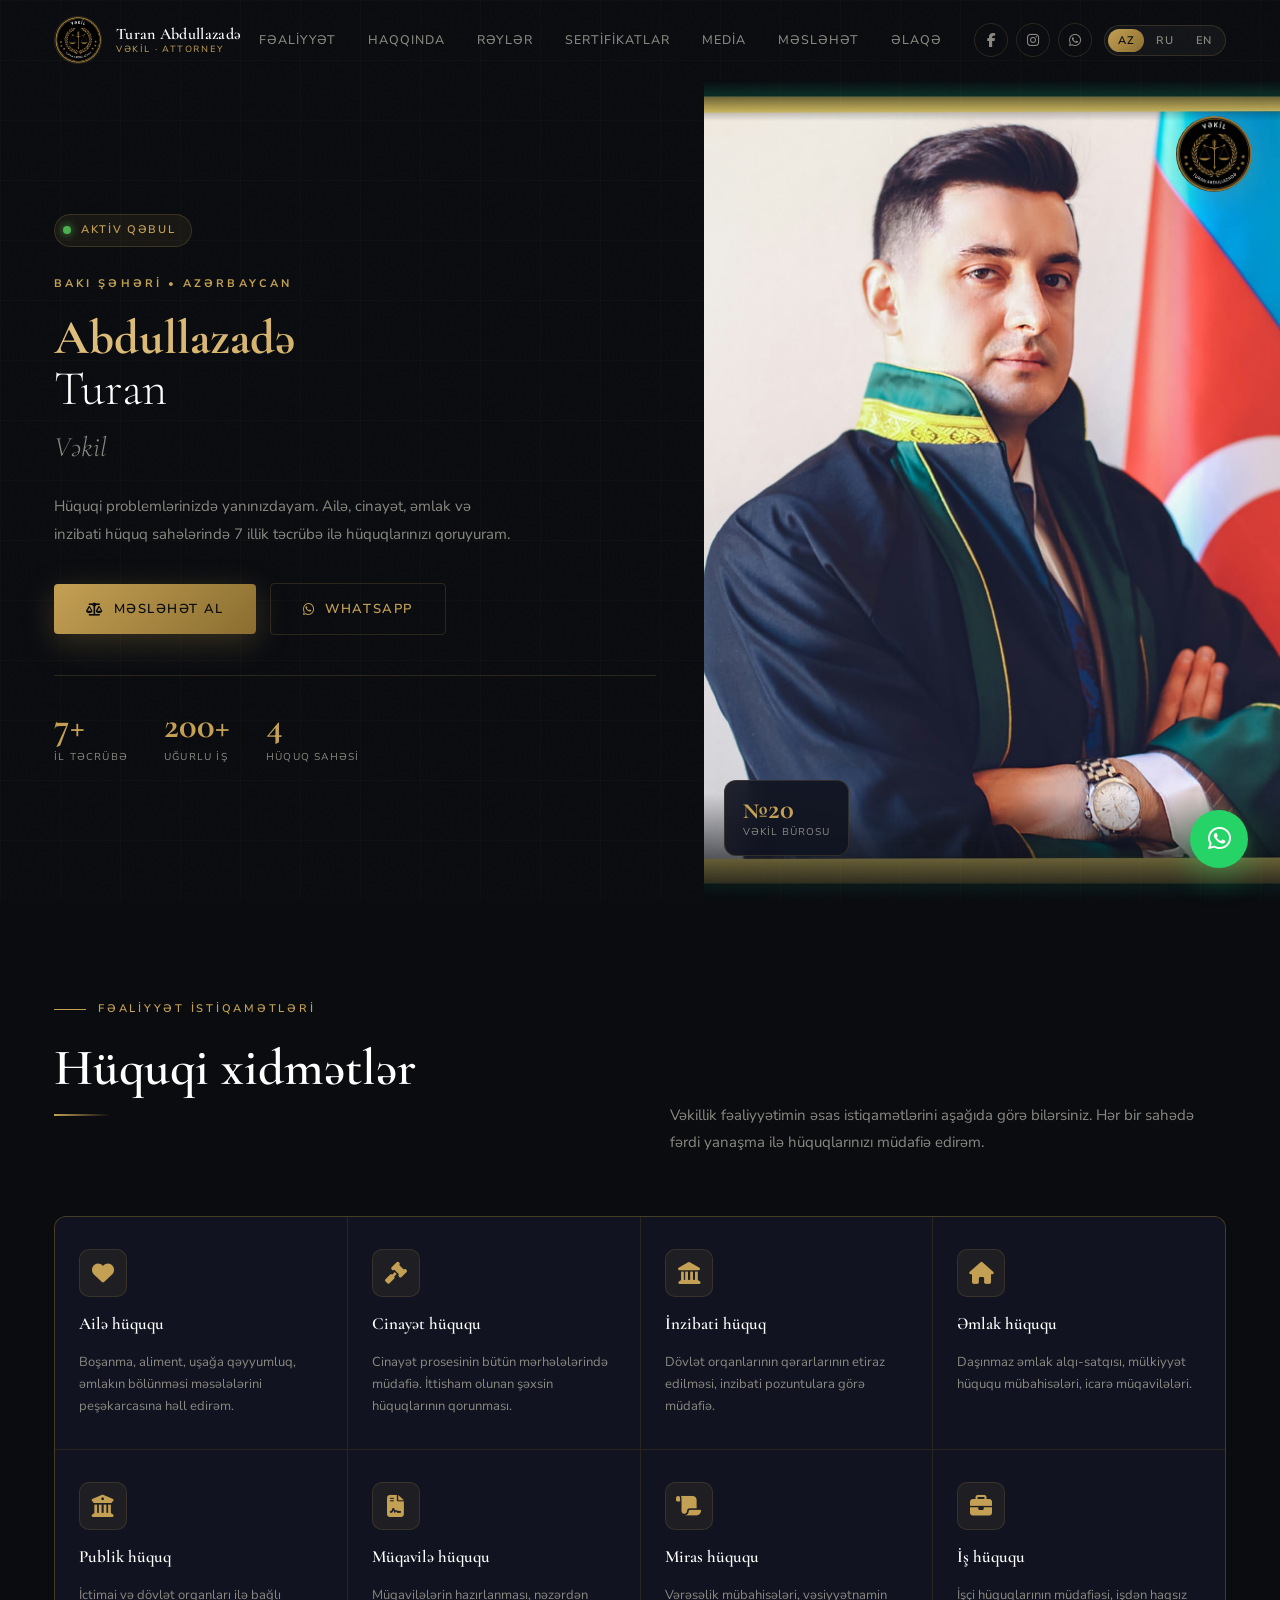
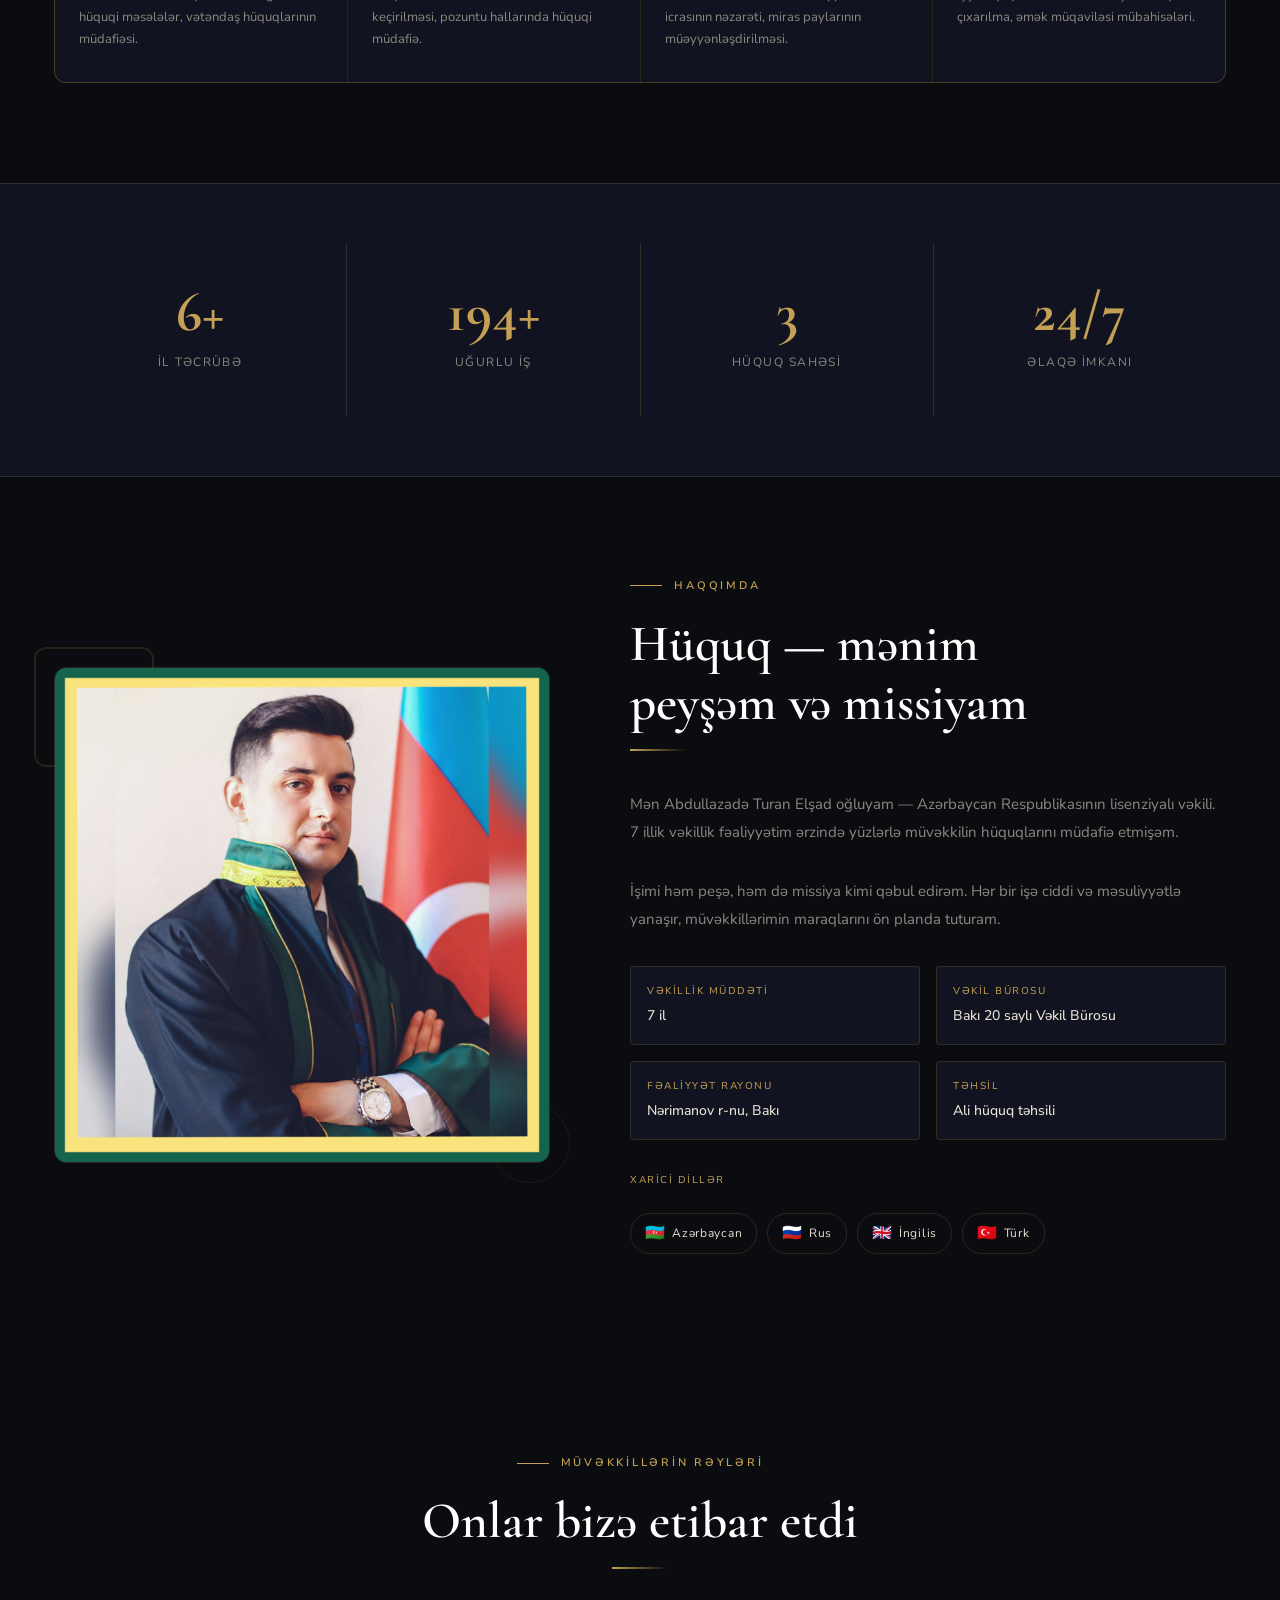
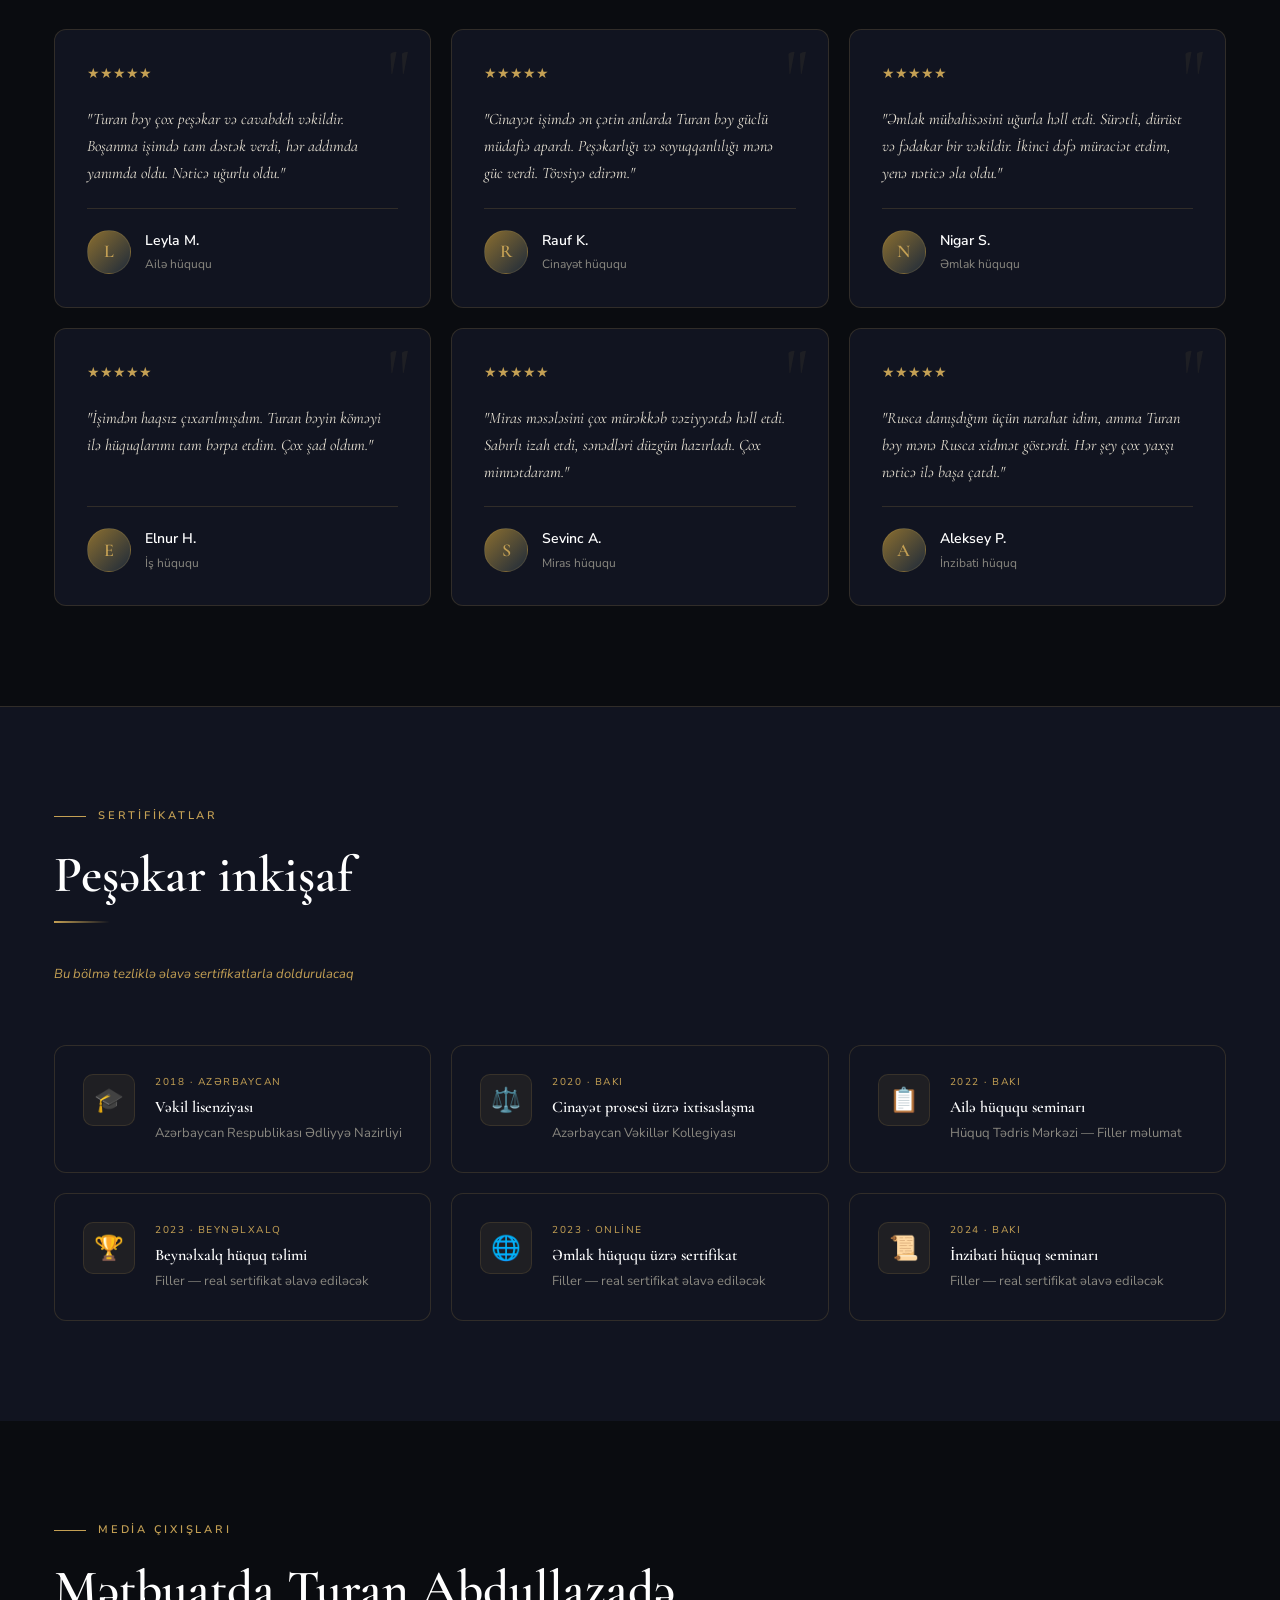
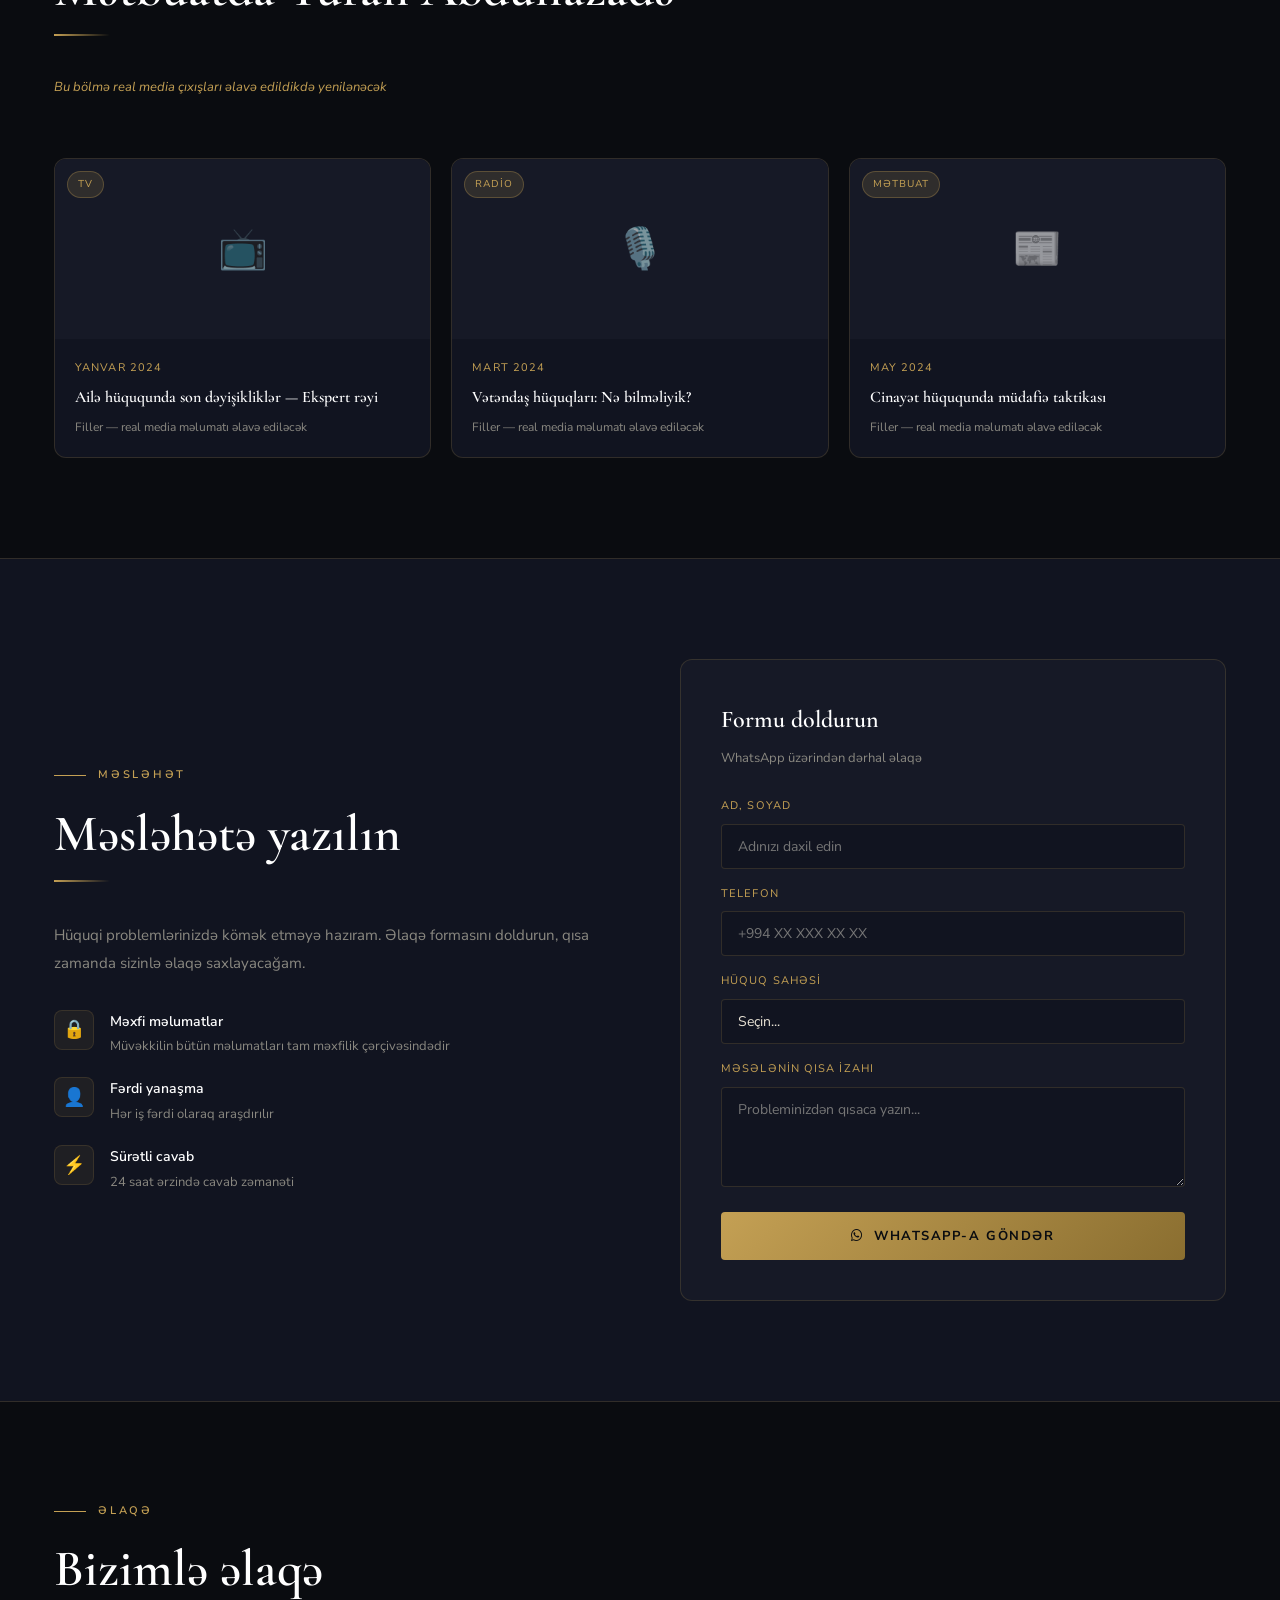
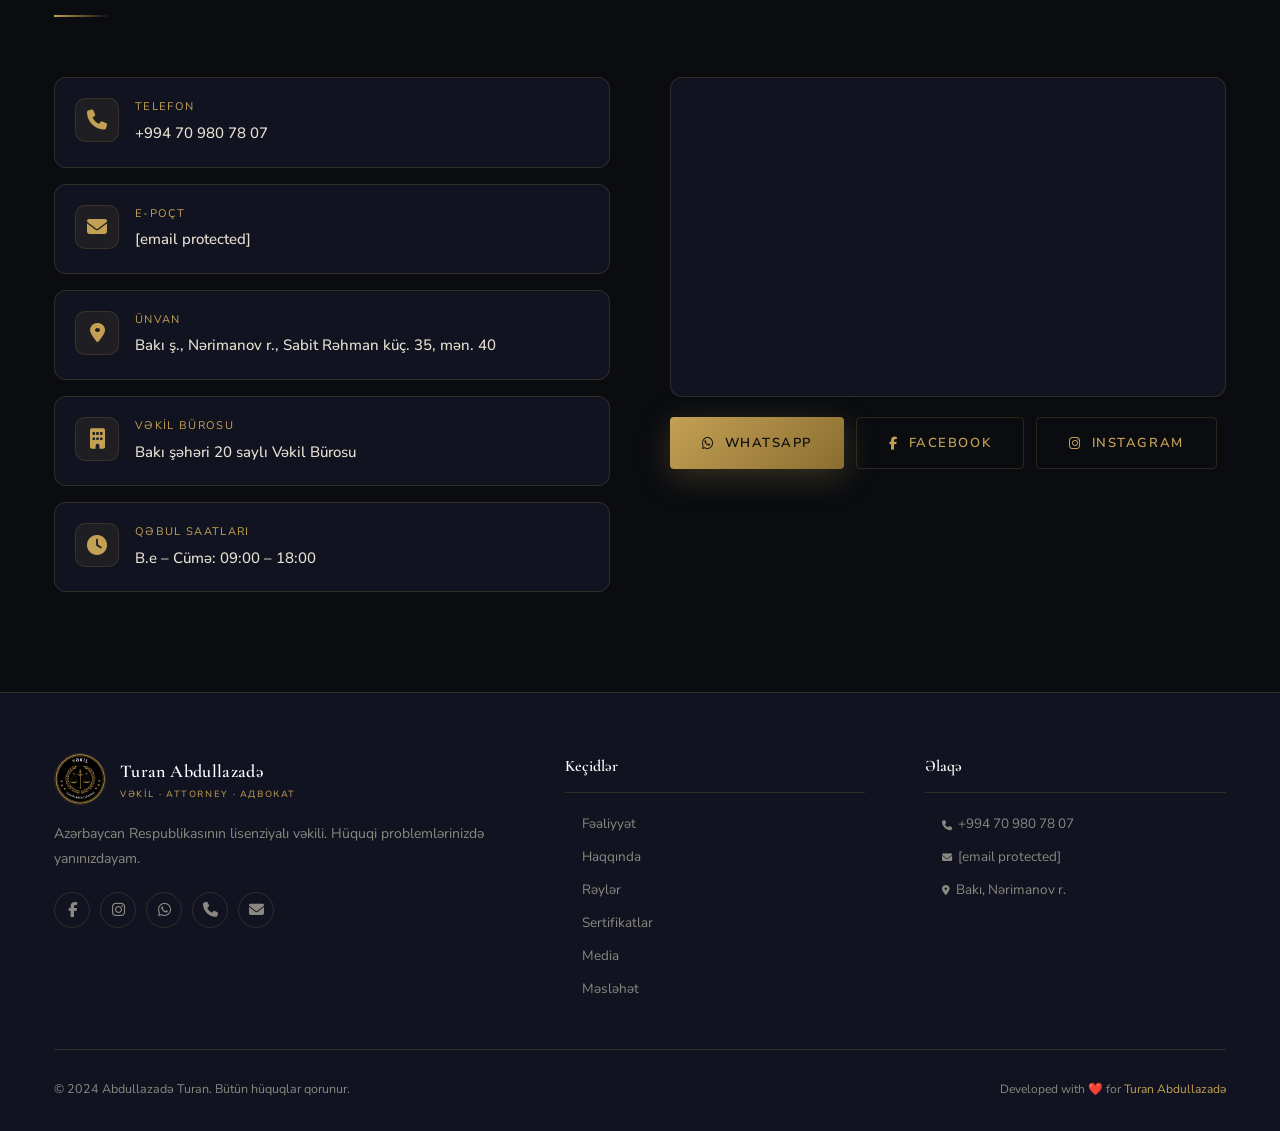
==== commit d425fe6c: "Add files via upload" ====
--- a/index.html
+++ b/index.html
@@ -751,7 +751,7 @@
           <div>
             <div class="contact-item-label" data-i18n="contact_email_label">E-poçt</div>
             <div class="contact-item-value">
-              <a href="/cdn-cgi/l/email-protection#a6d2d3d4c7c8c7c4c2d3cacac7dcc7c2c7e6c1cbc7cfca88c5c9cb" style="color:inherit;"><span class="__cf_email__" data-cfemail="54202126353a353630213838352e353035143339353d387a373b39">[email&#160;protected]</span></a>
+              <a href="/cdn-cgi/l/email-protection#22565750434c434046574e4e435843464362454f434b4e0c414d4f" style="color:inherit;"><span class="__cf_email__" data-cfemail="c8bcbdbaa9a6a9aaacbda4a4a9b2a9aca988afa5a9a1a4e6aba7a5">[email&#160;protected]</span></a>
             </div>
           </div>
         </div>
@@ -831,7 +831,7 @@
           <a href="https://www.instagram.com/vekil.turan.abdullazadeh/" target="_blank"><i class="fab fa-instagram"></i></a>
           <a href="https://wa.me/994709807807" target="_blank"><i class="fab fa-whatsapp"></i></a>
           <a href="tel:+994709807807"><i class="fas fa-phone"></i></a>
-          <a href="/cdn-cgi/l/email-protection#81f5f4f3e0efe0e3e5f4edede0fbe0e5e0c1e6ece0e8edafe2eeec"><i class="fas fa-envelope"></i></a>
+          <a href="/cdn-cgi/l/email-protection#02767770636c636066776e6e637863666342656f636b6e2c616d6f"><i class="fas fa-envelope"></i></a>
         </div>
       </div>
 
@@ -851,7 +851,7 @@
         <div class="footer-col-title" data-i18n="footer_contact_label">Əlaqə</div>
         <div class="footer-links">
           <a href="tel:+994709807807"><i class="fas fa-phone fa-xs"></i> +994 70 980 78 07</a>
-          <a href="/cdn-cgi/l/email-protection#deaaabacbfb0bfbcbaabb2b2bfa4bfbabf9eb9b3bfb7b2f0bdb1b3"><i class="fas fa-envelope fa-xs"></i> <span class="__cf_email__" data-cfemail="92e6e7e0f3fcf3f0f6e7fefef3e8f3f6f3d2f5fff3fbfebcf1fdff">[email&#160;protected]</span></a>
+          <a href="/cdn-cgi/l/email-protection#e0949592818e818284958c8c819a818481a0878d81898cce838f8d"><i class="fas fa-envelope fa-xs"></i> <span class="__cf_email__" data-cfemail="760203041718171412031a1a170c17121736111b171f1a5815191b">[email&#160;protected]</span></a>
           <a href="#contact"><i class="fas fa-map-marker-alt fa-xs"></i> Bakı, Nərimanov r.</a>
         </div>
       </div>
@@ -865,4 +865,10 @@
 </footer>
 
 <!-- WHATSAPP FLOAT -->
-<a href="https://wa.me/994709807807" target="_blank" rel=+<a href="https://wa.me/994709807807" target="_blank" rel="noopener" class="whatsapp-float" aria-label="WhatsApp">
+  <i class="fab fa-whatsapp"></i>
+</a>
+
+<script src="scripts.js"></script>
+</body>
+</html>
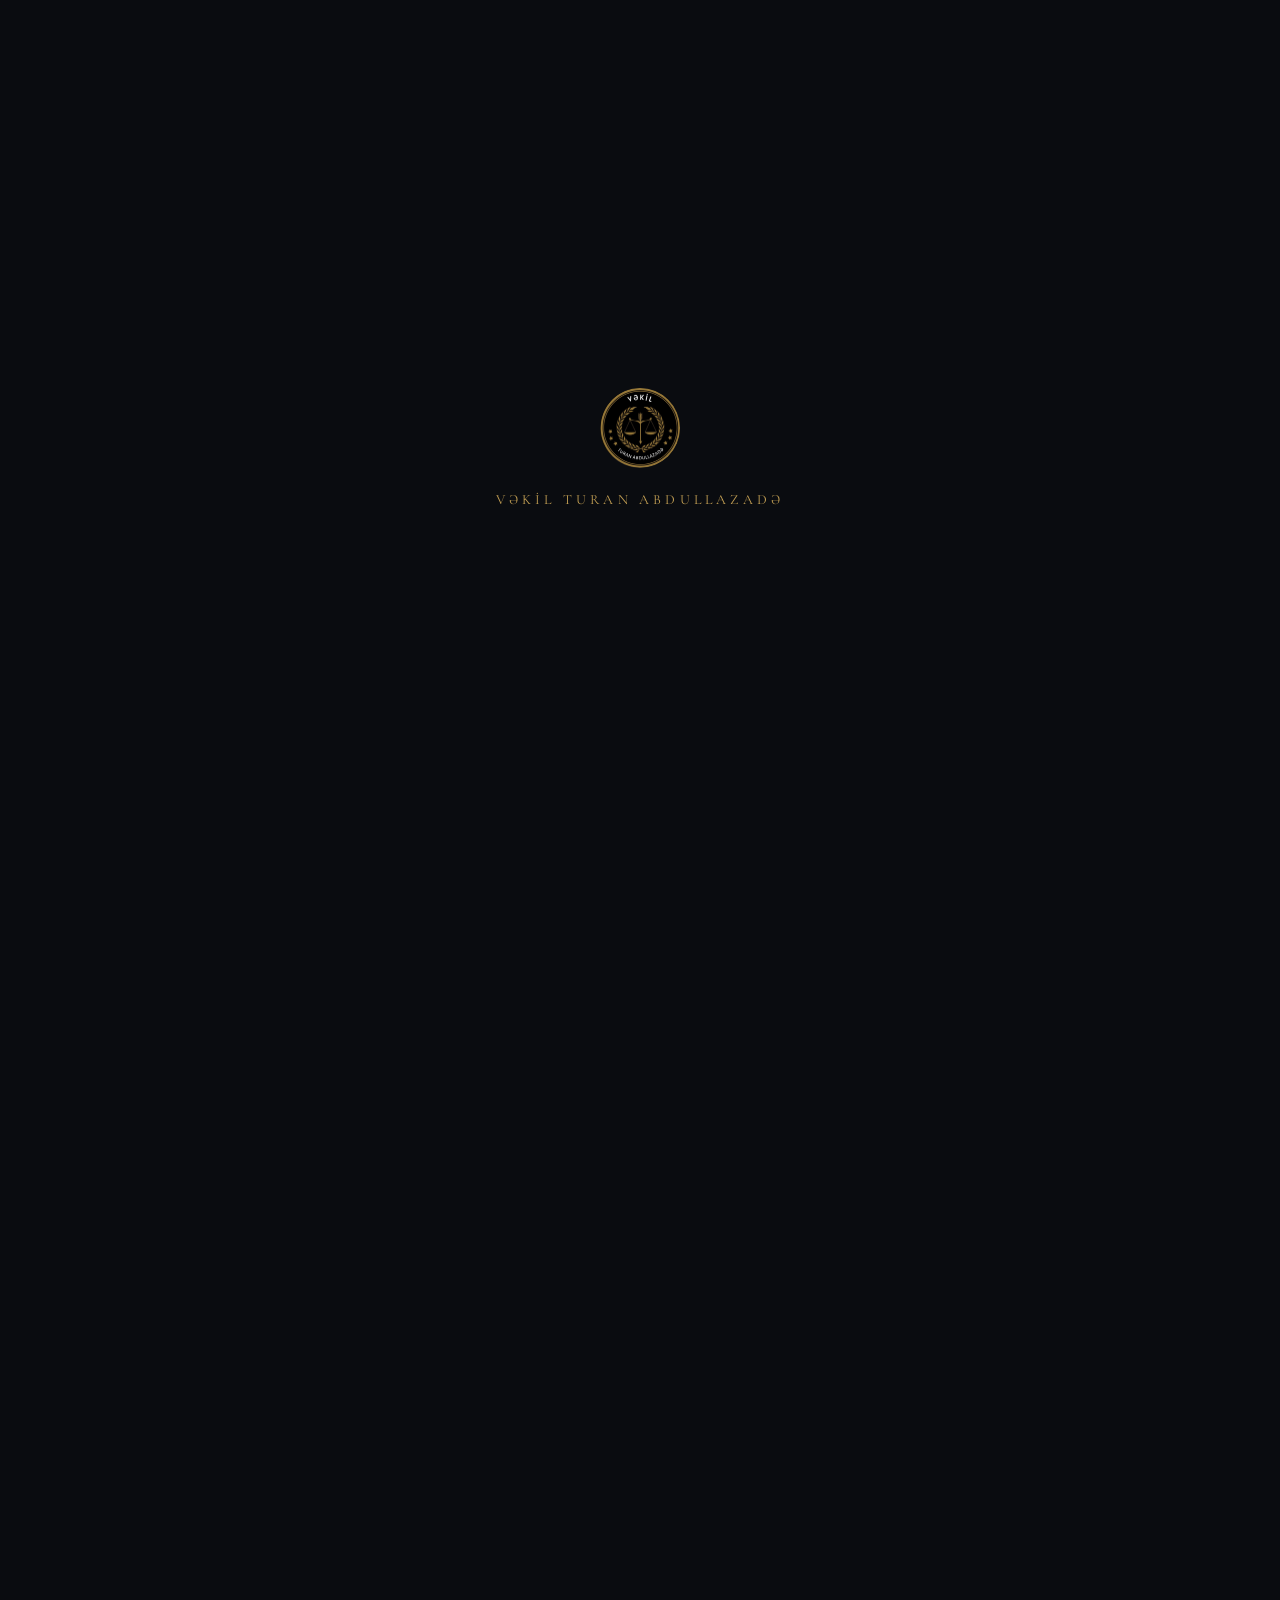
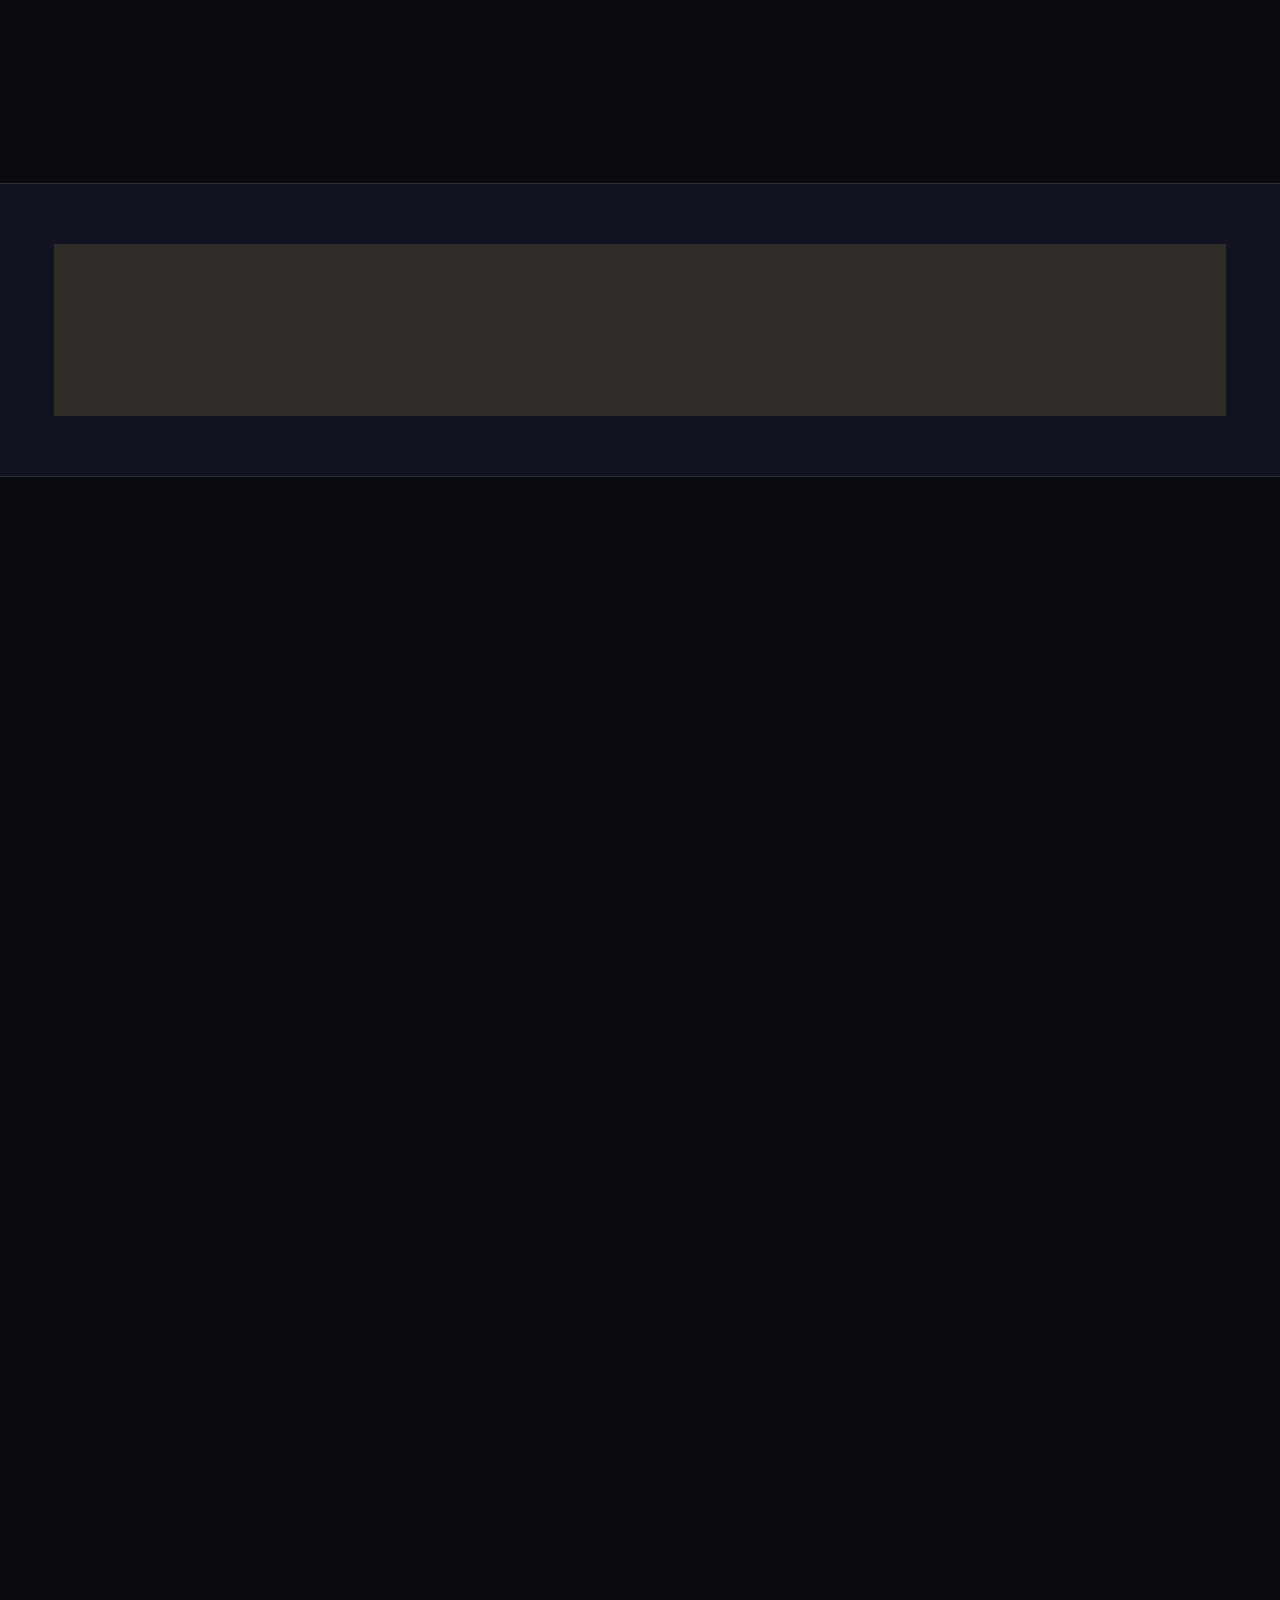
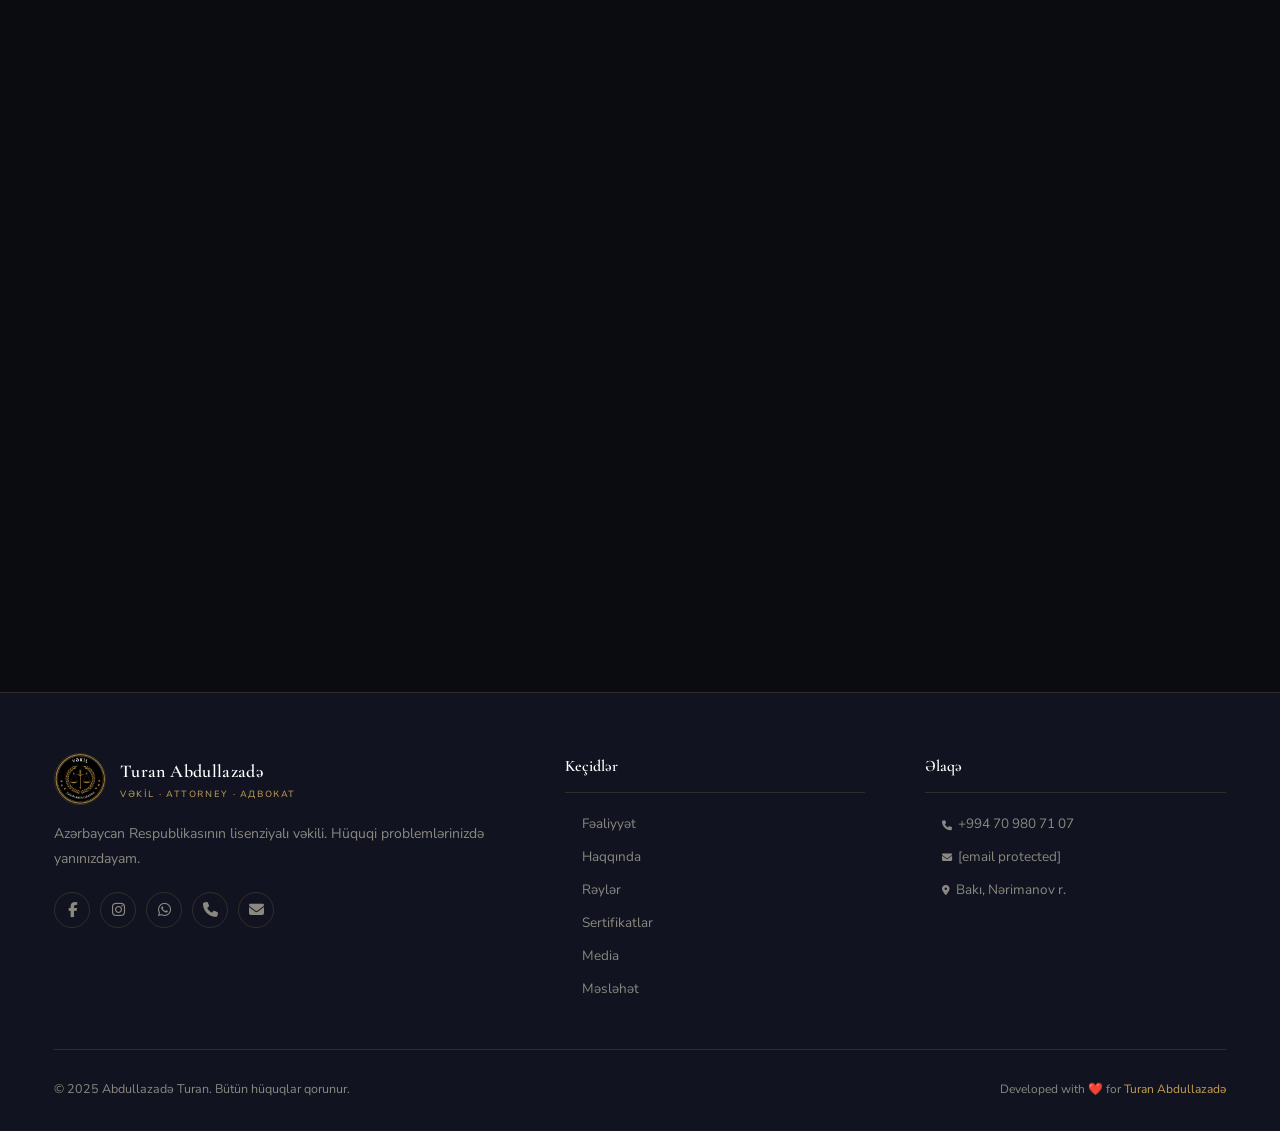
==== commit 750749f8: "Add files via upload" ====
--- a/index.html
+++ b/index.html
@@ -7,7 +7,7 @@
 
   <!-- ═══ PRIMARY META ═══ -->
   <title>Abdullazadə Turan — Vəkil | Bakı</title>
-  <meta name="description" content="Bakıda peşəkar vəkil xidmətləri. Ailə, cinayət, əmlak və inzibati hüquq sahələrində 7 illik təcrübə. +994 70 980 78 07" />
+  <meta name="description" content="Bakıda peşəkar vəkil xidmətləri. Ailə, cinayət, əmlak və inzibati hüquq sahələrində 7 illik təcrübə. +994 70 980 71 07" />
   <meta name="keywords" content="vəkil, bakı, hüquqşünas, ailə hüququ, cinayət hüququ, əmlak hüququ, Turan Abdullazadə, адвокат баку, lawyer baku" />
   <meta name="author" content="Abdullazadə Turan" />
   <meta name="robots" content="index, follow" />
@@ -58,7 +58,7 @@
     "url": "https://vekilturan.az",
     "logo": "https://vekilturan.az/images/logo.png",
     "image": "https://vekilturan.az/images/og-image.jpg",
-    "telephone": "+994709807807",
+    "telephone": "+994709807107",
     "email": "turanabdullazada@gmail.com",
     "foundingDate": "2018",
     "areaServed": {
@@ -108,7 +108,7 @@
       "name": "Abdullazadə Turan Elşad oğlu",
       "jobTitle": "Vəkil",
       "image": "https://vekilturan.az/images/turan-photo.jpg",
-      "telephone": "+994709807807",
+      "telephone": "+994709807107",
       "email": "turanabdullazada@gmail.com",
       "knowsLanguage": ["az", "ru", "en", "tr"],
       "alumniOf": {
@@ -168,7 +168,7 @@
         <a href="https://www.instagram.com/vekil.turan.abdullazadeh/" target="_blank" rel="noopener" title="Instagram">
           <i class="fab fa-instagram"></i>
         </a>
-        <a href="https://wa.me/994709807807" target="_blank" rel="noopener" title="WhatsApp">
+        <a href="https://wa.me/994709807107" target="_blank" rel="noopener" title="WhatsApp">
           <i class="fab fa-whatsapp"></i>
         </a>
       </div>
@@ -207,7 +207,7 @@
   <div class="mobile-social">
     <a href="https://www.facebook.com/vekilturanabdullazade" target="_blank"><i class="fab fa-facebook-f"></i></a>
     <a href="https://www.instagram.com/vekil.turan.abdullazadeh/" target="_blank"><i class="fab fa-instagram"></i></a>
-    <a href="https://wa.me/994709807807" target="_blank"><i class="fab fa-whatsapp"></i></a>
+    <a href="https://wa.me/994709807107" target="_blank"><i class="fab fa-whatsapp"></i></a>
   </div>
 </div>
 
@@ -246,7 +246,7 @@
           <i class="fas fa-balance-scale"></i>
           <span data-i18n="hero_cta">Məsləhət al</span>
         </a>
-        <a href="https://wa.me/994709807807" target="_blank" class="btn btn-ghost">
+        <a href="https://wa.me/994709807107" target="_blank" class="btn btn-ghost">
           <i class="fab fa-whatsapp"></i>
           <span data-i18n="hero_whatsapp">WhatsApp</span>
         </a>
@@ -390,7 +390,7 @@
       </div>
       <div class="about-content reveal reveal-delay-1">
         <div class="section-label" data-i18n="about_label">Haqqımda</div>
-        <h2 class="section-title" data-i18n="about_title">Hüquq — mənim<br>peyşəm və missiyam</h2>
+        <h2 class="section-title" data-i18n="about_title">Hüquq — mənim<br>peşəm və missiyam</h2>
         <div class="gold-line"></div>
 
         <p class="about-text" data-i18n="about_text1">
@@ -742,7 +742,7 @@
           <div>
             <div class="contact-item-label" data-i18n="contact_phone_label">Telefon</div>
             <div class="contact-item-value">
-              <a href="tel:+994709807807" style="color:inherit;">+994 70 980 78 07</a>
+              <a href="tel:+994709807107" style="color:inherit;">+994 70 980 71 07</a>
             </div>
           </div>
         </div>
@@ -751,7 +751,7 @@
           <div>
             <div class="contact-item-label" data-i18n="contact_email_label">E-poçt</div>
             <div class="contact-item-value">
-              <a href="/cdn-cgi/l/email-protection#22565750434c434046574e4e435843464362454f434b4e0c414d4f" style="color:inherit;"><span class="__cf_email__" data-cfemail="c8bcbdbaa9a6a9aaacbda4a4a9b2a9aca988afa5a9a1a4e6aba7a5">[email&#160;protected]</span></a>
+              <a href="/cdn-cgi/l/email-protection#72060700131c131016071e1e130813161332151f131b1e5c111d1f" style="color:inherit;"><span class="__cf_email__" data-cfemail="196d6c6b7877787b7d6c75757863787d78597e74787075377a7674">[email&#160;protected]</span></a>
             </div>
           </div>
         </div>
@@ -794,7 +794,7 @@
           ></iframe>
         </div>
         <div style="margin-top:20px; display:flex; gap:12px; flex-wrap:wrap;">
-          <a href="https://wa.me/994709807807" target="_blank" class="btn btn-primary">
+          <a href="https://wa.me/994709807107" target="_blank" class="btn btn-primary">
             <i class="fab fa-whatsapp"></i> WhatsApp
           </a>
           <a href="https://www.facebook.com/vekilturanabdullazade" target="_blank" class="btn btn-ghost">
@@ -829,9 +829,9 @@
         <div class="footer-social">
           <a href="https://www.facebook.com/vekilturanabdullazade" target="_blank"><i class="fab fa-facebook-f"></i></a>
           <a href="https://www.instagram.com/vekil.turan.abdullazadeh/" target="_blank"><i class="fab fa-instagram"></i></a>
-          <a href="https://wa.me/994709807807" target="_blank"><i class="fab fa-whatsapp"></i></a>
-          <a href="tel:+994709807807"><i class="fas fa-phone"></i></a>
-          <a href="/cdn-cgi/l/email-protection#02767770636c636066776e6e637863666342656f636b6e2c616d6f"><i class="fas fa-envelope"></i></a>
+          <a href="https://wa.me/994709807107" target="_blank"><i class="fab fa-whatsapp"></i></a>
+          <a href="tel:+994709807107"><i class="fas fa-phone"></i></a>
+          <a href="/cdn-cgi/l/email-protection#d8acadaab9b6b9babcadb4b4b9a2b9bcb998bfb5b9b1b4f6bbb7b5"><i class="fas fa-envelope"></i></a>
         </div>
       </div>
 
@@ -850,8 +850,8 @@
       <div>
         <div class="footer-col-title" data-i18n="footer_contact_label">Əlaqə</div>
         <div class="footer-links">
-          <a href="tel:+994709807807"><i class="fas fa-phone fa-xs"></i> +994 70 980 78 07</a>
-          <a href="/cdn-cgi/l/email-protection#e0949592818e818284958c8c819a818481a0878d81898cce838f8d"><i class="fas fa-envelope fa-xs"></i> <span class="__cf_email__" data-cfemail="760203041718171412031a1a170c17121736111b171f1a5815191b">[email&#160;protected]</span></a>
+          <a href="tel:+994709807107"><i class="fas fa-phone fa-xs"></i> +994 70 980 71 07</a>
+          <a href="/cdn-cgi/l/email-protection#20545552414e414244554c4c415a41444160474d41494c0e434f4d"><i class="fas fa-envelope fa-xs"></i> <span class="__cf_email__" data-cfemail="94e0e1e6f5faf5f6f0e1f8f8f5eef5f0f5d4f3f9f5fdf8baf7fbf9">[email&#160;protected]</span></a>
           <a href="#contact"><i class="fas fa-map-marker-alt fa-xs"></i> Bakı, Nərimanov r.</a>
         </div>
       </div>
@@ -865,10 +865,4 @@
 </footer>
 
 <!-- WHATSAPP FLOAT -->
-<a href="https://wa.me/994709807807" target="_blank" rel="noopener" class="whatsapp-float" aria-label="WhatsApp">
-  <i class="fab fa-whatsapp"></i>
-</a>
-
-<script src="scripts.js"></script>
-</body>
-</html>+<a href="https://wa.me/994709807107" target="_blank" rel=
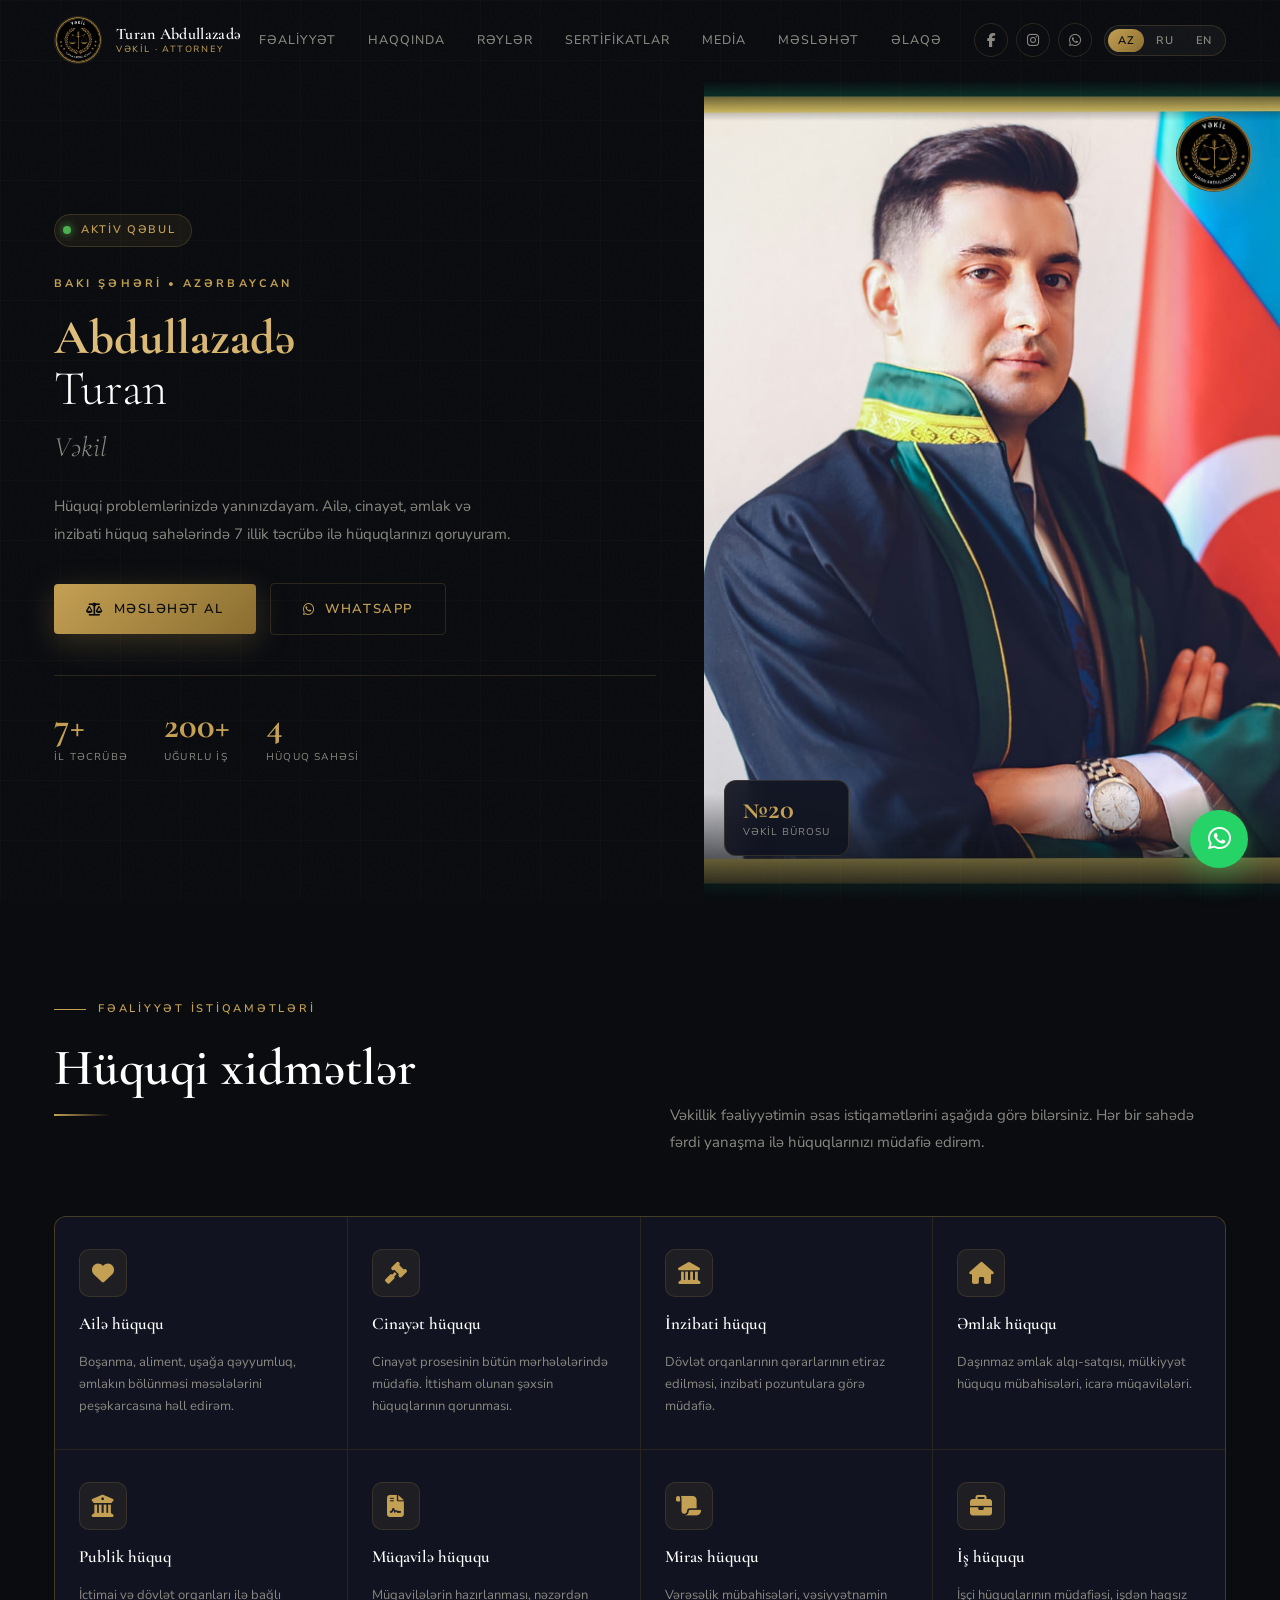
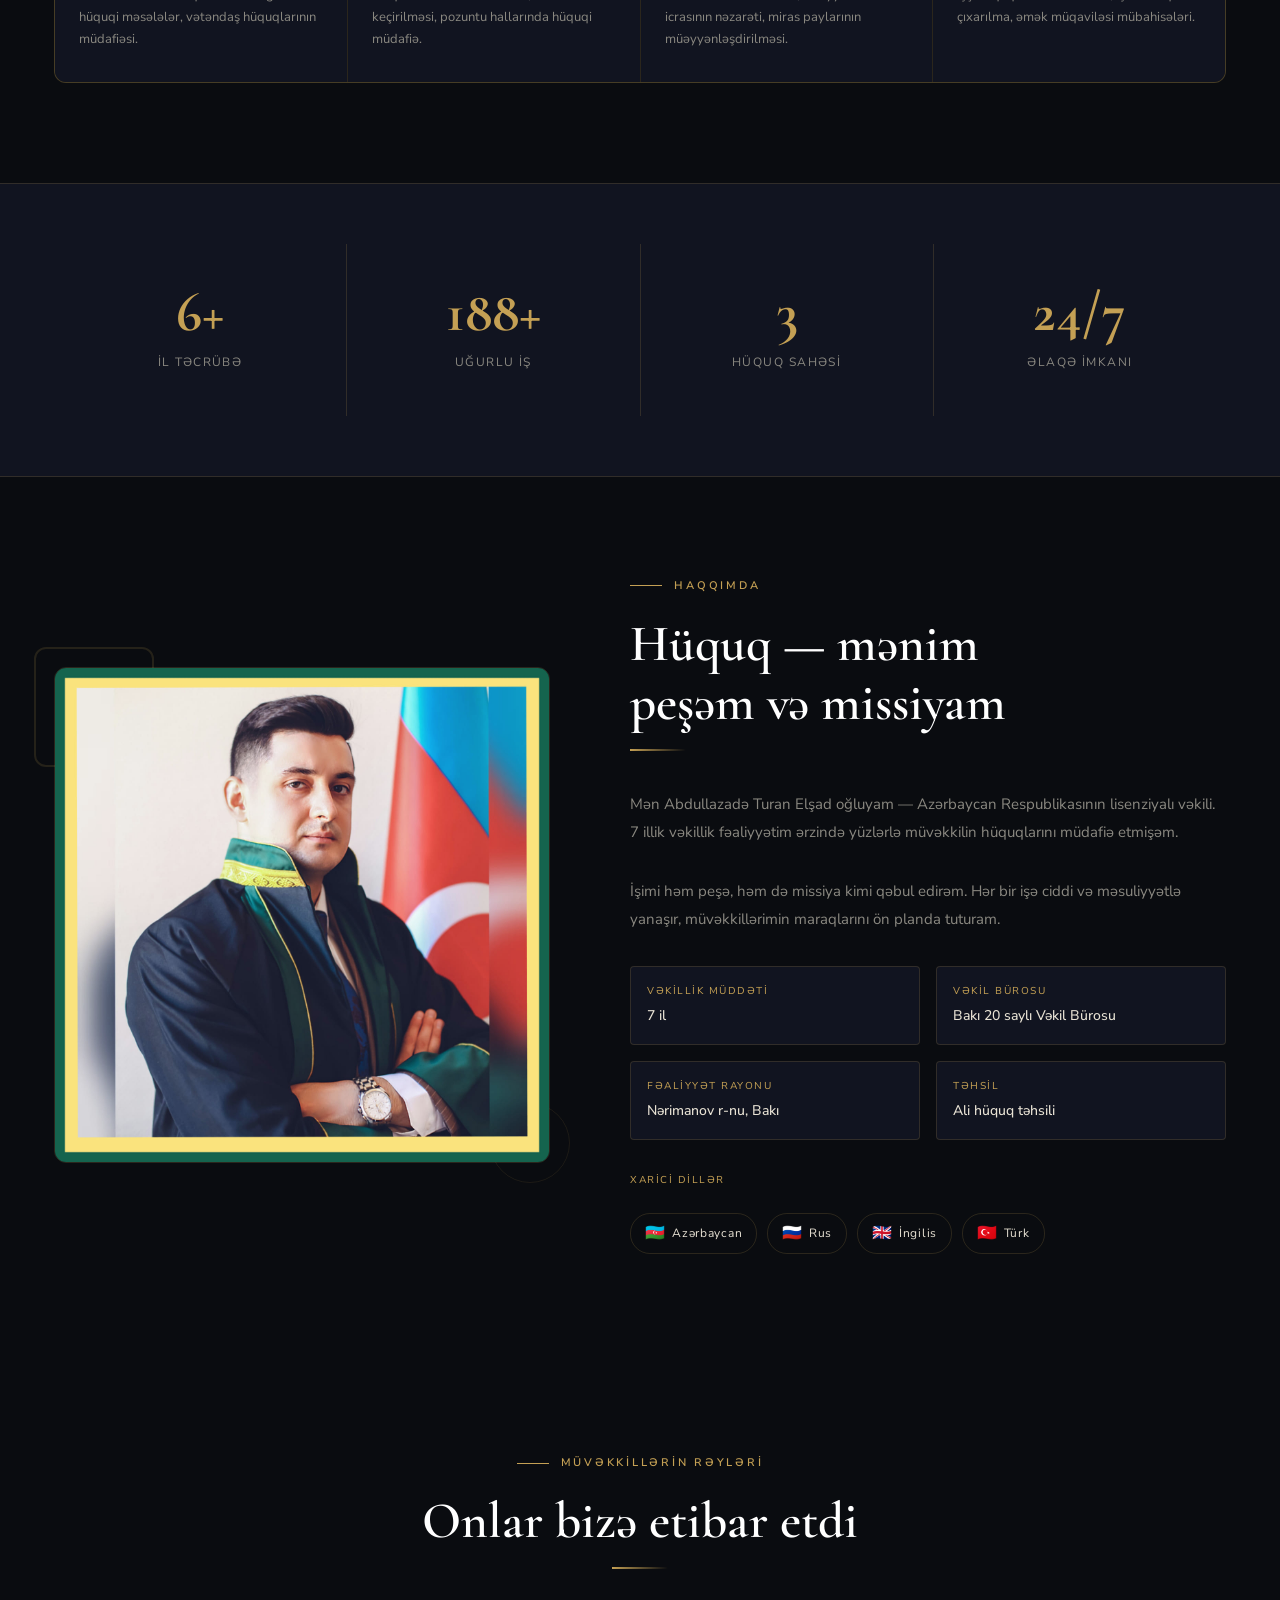
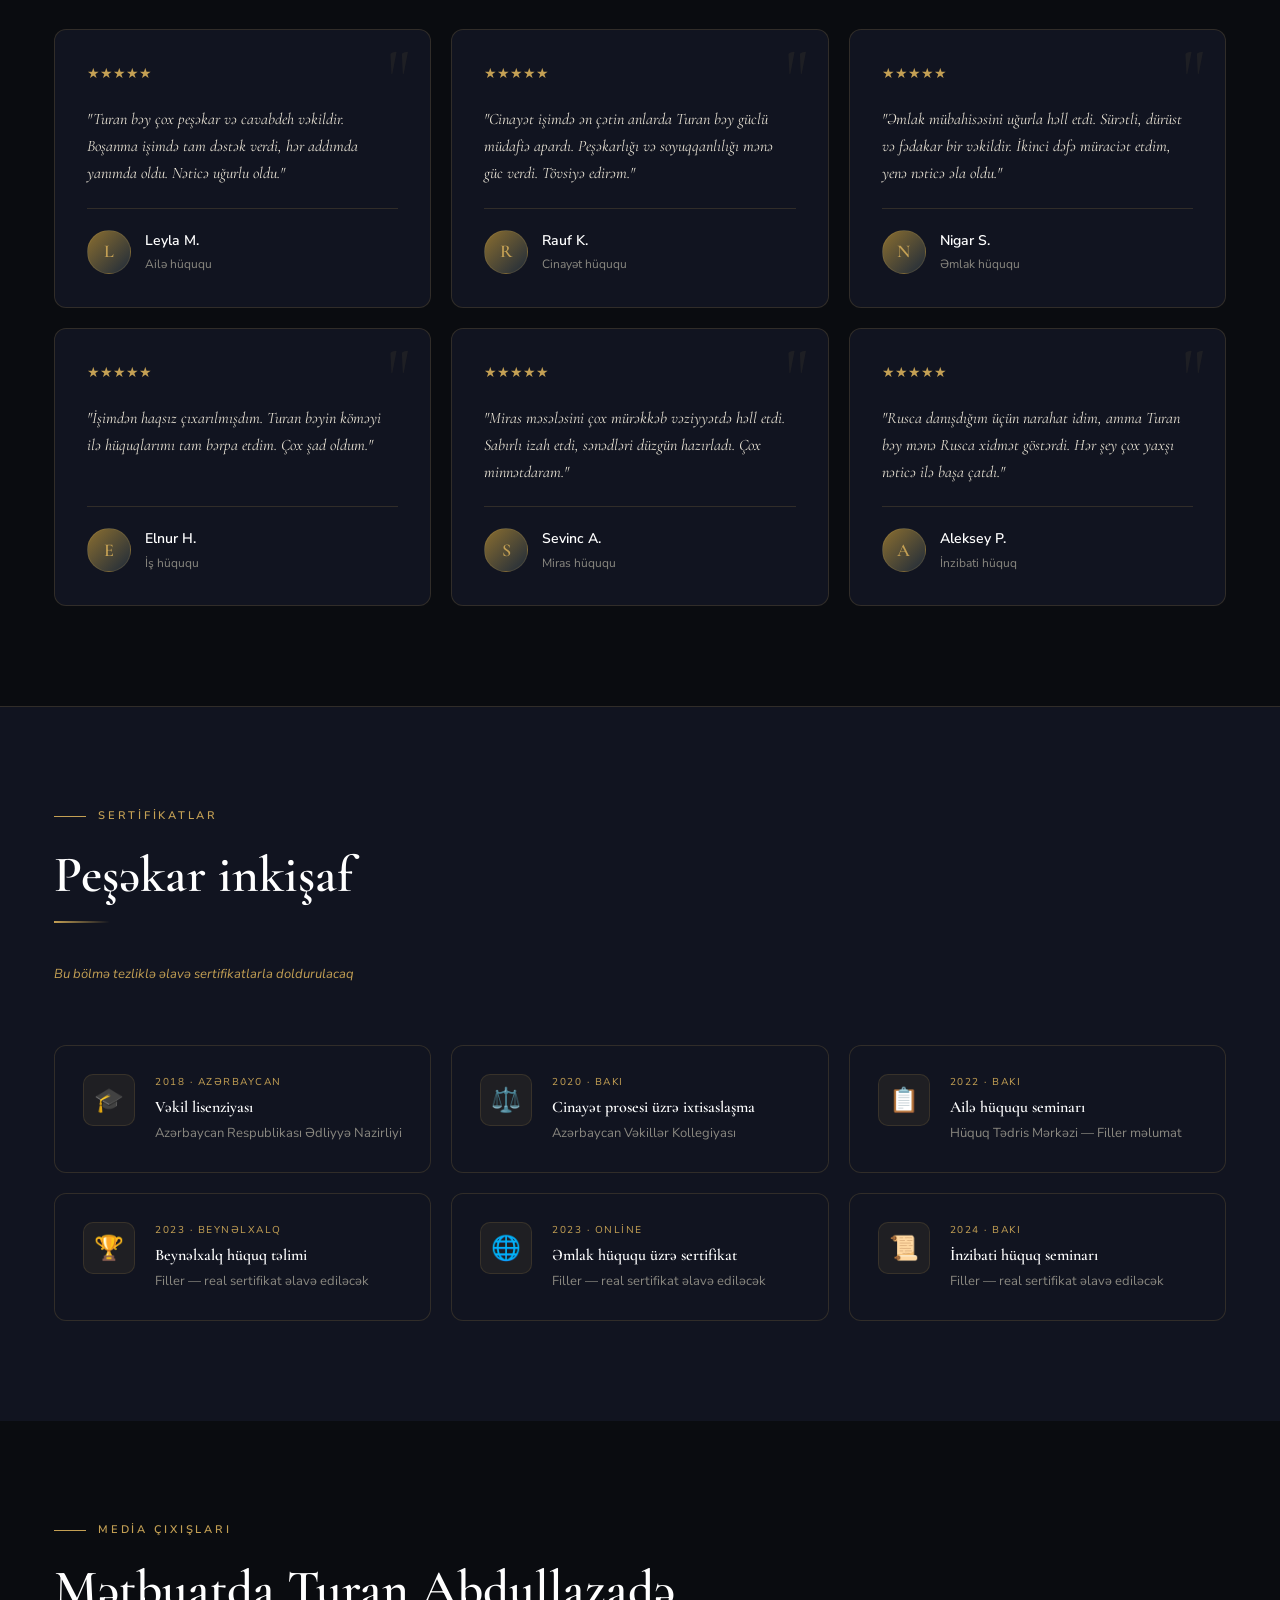
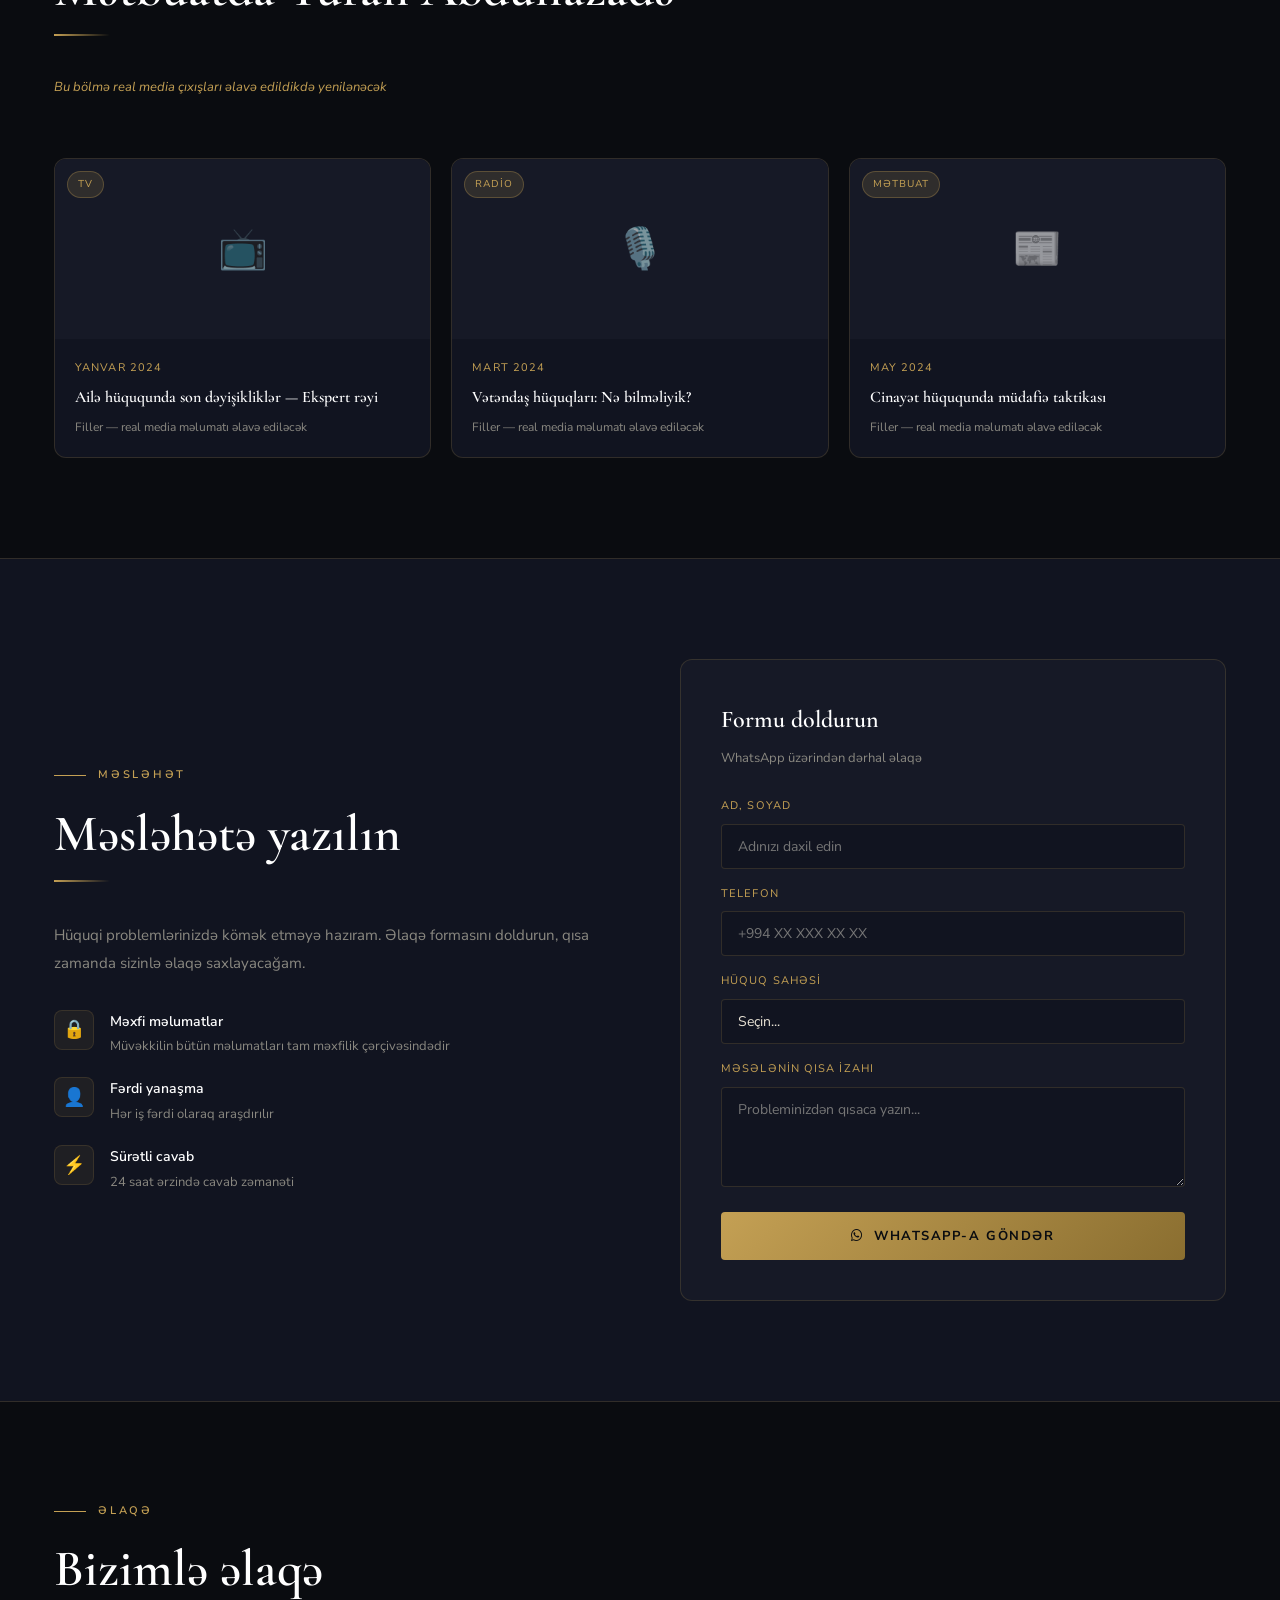
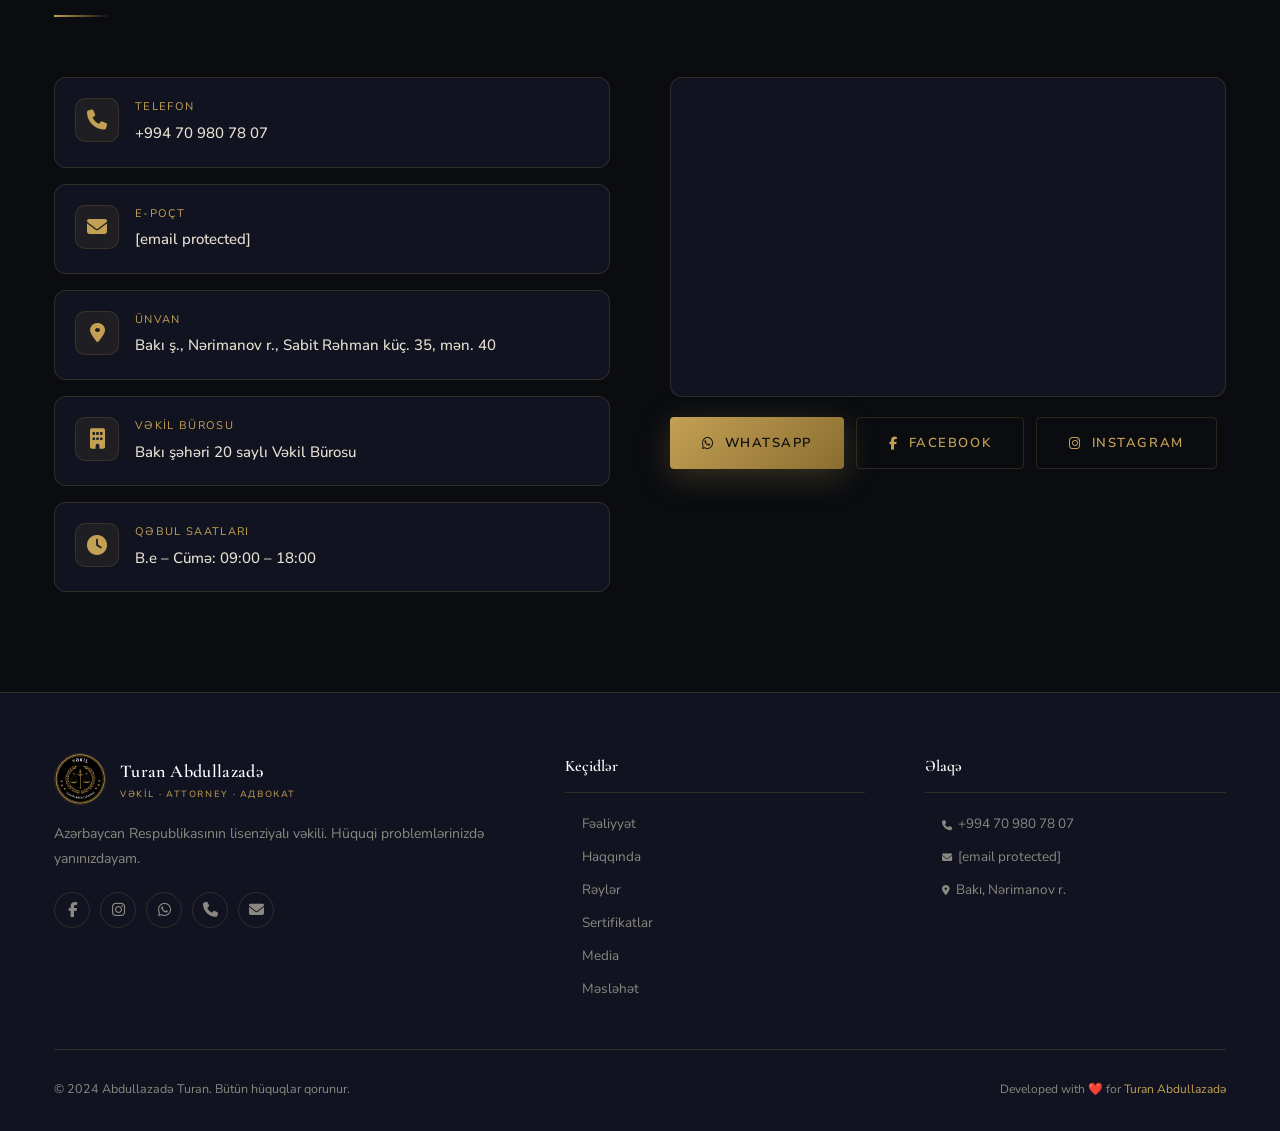
==== commit d7dec719: "Add files via upload" ====
--- a/index.html
+++ b/index.html
@@ -7,7 +7,7 @@
 
   <!-- ═══ PRIMARY META ═══ -->
   <title>Abdullazadə Turan — Vəkil | Bakı</title>
-  <meta name="description" content="Bakıda peşəkar vəkil xidmətləri. Ailə, cinayət, əmlak və inzibati hüquq sahələrində 7 illik təcrübə. +994 70 980 71 07" />
+  <meta name="description" content="Bakıda peşəkar vəkil xidmətləri. Ailə, cinayət, əmlak və inzibati hüquq sahələrində 7 illik təcrübə. +994 70 980 78 07" />
   <meta name="keywords" content="vəkil, bakı, hüquqşünas, ailə hüququ, cinayət hüququ, əmlak hüququ, Turan Abdullazadə, адвокат баку, lawyer baku" />
   <meta name="author" content="Abdullazadə Turan" />
   <meta name="robots" content="index, follow" />
@@ -58,7 +58,7 @@
     "url": "https://vekilturan.az",
     "logo": "https://vekilturan.az/images/logo.png",
     "image": "https://vekilturan.az/images/og-image.jpg",
-    "telephone": "+994709807107",
+    "telephone": "+994709807807",
     "email": "turanabdullazada@gmail.com",
     "foundingDate": "2018",
     "areaServed": {
@@ -108,7 +108,7 @@
       "name": "Abdullazadə Turan Elşad oğlu",
       "jobTitle": "Vəkil",
       "image": "https://vekilturan.az/images/turan-photo.jpg",
-      "telephone": "+994709807107",
+      "telephone": "+994709807807",
       "email": "turanabdullazada@gmail.com",
       "knowsLanguage": ["az", "ru", "en", "tr"],
       "alumniOf": {
@@ -168,7 +168,7 @@
         <a href="https://www.instagram.com/vekil.turan.abdullazadeh/" target="_blank" rel="noopener" title="Instagram">
           <i class="fab fa-instagram"></i>
         </a>
-        <a href="https://wa.me/994709807107" target="_blank" rel="noopener" title="WhatsApp">
+        <a href="https://wa.me/994709807807" target="_blank" rel="noopener" title="WhatsApp">
           <i class="fab fa-whatsapp"></i>
         </a>
       </div>
@@ -207,7 +207,7 @@
   <div class="mobile-social">
     <a href="https://www.facebook.com/vekilturanabdullazade" target="_blank"><i class="fab fa-facebook-f"></i></a>
     <a href="https://www.instagram.com/vekil.turan.abdullazadeh/" target="_blank"><i class="fab fa-instagram"></i></a>
-    <a href="https://wa.me/994709807107" target="_blank"><i class="fab fa-whatsapp"></i></a>
+    <a href="https://wa.me/994709807807" target="_blank"><i class="fab fa-whatsapp"></i></a>
   </div>
 </div>
 
@@ -246,7 +246,7 @@
           <i class="fas fa-balance-scale"></i>
           <span data-i18n="hero_cta">Məsləhət al</span>
         </a>
-        <a href="https://wa.me/994709807107" target="_blank" class="btn btn-ghost">
+        <a href="https://wa.me/994709807807" target="_blank" class="btn btn-ghost">
           <i class="fab fa-whatsapp"></i>
           <span data-i18n="hero_whatsapp">WhatsApp</span>
         </a>
@@ -742,7 +742,7 @@
           <div>
             <div class="contact-item-label" data-i18n="contact_phone_label">Telefon</div>
             <div class="contact-item-value">
-              <a href="tel:+994709807107" style="color:inherit;">+994 70 980 71 07</a>
+              <a href="tel:+994709807807" style="color:inherit;">+994 70 980 78 07</a>
             </div>
           </div>
         </div>
@@ -794,7 +794,7 @@
           ></iframe>
         </div>
         <div style="margin-top:20px; display:flex; gap:12px; flex-wrap:wrap;">
-          <a href="https://wa.me/994709807107" target="_blank" class="btn btn-primary">
+          <a href="https://wa.me/994709807807" target="_blank" class="btn btn-primary">
             <i class="fab fa-whatsapp"></i> WhatsApp
           </a>
           <a href="https://www.facebook.com/vekilturanabdullazade" target="_blank" class="btn btn-ghost">
@@ -829,8 +829,8 @@
         <div class="footer-social">
           <a href="https://www.facebook.com/vekilturanabdullazade" target="_blank"><i class="fab fa-facebook-f"></i></a>
           <a href="https://www.instagram.com/vekil.turan.abdullazadeh/" target="_blank"><i class="fab fa-instagram"></i></a>
-          <a href="https://wa.me/994709807107" target="_blank"><i class="fab fa-whatsapp"></i></a>
-          <a href="tel:+994709807107"><i class="fas fa-phone"></i></a>
+          <a href="https://wa.me/994709807807" target="_blank"><i class="fab fa-whatsapp"></i></a>
+          <a href="tel:+994709807807"><i class="fas fa-phone"></i></a>
           <a href="/cdn-cgi/l/email-protection#d8acadaab9b6b9babcadb4b4b9a2b9bcb998bfb5b9b1b4f6bbb7b5"><i class="fas fa-envelope"></i></a>
         </div>
       </div>
@@ -850,7 +850,7 @@
       <div>
         <div class="footer-col-title" data-i18n="footer_contact_label">Əlaqə</div>
         <div class="footer-links">
-          <a href="tel:+994709807107"><i class="fas fa-phone fa-xs"></i> +994 70 980 71 07</a>
+          <a href="tel:+994709807807"><i class="fas fa-phone fa-xs"></i> +994 70 980 78 07</a>
           <a href="/cdn-cgi/l/email-protection#20545552414e414244554c4c415a41444160474d41494c0e434f4d"><i class="fas fa-envelope fa-xs"></i> <span class="__cf_email__" data-cfemail="94e0e1e6f5faf5f6f0e1f8f8f5eef5f0f5d4f3f9f5fdf8baf7fbf9">[email&#160;protected]</span></a>
           <a href="#contact"><i class="fas fa-map-marker-alt fa-xs"></i> Bakı, Nərimanov r.</a>
         </div>
@@ -865,4 +865,10 @@
 </footer>
 
 <!-- WHATSAPP FLOAT -->
-<a href="https://wa.me/994709807107" target="_blank" rel=+<a href="https://wa.me/994709807807" target="_blank" rel="noopener" class="whatsapp-float" aria-label="WhatsApp">
+  <i class="fab fa-whatsapp"></i>
+</a>
+
+<script src="scripts.js"></script>
+</body>
+</html>
